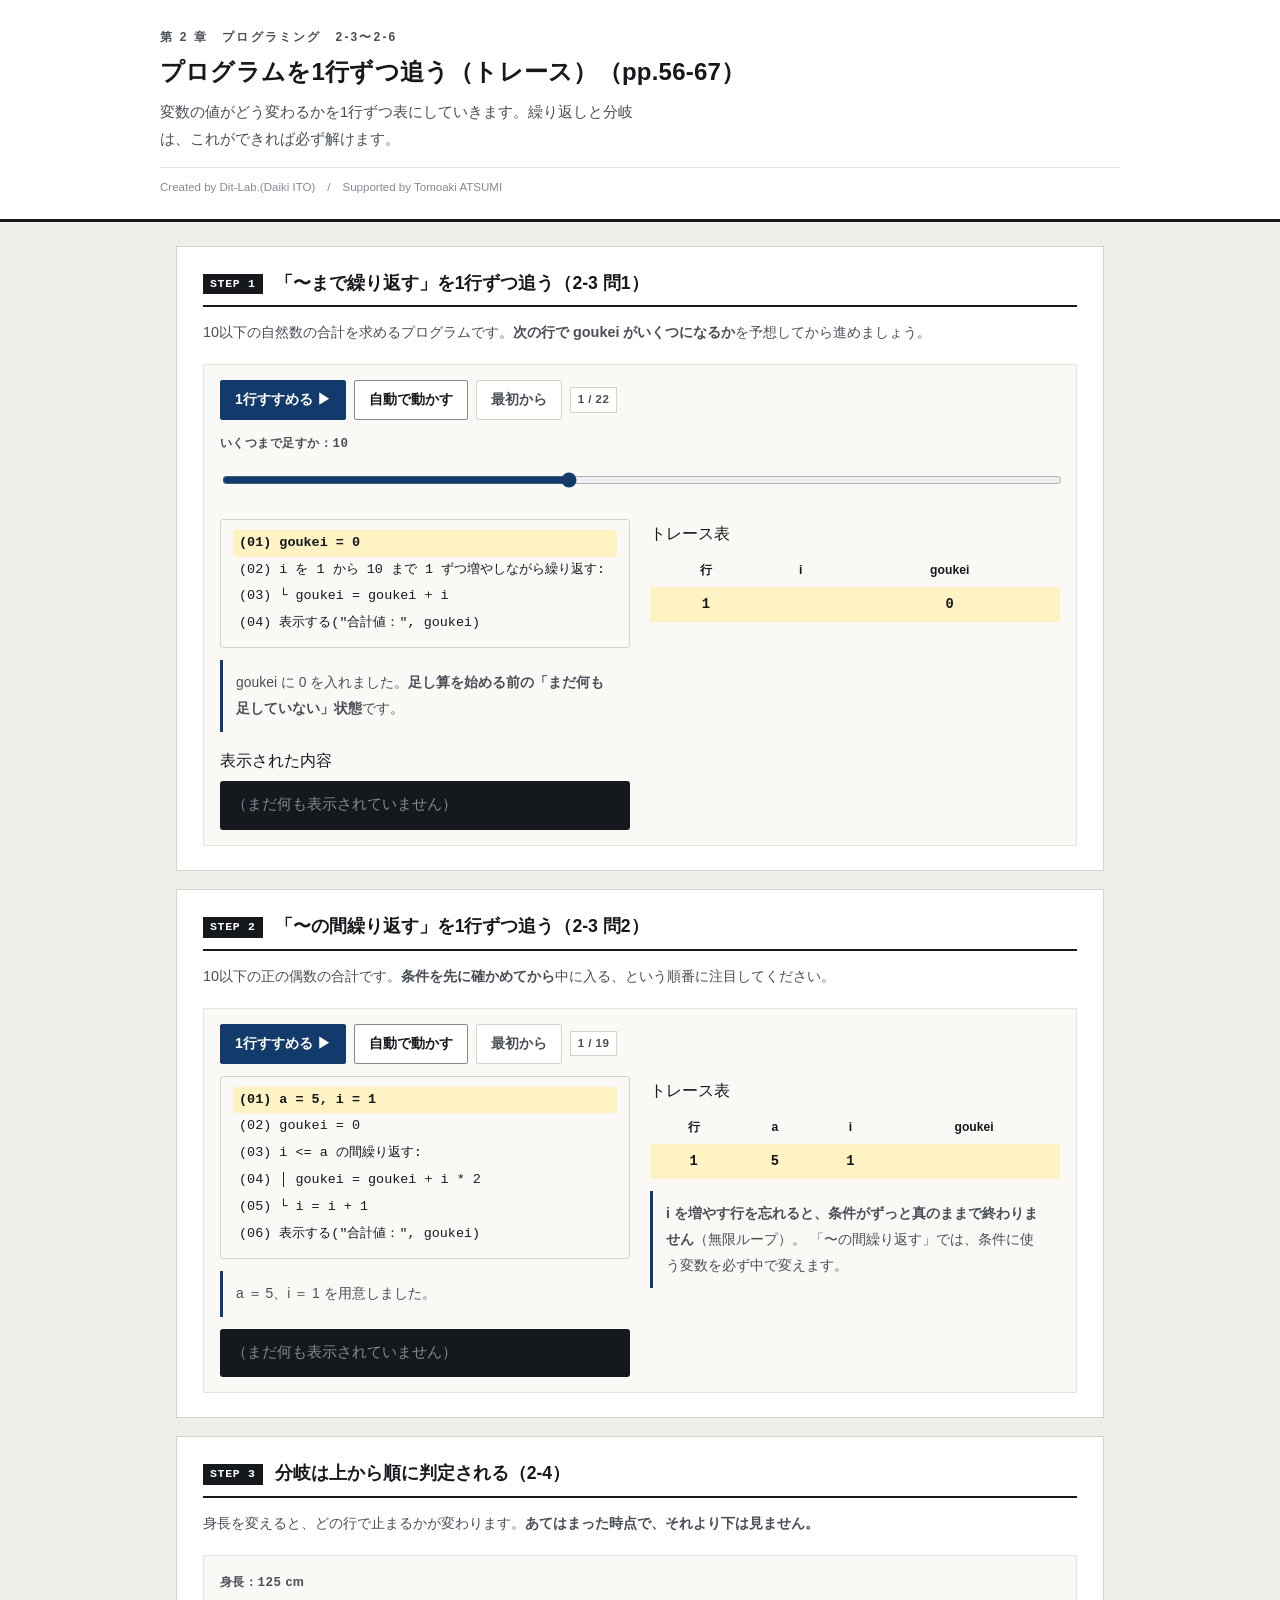
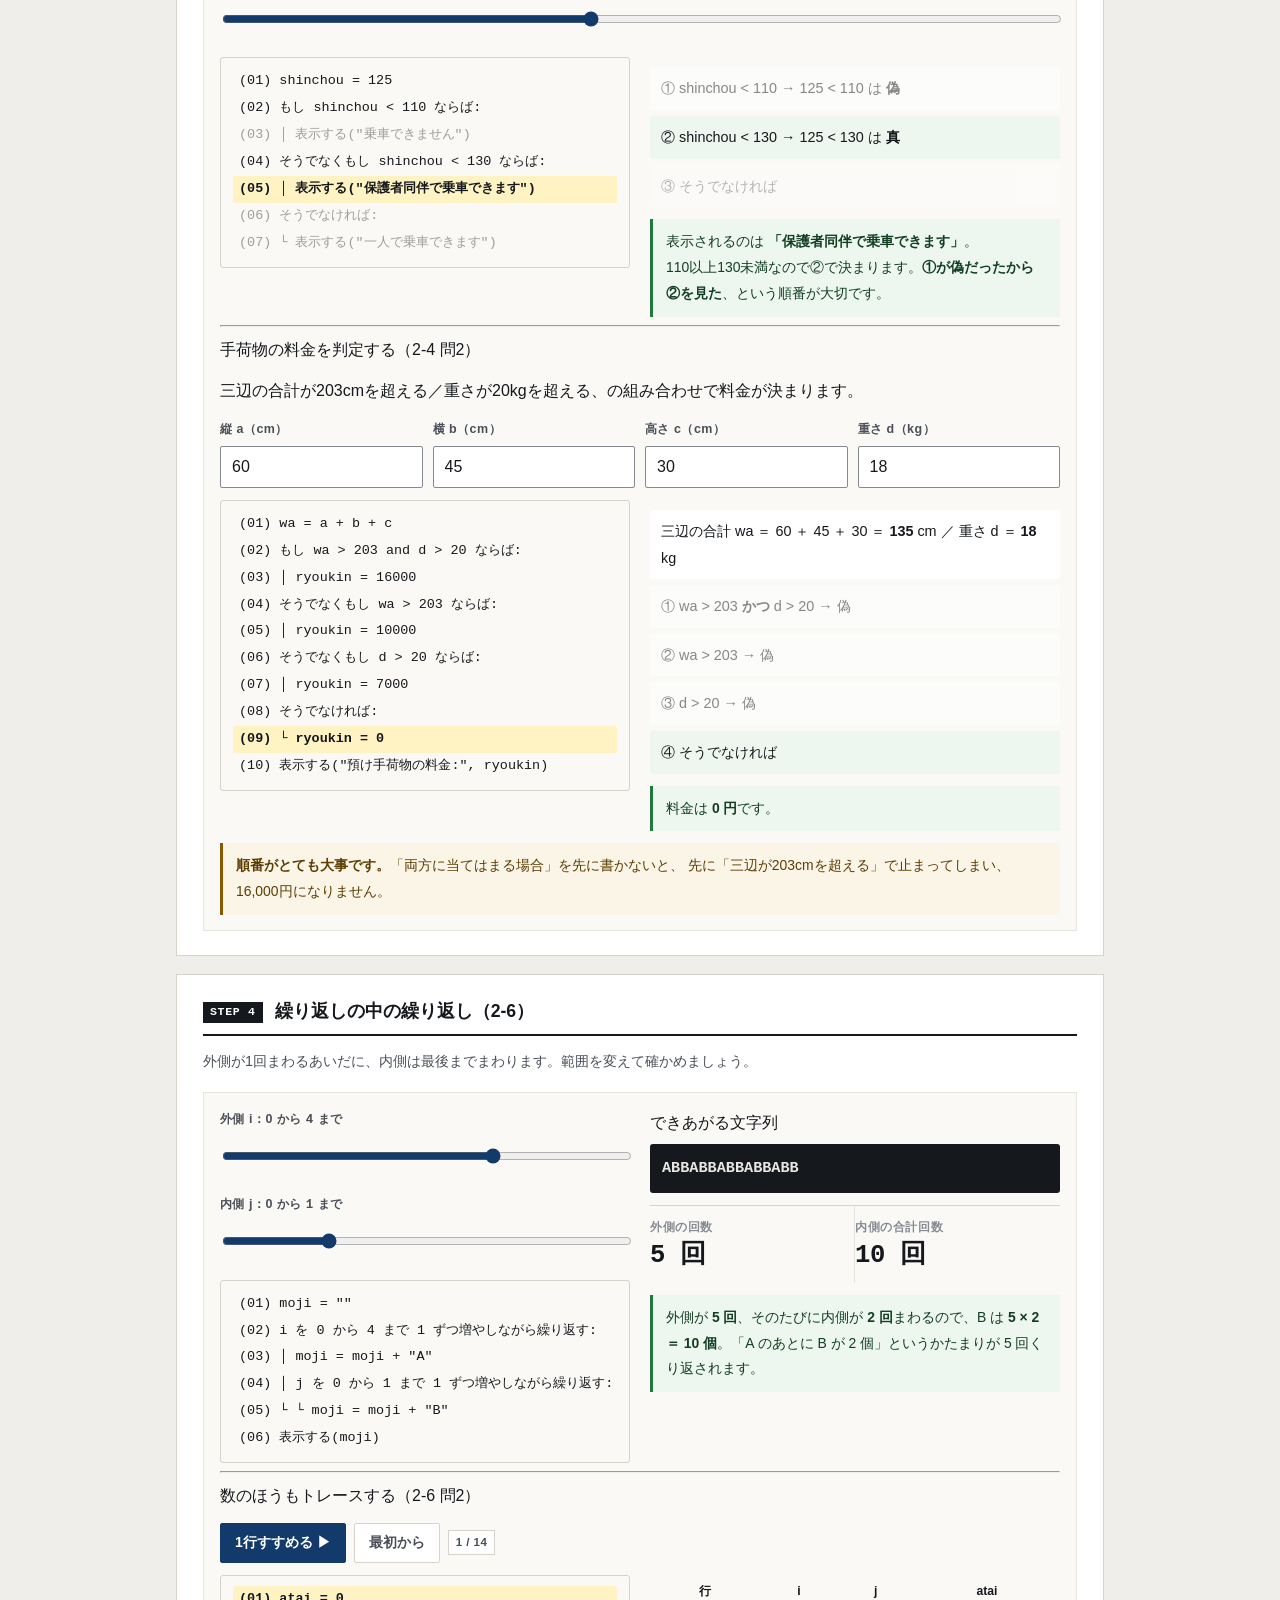
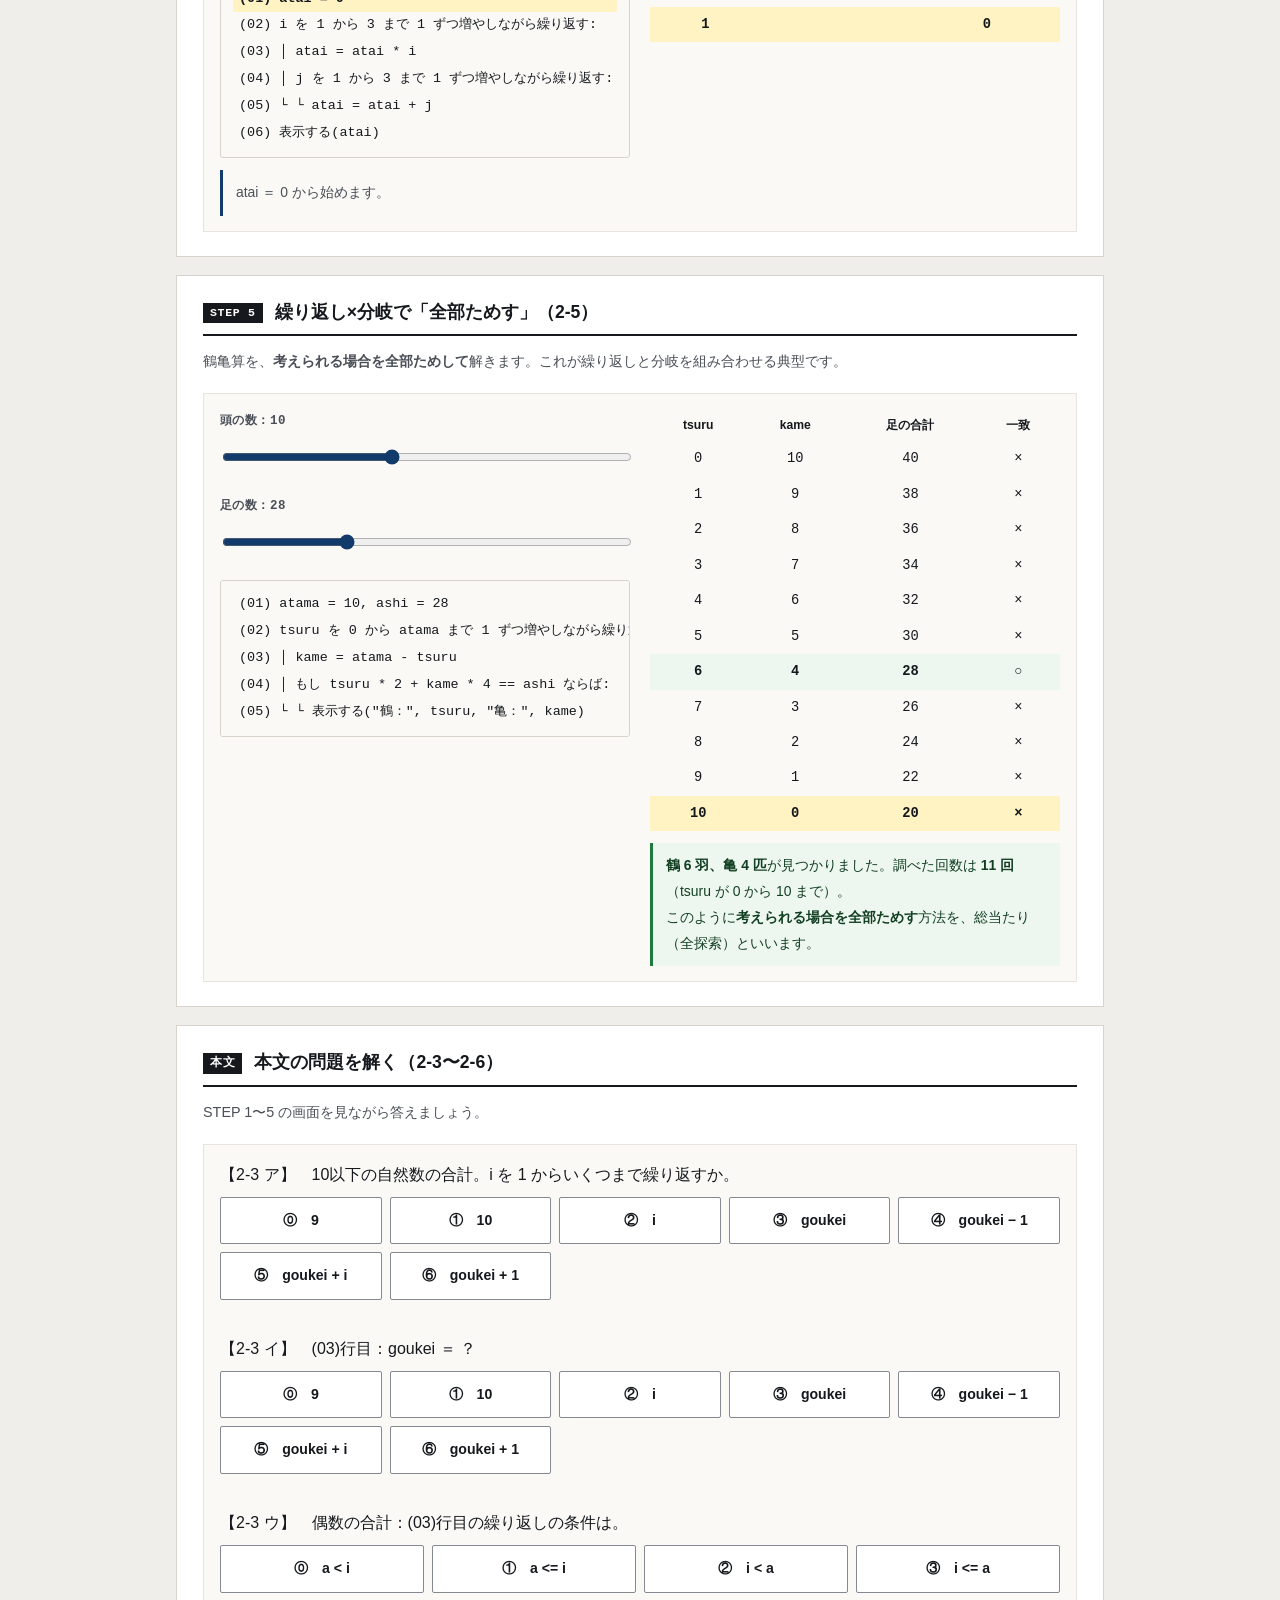
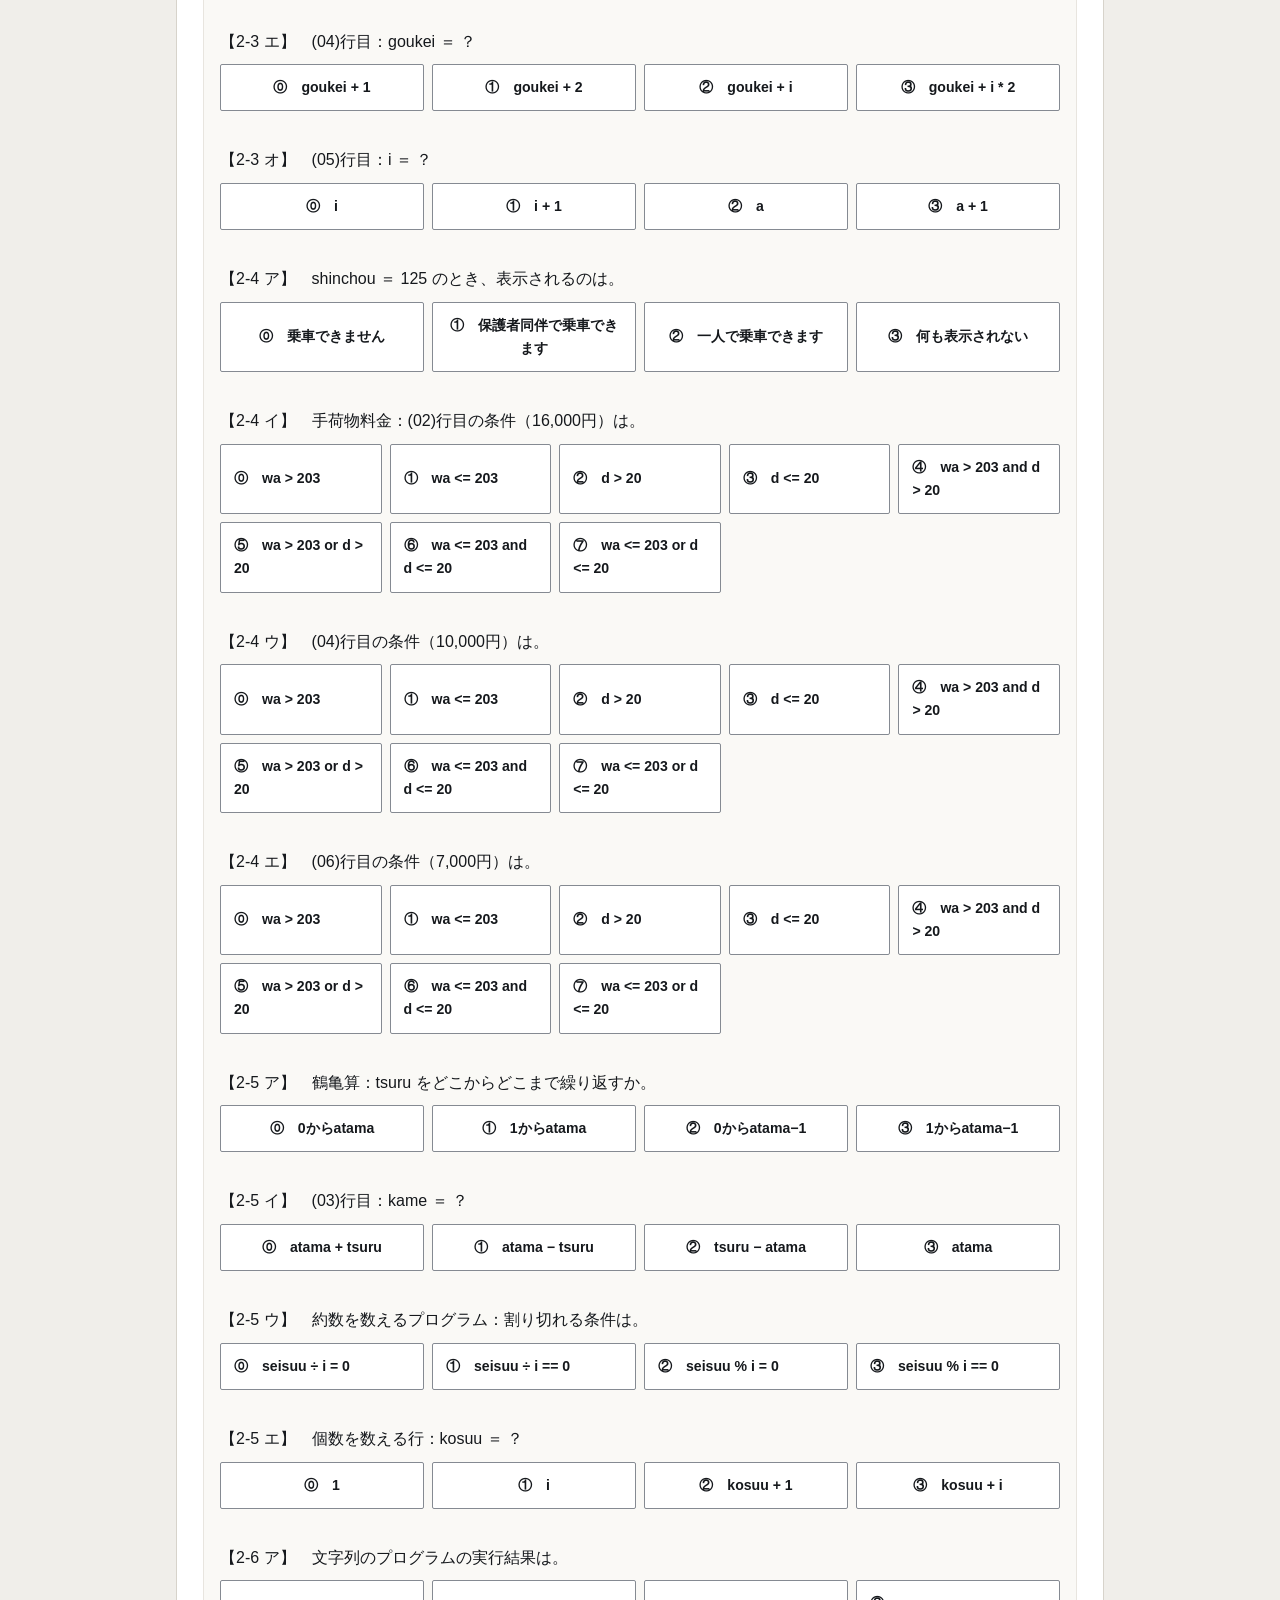
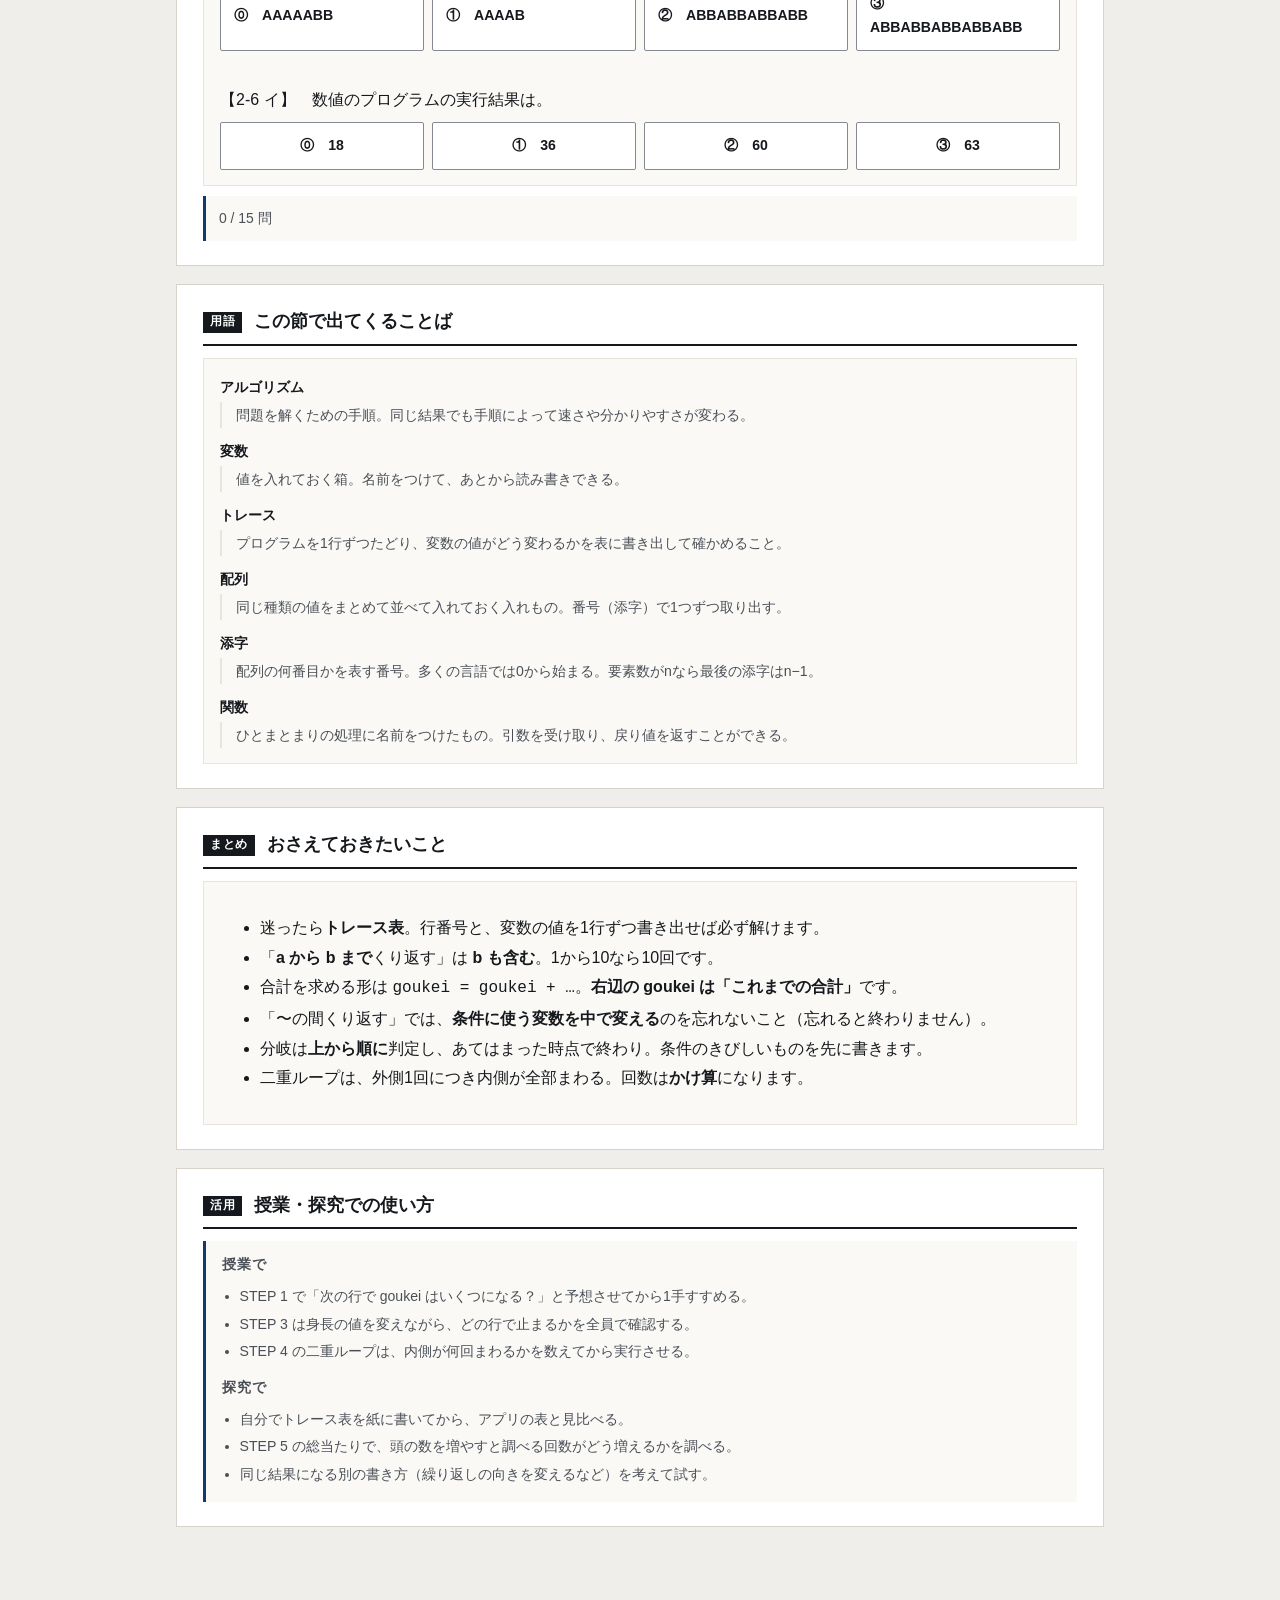
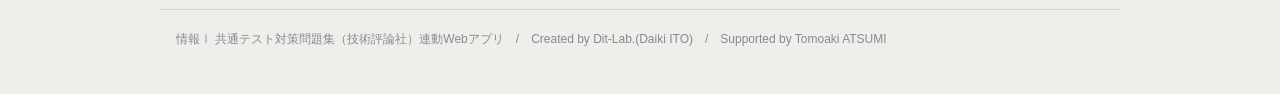
==== index.html @ 2e3b771c "feat: トレース理解用アプリを新規作成（繰り返し・分岐・二重ループ・総当たりを1行ずつ追う、本文2-3〜2-6の問題）" ====
<!DOCTYPE html>
<html lang="ja">
<head>
<meta charset="UTF-8">
<meta name="viewport" content="width=device-width, initial-scale=1.0">
<title>プログラムを1行ずつ追う（トレース）｜情報Ⅰ共通テスト対策問題集</title>
<meta name="description" content="変数の値がどう変わるかを1行ずつ表にしていきます。繰り返しと分岐は、これができれば必ず解けます。">
<link rel="icon" href="data:image/svg+xml,%3Csvg xmlns=%22http://www.w3.org/2000/svg%22 viewBox=%220 0 32 32%22%3E%3Crect width=%2232%22 height=%2232%22 fill=%22%2315181c%22/%3E%3Ctext x=%2216%22 y=%2222%22 font-size=%2218%22 font-family=%22monospace%22 fill=%22%23fff%22 text-anchor=%22middle%22%3E01%3C/text%3E%3C/svg%3E">
<link rel="stylesheet" href="css/style.css?v=239696b1">
<link rel="stylesheet" href="css/app.css?v=a3b78b3d">
</head>
<body>

<header class="app-header">
  <div class="inner">
    <span class="eyebrow">第 2 章　プログラミング　2-3〜2-6</span>
    <h1>プログラムを1行ずつ追う（トレース）（pp.56-67）</h1>
    <p class="lead">変数の値がどう変わるかを1行ずつ表にしていきます。繰り返しと分岐は、これができれば必ず解けます。</p>
    <p class="credit">Created by Dit-Lab.(Daiki ITO)　/　Supported by Tomoaki ATSUMI</p>
  </div>
</header>

<main class="wrap">
  <section class="step" id="step1">
    <h2><span class="no">STEP 1</span>「〜まで繰り返す」を1行ずつ追う（2-3 問1）</h2>
    <p class="desc">10以下の自然数の合計を求めるプログラムです。<strong>次の行で goukei がいくつになるか</strong>を予想してから進めましょう。</p>
    <div class="panel">
      <div class="btn-row" style="flex-wrap:wrap">
        <button class="btn primary" id="aStep">1行すすめる ▶</button>
        <button class="btn" id="aPlay">自動で動かす</button>
        <button class="btn ghost" id="aReset">最初から</button>
        <span class="badge" id="aProg"></span>
      </div>
      <label class="fld" for="aMax" style="margin-top:12px">いくつまで足すか：<span class="mono" id="aMaxV">10</span></label>
      <input type="range" id="aMax" min="3" max="20" step="1" value="10">
      <div class="grid c2" style="margin-top:12px">
        <div>
          <pre class="code" id="aCode"></pre>
          <div class="note" id="aNote" style="margin-top:12px"></div>
          <p class="qhead" style="margin:14px 0 6px">表示された内容</p>
          <div class="outbox" id="aOut"></div>
        </div>
        <div>
          <p class="qhead" style="margin:0 0 6px">トレース表</p>
          <div class="tbl-scroll"><table class="trace" id="aTrace"></table></div>
        </div>
      </div>
    </div>
  </section>

  <section class="step" id="step2">
    <h2><span class="no">STEP 2</span>「〜の間繰り返す」を1行ずつ追う（2-3 問2）</h2>
    <p class="desc">10以下の正の偶数の合計です。<strong>条件を先に確かめてから</strong>中に入る、という順番に注目してください。</p>
    <div class="panel">
      <div class="btn-row" style="flex-wrap:wrap">
        <button class="btn primary" id="wStep">1行すすめる ▶</button>
        <button class="btn" id="wPlay">自動で動かす</button>
        <button class="btn ghost" id="wReset">最初から</button>
        <span class="badge" id="wProg"></span>
      </div>
      <div class="grid c2" style="margin-top:12px">
        <div>
          <pre class="code" id="wCode"></pre>
          <div class="note" id="wNote" style="margin-top:12px"></div>
          <div class="outbox" id="wOut" style="margin-top:12px"></div>
        </div>
        <div>
          <p class="qhead" style="margin:0 0 6px">トレース表</p>
          <div class="tbl-scroll"><table class="trace" id="wTrace"></table></div>
          <div class="note info" style="margin-top:12px">
            <strong>i を増やす行を忘れると、条件がずっと真のままで終わりません</strong>（無限ループ）。
            「〜の間繰り返す」では、条件に使う変数を必ず中で変えます。
          </div>
        </div>
      </div>
    </div>
  </section>

  <section class="step" id="step3">
    <h2><span class="no">STEP 3</span>分岐は上から順に判定される（2-4）</h2>
    <p class="desc">身長を変えると、どの行で止まるかが変わります。<strong>あてはまった時点で、それより下は見ません。</strong></p>
    <div class="panel">
      <label class="fld" for="hIn">身長：<span class="mono" id="hInV">125</span> cm</label>
      <input type="range" id="hIn" min="90" max="170" step="1" value="125">
      <div class="grid c2" style="margin-top:12px">
        <div><pre class="code" id="hCode"></pre></div>
        <div>
          <div class="brview" id="hView"></div>
          <div class="note" id="hNote" style="margin-top:12px"></div>
        </div>
      </div>
      <hr class="sep">
      <p class="qhead">手荷物の料金を判定する（2-4 問2）</p>
      <p class="desc" style="margin-top:0">三辺の合計が203cmを超える／重さが20kgを超える、の組み合わせで料金が決まります。</p>
      <div class="grid3">
        <div><label class="fld" for="ba">縦 a（cm）</label><input type="number" id="ba" value="60" min="0"></div>
        <div><label class="fld" for="bb">横 b（cm）</label><input type="number" id="bb" value="45" min="0"></div>
        <div><label class="fld" for="bc">高さ c（cm）</label><input type="number" id="bc" value="30" min="0"></div>
        <div><label class="fld" for="bd">重さ d（kg）</label><input type="number" id="bd" value="18" min="0"></div>
      </div>
      <div class="grid c2" style="margin-top:12px">
        <div><pre class="code" id="bCode"></pre></div>
        <div>
          <div class="brview" id="bView"></div>
          <div class="note" id="bNote" style="margin-top:12px"></div>
        </div>
      </div>
      <div class="note warn" style="margin-top:12px">
        <strong>順番がとても大事です。</strong>「両方に当てはまる場合」を先に書かないと、
        先に「三辺が203cmを超える」で止まってしまい、16,000円になりません。
      </div>
    </div>
  </section>

  <section class="step" id="step4">
    <h2><span class="no">STEP 4</span>繰り返しの中の繰り返し（2-6）</h2>
    <p class="desc">外側が1回まわるあいだに、内側は最後までまわります。範囲を変えて確かめましょう。</p>
    <div class="panel">
      <div class="grid c2">
        <div>
          <label class="fld" for="oi">外側 i：0 から <span class="mono" id="oiV">4</span> まで</label>
          <input type="range" id="oi" min="0" max="6" step="1" value="4">
          <label class="fld" for="oj" style="margin-top:10px">内側 j：0 から <span class="mono" id="ojV">1</span> まで</label>
          <input type="range" id="oj" min="0" max="4" step="1" value="1">
          <pre class="code" id="nCode" style="margin-top:12px"></pre>
        </div>
        <div>
          <p class="qhead" style="margin:0 0 6px">できあがる文字列</p>
          <div class="outbox" id="nOut"></div>
          <div class="metrics" style="margin-top:12px">
            <div class="metric"><div class="k">外側の回数</div><div class="v" id="nOi">—</div></div>
            <div class="metric"><div class="k">内側の合計回数</div><div class="v" id="nOj">—</div></div>
          </div>
          <div class="note" id="nNote" style="margin-top:12px"></div>
        </div>
      </div>
      <hr class="sep">
      <p class="qhead">数のほうもトレースする（2-6 問2）</p>
      <div class="btn-row"><button class="btn primary" id="vStep">1行すすめる ▶</button><button class="btn ghost" id="vReset">最初から</button><span class="badge" id="vProg"></span></div>
      <div class="grid c2" style="margin-top:12px">
        <div><pre class="code" id="vCode"></pre><div class="note" id="vNote" style="margin-top:12px"></div></div>
        <div><div class="tbl-scroll"><table class="trace" id="vTrace"></table></div></div>
      </div>
    </div>
  </section>

  <section class="step" id="step5">
    <h2><span class="no">STEP 5</span>繰り返し×分岐で「全部ためす」（2-5）</h2>
    <p class="desc">鶴亀算を、<strong>考えられる場合を全部ためして</strong>解きます。これが繰り返しと分岐を組み合わせる典型です。</p>
    <div class="panel">
      <div class="grid c2">
        <div>
          <label class="fld" for="tAtama">頭の数：<span class="mono" id="tAtamaV">10</span></label>
          <input type="range" id="tAtama" min="3" max="20" step="1" value="10">
          <label class="fld" for="tAshi" style="margin-top:10px">足の数：<span class="mono" id="tAshiV">28</span></label>
          <input type="range" id="tAshi" min="6" max="80" step="2" value="28">
          <pre class="code" id="tCode" style="margin-top:12px"></pre>
        </div>
        <div>
          <div class="tbl-scroll"><table class="trace" id="tTrace"></table></div>
          <div class="note" id="tNote" style="margin-top:12px"></div>
        </div>
      </div>
    </div>
  </section>

  <section class="step" id="stepBook">
    <h2><span class="no">本文</span>本文の問題を解く（2-3〜2-6）</h2>
    <p class="desc">STEP 1〜5 の画面を見ながら答えましょう。</p>
    <div class="panel" id="bookBox"></div>
    <div class="note" id="bookNote" style="margin-top:10px"></div>
  </section>

  <section class="step" id="glossary">
    <h2><span class="no">用語</span>この節で出てくることば</h2>
    <div class="panel"><div id="glossBox"></div></div>
  </section>

  <section class="step" id="wrap">
    <h2><span class="no">まとめ</span>おさえておきたいこと</h2>
    <div class="panel">
      <ul class="bullets">
        <li>迷ったら<strong>トレース表</strong>。行番号と、変数の値を1行ずつ書き出せば必ず解けます。</li>
        <li>「<strong>a から b まで</strong>くり返す」は <strong>b も含む</strong>。1から10なら10回です。</li>
        <li>合計を求める形は <span class="mono">goukei = goukei + …</span>。<strong>右辺の goukei は「これまでの合計」</strong>です。</li>
        <li>「〜の間くり返す」では、<strong>条件に使う変数を中で変える</strong>のを忘れないこと（忘れると終わりません）。</li>
        <li>分岐は<strong>上から順に</strong>判定し、あてはまった時点で終わり。条件のきびしいものを先に書きます。</li>
        <li>二重ループは、外側1回につき内側が全部まわる。回数は<strong>かけ算</strong>になります。</li>
      </ul>
    </div>
  </section>

  <section class="step">
    <h2><span class="no">活用</span>授業・探究での使い方</h2>
    <div class="use-note">
      <h3>授業で</h3>
      <ul>
        <li>STEP 1 で「次の行で goukei はいくつになる？」と予想させてから1手すすめる。</li>
        <li>STEP 3 は身長の値を変えながら、どの行で止まるかを全員で確認する。</li>
        <li>STEP 4 の二重ループは、内側が何回まわるかを数えてから実行させる。</li>
      </ul>
      <h3 style="margin-top:12px">探究で</h3>
      <ul>
        <li>自分でトレース表を紙に書いてから、アプリの表と見比べる。</li>
        <li>STEP 5 の総当たりで、頭の数を増やすと調べる回数がどう増えるかを調べる。</li>
        <li>同じ結果になる別の書き方（繰り返しの向きを変えるなど）を考えて試す。</li>
      </ul>
    </div>
  </section>

</main>

<footer class="app-footer">
  情報Ⅰ 共通テスト対策問題集（技術評論社）連動Webアプリ　/　Created by Dit-Lab.(Daiki ITO)　/　Supported by Tomoaki ATSUMI
</footer>

<script src="js/terms.js?v=867e9694"></script>
<script src="js/quiz.js?v=5d6779cc"></script>
<script src="js/app.js?v=119621f2"></script>
</body>
</html>
---- css/style.css ----
/* =========================================================
   情報Ⅰ 共通テスト対策問題集 — Web アプリ共通スタイル
   紙面（参考書）に寄せた設計。装飾色は使わず、色は意味を持つときだけ。
   ========================================================= */

:root{
  --paper:#ffffff;
  --paper-2:#faf9f6;      /* うすい紙 */
  --bg:#f0eeea;           /* 台紙 */
  --ink:#15181c;
  --ink-2:#4a4f57;
  --ink-3:#858a92;
  --rule:#d7d3cb;         /* 罫線 */
  --rule-2:#e8e5df;
  --accent:#123a6b;       /* 濃紺。主要操作と現在地だけに使う */
  --accent-w:#e9eef6;
  --zero:#c0392b;         /* 左＝0 */
  --one:#1d4ed8;          /* 右＝1 */
  --ok:#1f7a3d;   --ok-bg:#eef6f0;
  --ng:#b3261e;   --ng-bg:#fbefee;
  --warn:#8a5a00; --warn-bg:#fbf5e8;
  --font:"Hiragino Kaku Gothic ProN","Hiragino Sans","Yu Gothic Medium","Yu Gothic",
         "Noto Sans JP",Meiryo,-apple-system,BlinkMacSystemFont,sans-serif;
  --mono:"SFMono-Regular",Menlo,Consolas,"Courier New",monospace;
}

*{box-sizing:border-box}
[hidden]{display:none !important}
html{-webkit-text-size-adjust:100%}
body{
  margin:0; background:var(--bg); color:var(--ink);
  font-family:var(--font); font-size:16px; line-height:1.85;
  font-feature-settings:"palt" 1;
}
h1,h2,h3,h4{line-height:1.45; margin:0; font-weight:700}
p{margin:0 0 .75em} p:last-child{margin-bottom:0}
a{color:var(--accent)}

/* ---------- 標題 ---------- */
.app-header{background:var(--paper); border-bottom:3px solid var(--ink); padding:26px 20px 20px}
.app-header .inner{max-width:960px; margin:0 auto}
.app-header .eyebrow{
  font-size:.75rem; font-weight:700; color:var(--ink-2); letter-spacing:.18em;
  display:block; margin-bottom:7px;
}
.app-header h1{font-size:1.5rem; letter-spacing:.01em}
.app-header .lead{font-size:.92rem; color:var(--ink-2); margin-top:9px; max-width:60ch}
.app-header .credit{
  font-size:.72rem; color:var(--ink-3); margin-top:14px;
  padding-top:9px; border-top:1px solid var(--rule-2);
}

/* ---------- 版面 ---------- */
.wrap{max-width:960px; margin:0 auto; padding:24px 16px 64px}
.step{background:var(--paper); border:1px solid var(--rule); padding:24px 26px; margin-bottom:18px}
.step > h2{
  display:flex; align-items:baseline; gap:12px; font-size:1.1rem;
  padding-bottom:9px; border-bottom:2px solid var(--ink); margin-bottom:12px;
}
.step > h2 .no{
  flex:none; font-family:var(--mono); font-size:.72rem; font-weight:700;
  background:var(--ink); color:var(--paper); padding:2px 7px; letter-spacing:.06em;
  position:relative; top:-2px;
}
.step > .desc{color:var(--ink-2); font-size:.9rem; margin-bottom:18px}
.step[hidden]{display:none}

.grid{display:grid; gap:20px}
.grid > *{min-width:0}          /* 子の中身で列が広がるのを防ぐ */
@media(min-width:800px){ .grid.c2{grid-template-columns:1fr 1fr} }

.panel{border:1px solid var(--rule-2); background:var(--paper-2); padding:15px 16px; min-width:0}
.panel > h3{
  font-size:.8rem; font-weight:700; color:var(--ink-2); letter-spacing:.08em;
  margin-bottom:12px; padding-bottom:6px; border-bottom:1px solid var(--rule);
}

/* ---------- 部品 ---------- */
.btn{
  appearance:none; border:1px solid var(--ink-3); background:var(--paper); color:var(--ink);
  font-family:inherit; font-size:.88rem; font-weight:700; padding:8px 14px;
  border-radius:2px; cursor:pointer; min-height:40px; line-height:1.4;
  transition:background .12s, border-color .12s, color .12s;
}
.btn:hover:not(:disabled){background:var(--accent-w); border-color:var(--accent); color:var(--accent)}
.btn:disabled{opacity:.35; cursor:not-allowed}
.btn.primary{background:var(--accent); color:var(--paper); border-color:var(--accent)}
.btn.primary:hover:not(:disabled){background:#0d2c53; color:var(--paper)}
.btn.ghost{border-color:var(--rule); color:var(--ink-2)}
.btn.sm{font-size:.8rem; padding:5px 10px; min-height:34px}
.btn-row{display:flex; flex-wrap:wrap; gap:8px; align-items:center}

/* タブ（見出し下線式） */
.seg{display:flex; gap:0; border-bottom:1px solid var(--rule)}
.seg button{
  appearance:none; border:0; background:transparent; font-family:inherit; font-size:.88rem;
  font-weight:700; color:var(--ink-3); padding:9px 4px; margin-right:26px; cursor:pointer;
  border-bottom:3px solid transparent; margin-bottom:-1px; min-height:40px;
}
.seg button:hover{color:var(--ink-2)}
.seg button[aria-pressed="true"]{color:var(--ink); border-bottom-color:var(--accent)}

label.fld{display:block; font-size:.78rem; font-weight:700; color:var(--ink-2); margin-bottom:5px; letter-spacing:.04em}
input[type=text], textarea, input[type=number]{
  width:100%; font-family:inherit; font-size:1rem; color:var(--ink);
  border:1px solid var(--ink-3); border-radius:2px; padding:9px 11px;
  background:var(--paper); min-height:42px;
}
input:focus, textarea:focus{outline:2px solid var(--accent); outline-offset:-1px; border-color:var(--accent)}
.btn:focus-visible, .seg button:focus-visible, .node-card:focus-visible{outline:2px solid var(--accent); outline-offset:2px}
textarea{resize:vertical; line-height:1.7}
.mono{font-family:var(--mono)}

table.tbl{width:100%; border-collapse:collapse; font-size:.89rem}
table.tbl th, table.tbl td{border-bottom:1px solid var(--rule-2); padding:7px 10px; text-align:right}
table.tbl th:first-child, table.tbl td:first-child{text-align:left}
table.tbl thead th{border-bottom:1.5px solid var(--ink); font-size:.76rem; color:var(--ink-2); font-weight:700; white-space:nowrap}
.tbl-scroll{overflow-x:auto; -webkit-overflow-scrolling:touch; max-width:100%}

.note{padding:10px 13px; font-size:.87rem; border-left:3px solid var(--ink-3); background:var(--paper-2)}
.note.ok{background:var(--ok-bg); border-left-color:var(--ok); color:#123f22}
.note.ng{background:var(--ng-bg); border-left-color:var(--ng); color:#6d1a15}
.note.info{background:var(--paper-2); border-left-color:var(--accent); color:var(--ink-2)}
.note.warn{background:var(--warn-bg); border-left-color:var(--warn); color:#5c3d00}
.note[hidden]{display:none}

.badge{
  display:inline-block; font-size:.72rem; font-weight:700; padding:1px 7px;
  border:1px solid var(--rule); color:var(--ink-2); background:var(--paper); letter-spacing:.04em;
}

/* 数値は罫線で仕切るだけ。カードにしない */
.metrics{display:flex; flex-wrap:wrap; gap:0; border-top:1px solid var(--rule)}
.metric{flex:1 1 130px; padding:11px 14px 11px 0; border-right:1px solid var(--rule-2)}
.metric:last-child{border-right:0}
.metric .k{font-size:.74rem; color:var(--ink-3); font-weight:700; letter-spacing:.05em}
.metric .v{font-size:1.6rem; font-weight:700; line-height:1.3; font-family:var(--mono); letter-spacing:-.01em}
.metric .s{font-size:.76rem; color:var(--ink-2)}

.bit0{color:var(--zero); font-weight:700}
.bit1{color:var(--one); font-weight:700}

.app-footer{
  max-width:960px; margin:0 auto; padding:18px 16px 44px; color:var(--ink-3);
  font-size:.75rem; border-top:1px solid var(--rule);
}
.sr-only{position:absolute;width:1px;height:1px;overflow:hidden;clip:rect(0 0 0 0);white-space:nowrap}

@media(max-width:640px){
  body{font-size:15px}
  .app-header{padding:20px 16px 16px}
  .app-header h1{font-size:1.16rem}
  .wrap{padding:16px 12px 52px}
  .step{padding:18px 15px}
  .seg button{margin-right:18px; font-size:.84rem}
  .metric{flex-basis:50%; border-right:0}
}
@media (prefers-reduced-motion:reduce){ *{animation:none!important; transition:none!important} }

/* ---------- 自分のデータ・共有・印刷 ---------- */
.toolbar{display:flex; flex-wrap:wrap; gap:8px; align-items:center; margin-top:12px;
  padding-top:12px; border-top:1px solid var(--rule-2)}
.toolbar .hint{font-size:.78rem; color:var(--ink-3)}
.paste-area{width:100%; min-height:110px; font-family:var(--mono); font-size:.86rem}
.use-note{background:var(--paper-2); border-left:3px solid var(--accent); padding:14px 16px; font-size:.88rem}
.use-note h3{font-size:.86rem; letter-spacing:.06em; margin-bottom:8px; color:var(--ink-2)}
.use-note ol, .use-note ul{margin:0; padding-left:1.25em; line-height:1.95; color:var(--ink-2)}

@media print{
  body{background:#fff}
  .app-header{border-bottom:2px solid #000}
  .step{border:1px solid #bbb; break-inside:avoid; page-break-inside:avoid; margin-bottom:12px}
  .btn, .seg, .toolbar, input[type=range]{display:none !important}
  .note{border-left-width:2px}
  a[href]:after{content:""}
}

/* ---------- 入力グリッド ---------- */
.dg-scroll{overflow:auto; -webkit-overflow-scrolling:touch; border:1px solid var(--rule); background:var(--paper); max-height:420px}
table.dg{border-collapse:collapse; font-family:var(--mono); font-size:.9rem; min-width:100%}
table.dg th, table.dg td{border:1px solid var(--rule-2); padding:0}
table.dg thead th{background:var(--paper-2); position:sticky; top:0; z-index:2}
table.dg .dg-n{background:var(--paper-2); color:var(--ink-3); font-size:.76rem; font-weight:400;
  text-align:center; min-width:34px; padding:0 4px; position:sticky; left:0; z-index:1}
table.dg .dg-corner{background:var(--paper-2); min-width:34px; position:sticky; left:0; z-index:3}
table.dg .dg-act{background:var(--paper-2); width:34px}
.dg-h, .dg-c{width:100%; min-width:96px; border:0; background:transparent; font-family:inherit;
  font-size:.9rem; padding:8px 9px; color:var(--ink); min-height:38px}
.dg-h{font-weight:700; font-family:var(--font); font-size:.82rem; color:var(--ink-2)}
.dg-c.num{text-align:right}
.dg-c:focus, .dg-h:focus{outline:2px solid var(--accent); outline-offset:-2px; background:var(--accent-w)}
.dg-del{border:0; background:transparent; color:var(--ink-3); cursor:pointer; width:32px; height:34px; font-size:1rem}
.dg-del:hover{color:var(--ng)}
.dg-tools{display:flex; flex-wrap:wrap; gap:8px; align-items:center; margin-top:10px}
.dg-hint{font-size:.76rem; color:var(--ink-3)}

/* ---------- ファイル読み込み ---------- */
.filebox{display:flex; flex-wrap:wrap; gap:10px; align-items:center; padding:12px;
  border:1px dashed var(--rule); background:var(--paper-2)}
.filebox input[type=file]{font-size:.85rem; font-family:inherit; max-width:100%}
.filebox .sel{max-width:220px}
.filelabel{display:inline-flex; align-items:center; gap:6px; font-size:.85rem; font-weight:700;
  border:1px solid var(--ink-3); background:var(--paper); padding:8px 14px; border-radius:2px; cursor:pointer; min-height:40px}
.filelabel:hover{border-color:var(--accent); color:var(--accent); background:var(--accent-w)}
.filelabel input{display:none}

/* ---------- 用語解説 ---------- */
.term{position:relative; border-bottom:1.5px dotted var(--accent); cursor:help; color:var(--accent); font-weight:700}
.term .term-pop{display:none; position:absolute; left:0; top:1.7em; z-index:50; width:min(300px,78vw);
  background:var(--paper); border:1px solid var(--ink-3); box-shadow:0 6px 20px rgba(0,0,0,.14);
  padding:10px 12px; font-size:.82rem; font-weight:400; color:var(--ink-2); line-height:1.75;
  border-left:3px solid var(--accent); cursor:auto; text-align:left}
.term .term-pop b{display:block; color:var(--ink); font-size:.86rem; margin-bottom:3px}
.term.open .term-pop{display:block}
dl.gloss{margin:0; font-size:.88rem}
dl.gloss dt{font-weight:700; color:var(--ink); margin-top:10px}
dl.gloss dt:first-child{margin-top:0}
dl.gloss dd{margin:2px 0 0; color:var(--ink-2); line-height:1.85; padding-left:1em; border-left:2px solid var(--rule-2)}
@media print{ .term{border-bottom:0; color:inherit} .term .term-pop{display:none !important} }

/* ---------- スマホ・タブレット ---------- */
@media (max-width:1024px){
  /* iOS で入力時に画面が勝手に拡大するのを防ぐ（16px 未満だとズームする） */
  input[type=text], input[type=number], textarea, select, .dg-c, .dg-h{ font-size:16px }
  .dg-c, .dg-h{ min-width:110px }
}
@media (max-width:820px){
  .grid.c2{grid-template-columns:1fr}
  .dg-scroll{max-height:340px}
  .filebox{flex-direction:column; align-items:stretch}
  .filebox .sel{max-width:100%}
  .term .term-pop{left:auto; right:0; width:min(280px,86vw)}
}
@media (max-width:480px){
  .step > h2{font-size:1rem; flex-wrap:wrap}
  .metrics{gap:0}
  .metric{flex-basis:50%; padding-right:10px}
  .metric .v{font-size:1.3rem}
  .btn{padding:8px 12px}
  .dg-tools{gap:6px}
  .dg-hint{width:100%}
}
/* タッチ操作でのスクロールを滑らかに */
.tbl-scroll, .dg-scroll, .tree-box{ -webkit-overflow-scrolling:touch; overscroll-behavior-x:contain }

/* 幅指定つきの入力欄がスマートフォンではみ出さないようにする */
input[type=text], input[type=number], input[type=search], textarea, select{ max-width:100% }
.btn-row > label{ min-width:0; max-width:100% }
.btn-row > label input, .btn-row > label select{ max-width:100% }

/* 共通：○×判定・並べかえ（quiz.js 用） */
.abcde{border:1px solid var(--rule); border-radius:3px; overflow:hidden}
.abcde > div{border-top:1px solid var(--rule); padding:10px 12px}
.abcde > div:first-child{border-top:0}
.abcde .st{display:flex; gap:10px; align-items:flex-start; flex-wrap:wrap}
.abcde .st .k{font-weight:700; font-family:var(--mono); min-width:1.4em}
.abcde .st .t{flex:1; min-width:12em}
.abcde .jb{display:flex; gap:6px}
.abcde .jb .btn{min-width:3.4em; padding:6px 10px; text-align:center}
.prep{display:grid; grid-template-columns:repeat(auto-fit,minmax(150px,1fr)); gap:10px; margin-top:10px}
.prep .slot{border:1px dashed var(--ink-3); border-radius:3px; padding:10px; min-height:92px; background:var(--paper)}
.prep .slot.filled{border-style:solid}
.prep .slot .tag{font:700 .74rem/1.4 var(--mono); color:var(--accent); display:block; margin-bottom:6px}
.prep .slot .txt{font-size:.86rem; line-height:1.7}
.cards{display:flex; flex-wrap:wrap; gap:8px; margin-top:10px}
.cards .c{border:1px solid var(--ink-3); border-radius:3px; padding:9px 12px; background:var(--paper);
  cursor:pointer; font-size:.88rem; max-width:100%; text-align:left; font-family:inherit; color:var(--ink)}
.cards .c:hover{background:var(--warn-bg)}
.cards .c.used{opacity:.35; pointer-events:none}
---- css/app.css ----
.qhead{display:flex; justify-content:space-between; align-items:center; margin-bottom:12px}
.card-q{border:1px solid var(--rule); background:var(--paper); padding:18px; margin-bottom:14px}
.q-scene{font-size:1rem; font-weight:700; line-height:1.9}
.choice4{display:grid; gap:8px; grid-template-columns:repeat(auto-fit,minmax(160px,1fr))}
.choice4 .btn{text-align:left; line-height:1.65; padding:11px 13px}
.choice4 .btn.correct{background:var(--ok-bg); border-color:var(--ok); color:var(--ok)}
.choice4 .btn.wrong{background:var(--ng-bg); border-color:var(--ng); color:var(--ng)}
.choice4.locked{pointer-events:none}
.sel{width:100%; font-family:inherit; font-size:.95rem; padding:9px 11px; min-height:42px;
  border:1px solid var(--ink-3); border-radius:2px; background:var(--paper); color:var(--ink)}
input[type=range]{width:100%; accent-color:var(--accent); height:34px}
.why{font-size:.85rem; color:var(--ink-2); line-height:1.85}
.eqbox{font-family:var(--mono); font-size:1.02rem; font-weight:700; text-align:center; padding:14px;
  border:1px solid var(--rule); background:var(--paper-2); line-height:1.8}
.blankin{border:1.5px solid var(--accent); background:#fff; padding:6px 8px; text-align:center;
  font-family:var(--mono); min-height:38px; font-size:.95rem; max-width:120px}
.blankin.ok{border-color:var(--ok); background:var(--ok-bg)}
.blankin.ng{border-color:var(--ng); background:var(--ng-bg)}
table.tbl td .blankin{width:100%; max-width:none}

/* --- 2-3〜2-6 トレース --- */
pre.code{font-family:var(--mono);font-size:.84rem;line-height:2;background:var(--paper-2);
  border:1px solid var(--rule);border-radius:3px;padding:10px 12px;margin:0;overflow-x:auto}
pre.code .ln{display:block;padding:0 6px;border-radius:2px;white-space:pre}
pre.code .ln.on{background:#fff3c4;font-weight:700}
pre.code .ln.skip{opacity:.4}
table.trace{width:100%;border-collapse:collapse;font-size:.86rem}
table.trace th,table.trace td{border:1px solid var(--line);padding:5px 8px;text-align:center;font-family:var(--mono)}
table.trace th{background:var(--paper-2);font-size:.76rem;color:var(--muted);font-weight:700;font-family:inherit}
table.trace tr:last-child td{background:#fff3c4;font-weight:700}
table.trace td.chg{color:#c0392b;font-weight:700}
.outbox{border:1px solid var(--line);border-radius:3px;background:#15181c;color:#e8e6e1;
  padding:10px 12px;font:700 .95rem/1.9 var(--mono);min-height:2.6em;word-break:break-all}
.outbox:empty::before{content:'（まだ何も表示されていません）';color:#858a92;font-weight:400}
.brview{display:grid;gap:6px;margin-top:10px}
.brview .r{border:1px solid var(--line);border-radius:3px;padding:8px 11px;font-size:.9rem;background:#fff}
.brview .r.yes{border-color:var(--ok);background:var(--ok-bg)}
.brview .r.no{border-color:var(--line);opacity:.5}
.brview .r.skip{opacity:.3}
.grid3{display:grid;grid-template-columns:repeat(auto-fit,minmax(120px,1fr));gap:10px}
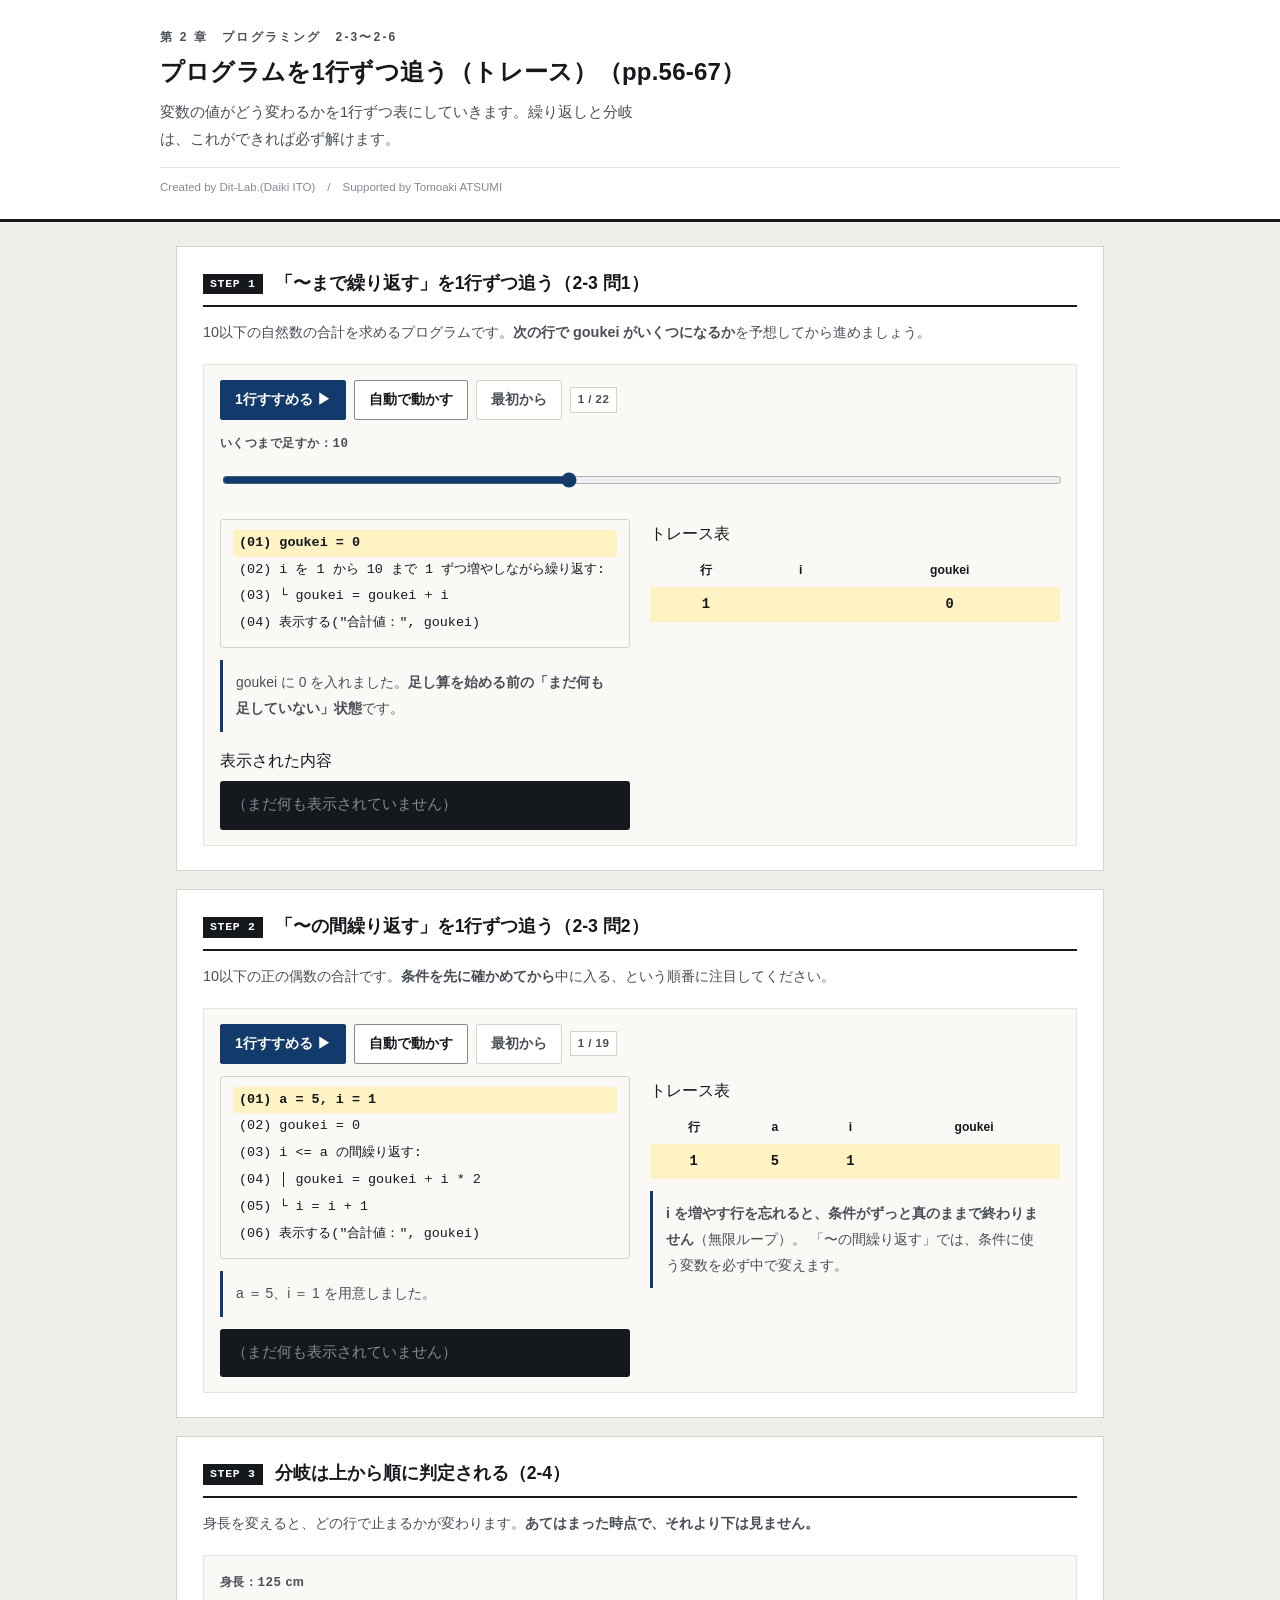
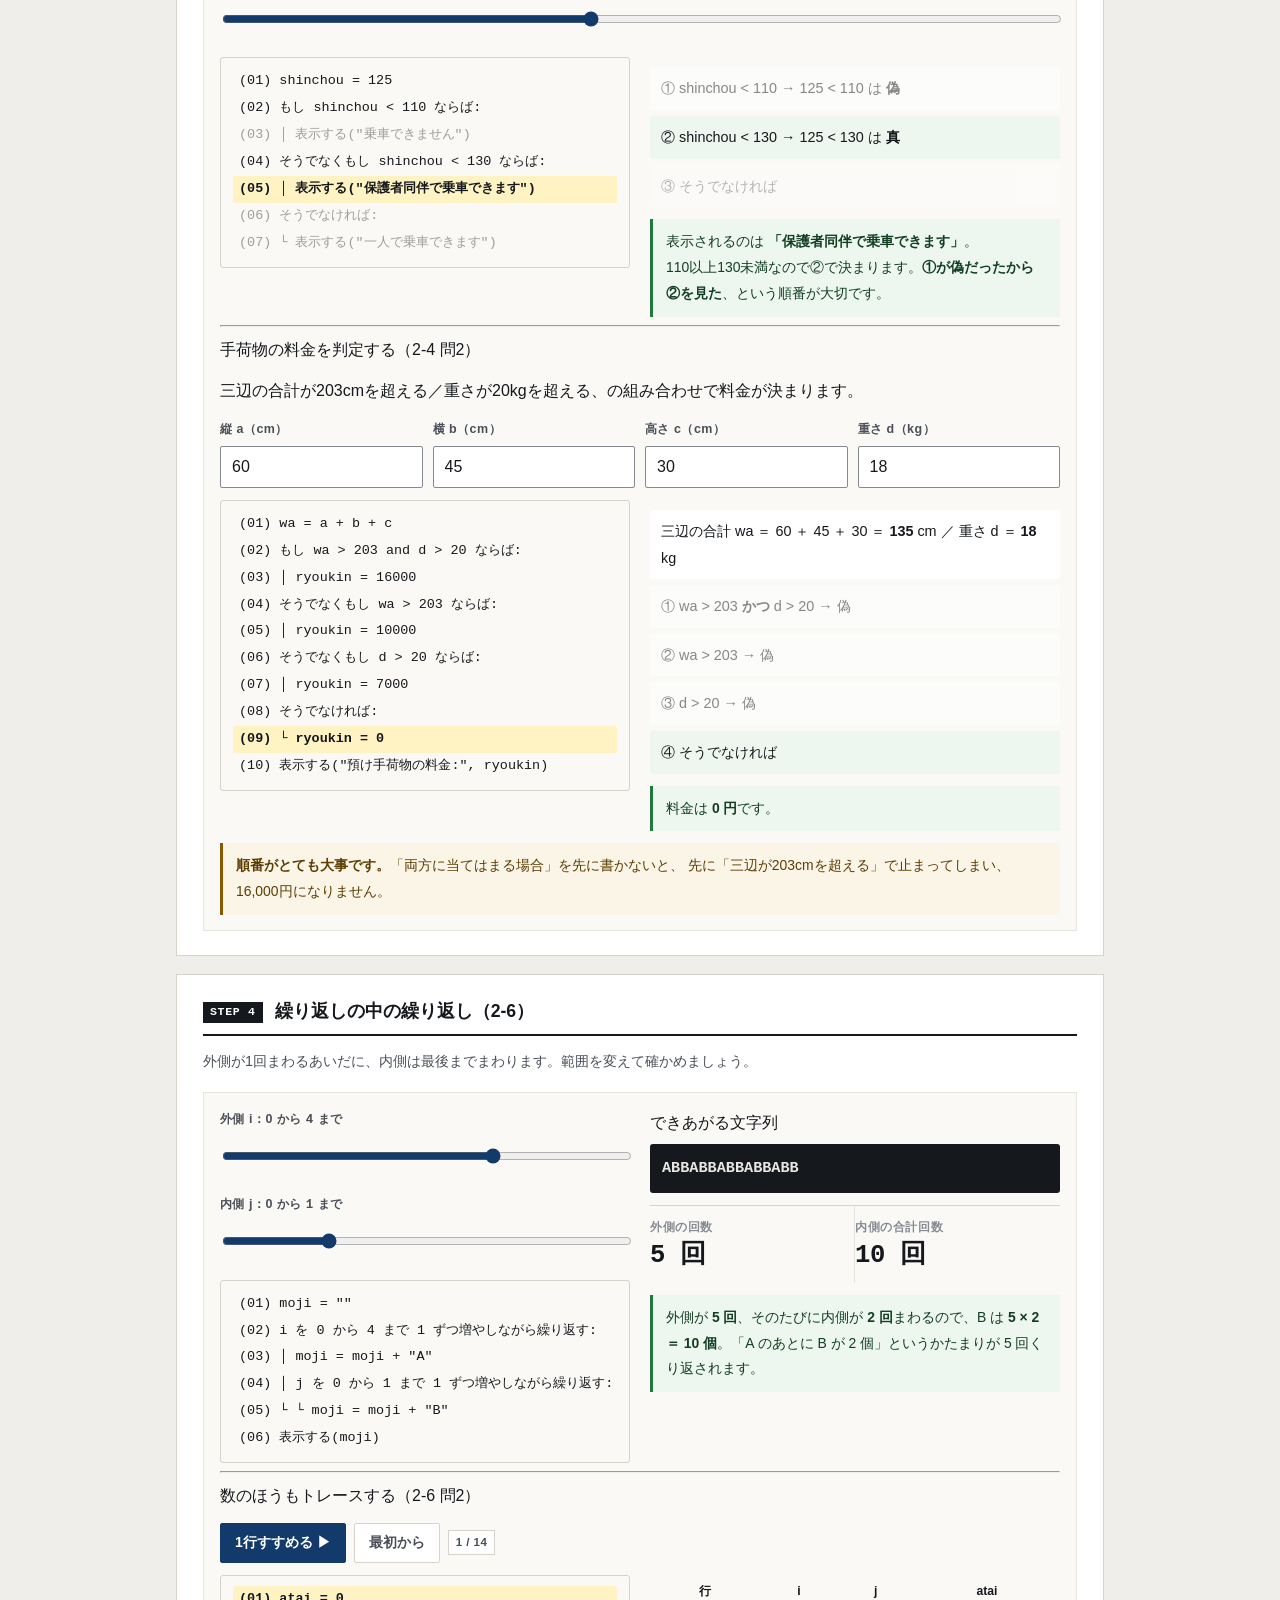
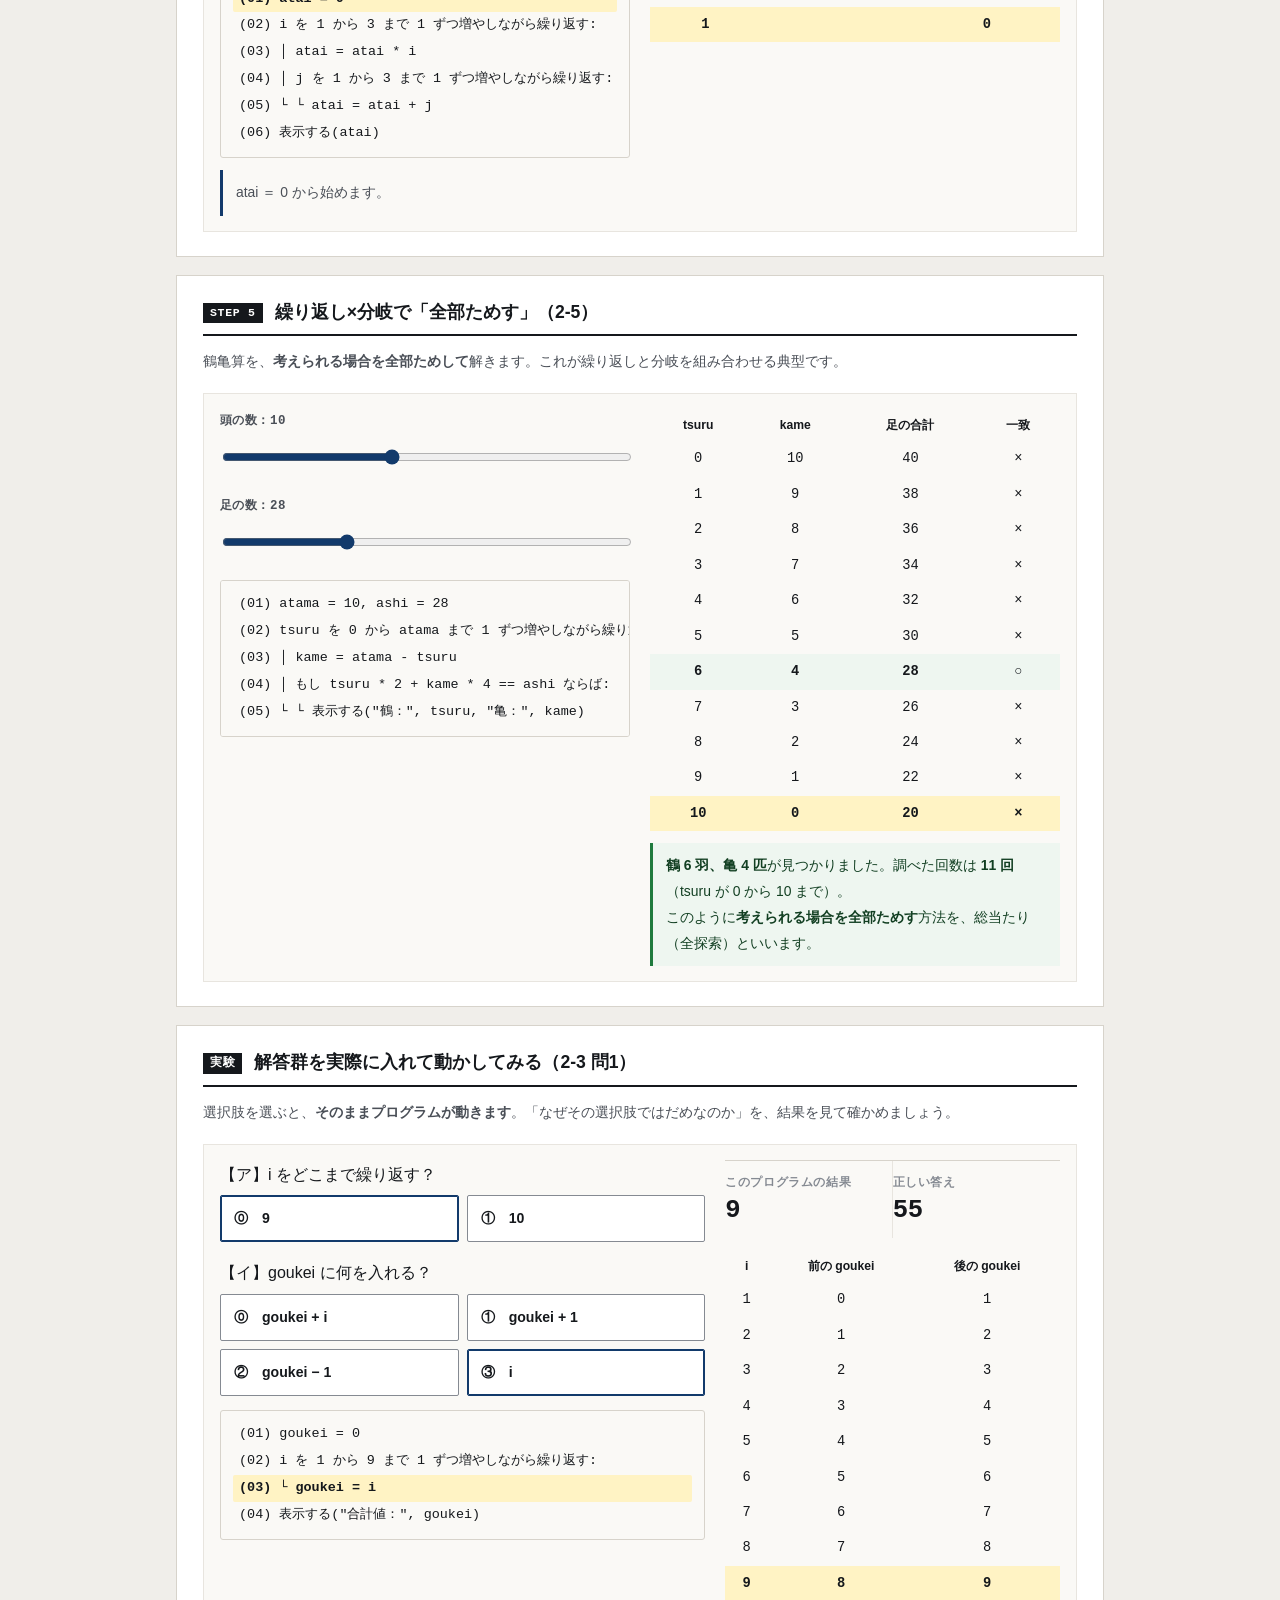
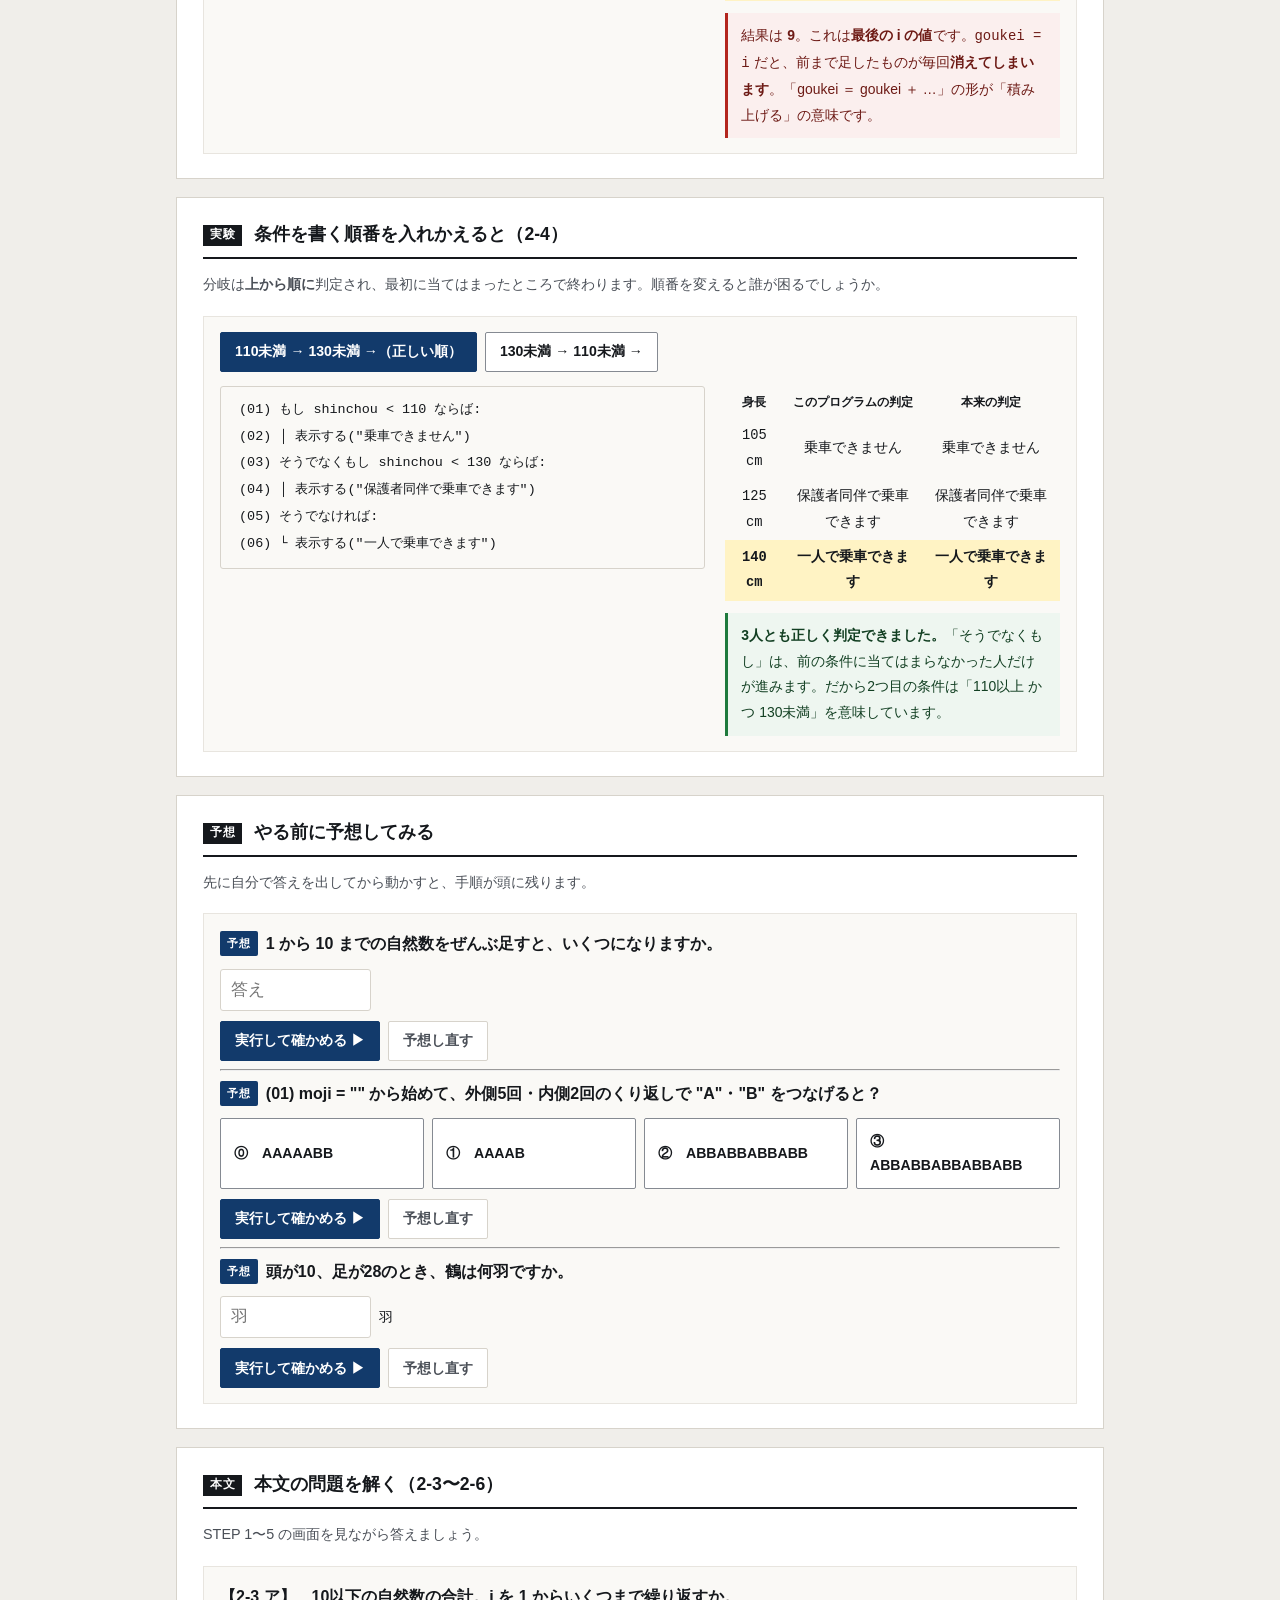
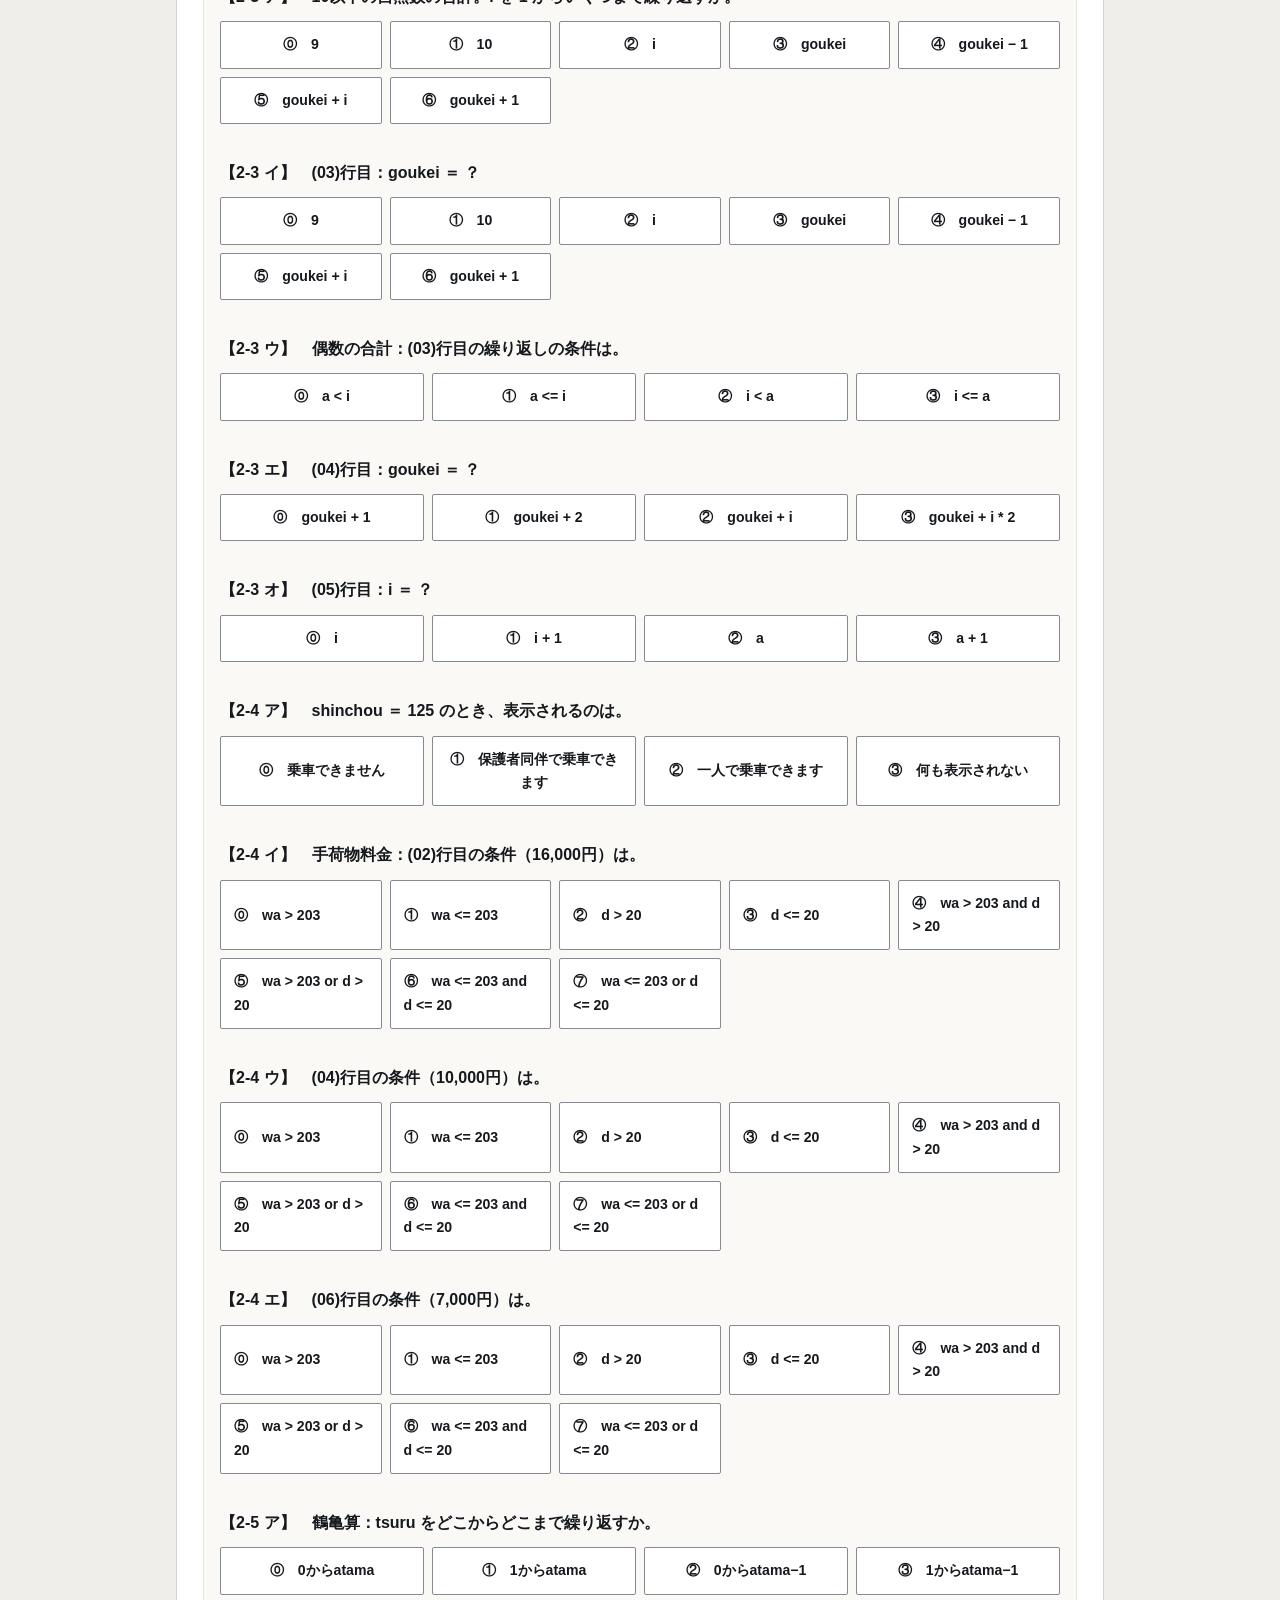
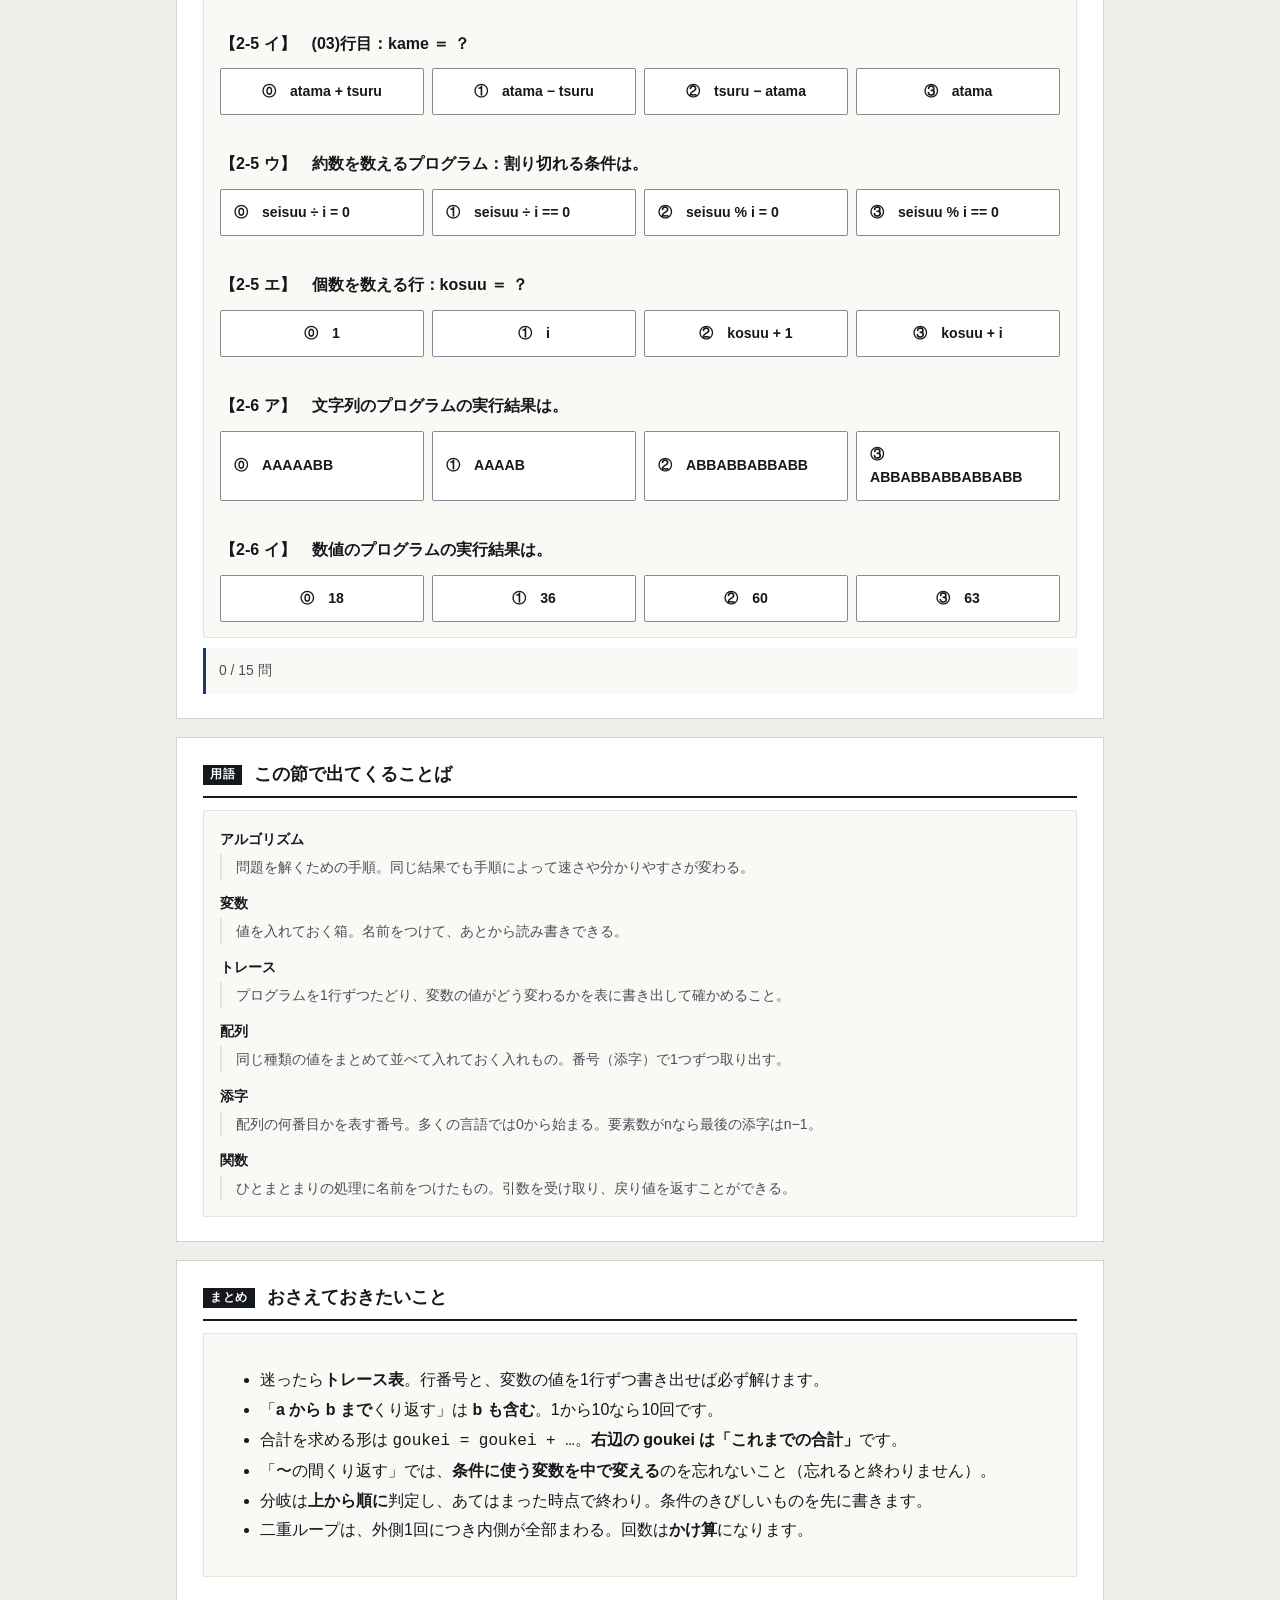
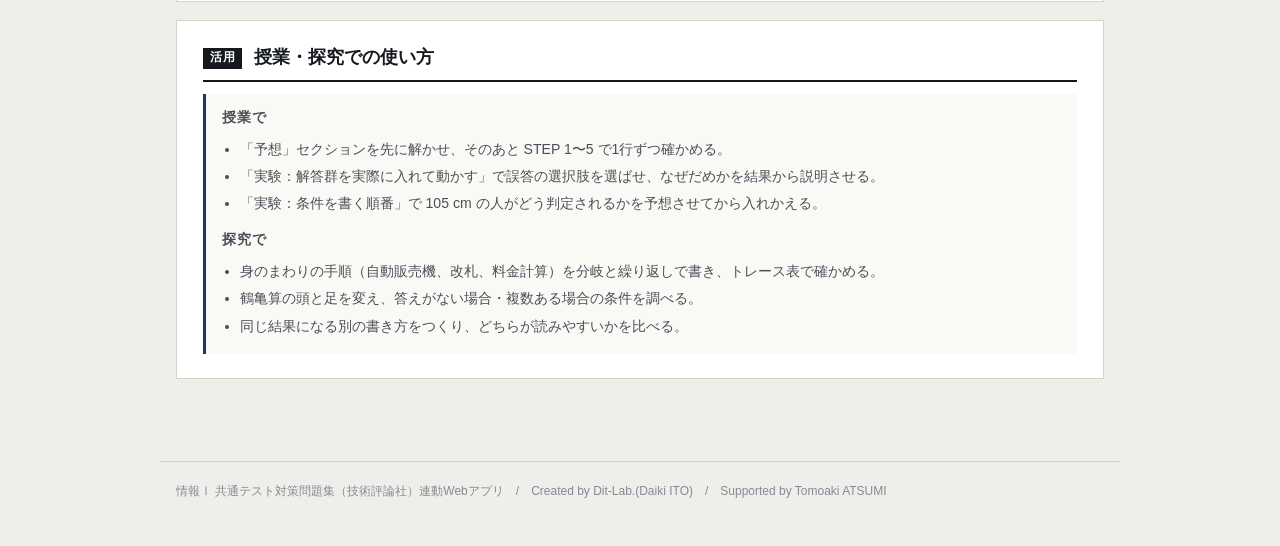
==== commit 96f2b81d: "feat: 解答群を実際に動かす実験・条件の順番の実験・予想クイズを追加" ====
--- a/index.html
+++ b/index.html
@@ -6,7 +6,7 @@
 <title>プログラムを1行ずつ追う（トレース）｜情報Ⅰ共通テスト対策問題集</title>
 <meta name="description" content="変数の値がどう変わるかを1行ずつ表にしていきます。繰り返しと分岐は、これができれば必ず解けます。">
 <link rel="icon" href="data:image/svg+xml,%3Csvg xmlns=%22http://www.w3.org/2000/svg%22 viewBox=%220 0 32 32%22%3E%3Crect width=%2232%22 height=%2232%22 fill=%22%2315181c%22/%3E%3Ctext x=%2216%22 y=%2222%22 font-size=%2218%22 font-family=%22monospace%22 fill=%22%23fff%22 text-anchor=%22middle%22%3E01%3C/text%3E%3C/svg%3E">
-<link rel="stylesheet" href="css/style.css?v=239696b1">
+<link rel="stylesheet" href="css/style.css?v=ea93572e">
 <link rel="stylesheet" href="css/app.css?v=a3b78b3d">
 </head>
 <body>
@@ -164,6 +164,61 @@
     </div>
   </section>
 
+
+  <section class="step" id="stepPick">
+    <h2><span class="no">実験</span>解答群を実際に入れて動かしてみる（2-3 問1）</h2>
+    <p class="desc">選択肢を選ぶと、<strong>そのままプログラムが動きます</strong>。「なぜその選択肢ではだめなのか」を、結果を見て確かめましょう。</p>
+    <div class="panel">
+      <div class="grid c21">
+        <div>
+          <p class="qhead" style="margin:0 0 6px">【ア】i をどこまで繰り返す？</p>
+          <div class="choice4" id="pkA"></div>
+          <p class="qhead" style="margin:16px 0 6px">【イ】goukei に何を入れる？</p>
+          <div class="choice4" id="pkB"></div>
+          <pre class="code" id="pkCode" style="margin-top:14px"></pre>
+        </div>
+        <div>
+          <div class="metrics">
+            <div class="metric"><div class="k">このプログラムの結果</div><div class="v" id="pkOut">—</div></div>
+            <div class="metric"><div class="k">正しい答え</div><div class="v" id="pkWant">55</div></div>
+          </div>
+          <div class="tbl-scroll" style="margin-top:12px"><table class="trace" id="pkTrace"></table></div>
+          <div class="note" id="pkNote" style="margin-top:12px"></div>
+        </div>
+      </div>
+    </div>
+  </section>
+
+  <section class="step" id="stepOrder">
+    <h2><span class="no">実験</span>条件を書く順番を入れかえると（2-4）</h2>
+    <p class="desc">分岐は<strong>上から順に</strong>判定され、最初に当てはまったところで終わります。順番を変えると誰が困るでしょうか。</p>
+    <div class="panel">
+      <div class="btn-row" style="flex-wrap:wrap">
+        <button class="btn primary" data-ord="ok">110未満 → 130未満 →（正しい順）</button>
+        <button class="btn" data-ord="swap">130未満 → 110未満 →</button>
+      </div>
+      <div class="grid c21" style="margin-top:14px">
+        <div><pre class="code" id="odCode"></pre></div>
+        <div>
+          <div class="tbl-scroll"><table class="trace" id="odTable"></table></div>
+          <div class="note" id="odNote" style="margin-top:12px"></div>
+        </div>
+      </div>
+    </div>
+  </section>
+
+  <section class="step" id="stepGuess">
+    <h2><span class="no">予想</span>やる前に予想してみる</h2>
+    <p class="desc">先に自分で答えを出してから動かすと、手順が頭に残ります。</p>
+    <div class="panel">
+      <div id="pd1"></div>
+      <hr class="sep">
+      <div id="pd2"></div>
+      <hr class="sep">
+      <div id="pd3"></div>
+    </div>
+  </section>
+
   <section class="step" id="stepBook">
     <h2><span class="no">本文</span>本文の問題を解く（2-3〜2-6）</h2>
     <p class="desc">STEP 1〜5 の画面を見ながら答えましょう。</p>
@@ -195,15 +250,15 @@
     <div class="use-note">
       <h3>授業で</h3>
       <ul>
-        <li>STEP 1 で「次の行で goukei はいくつになる？」と予想させてから1手すすめる。</li>
-        <li>STEP 3 は身長の値を変えながら、どの行で止まるかを全員で確認する。</li>
-        <li>STEP 4 の二重ループは、内側が何回まわるかを数えてから実行させる。</li>
+        <li>「予想」セクションを先に解かせ、そのあと STEP 1〜5 で1行ずつ確かめる。</li>
+        <li>「実験：解答群を実際に入れて動かす」で誤答の選択肢を選ばせ、なぜだめかを結果から説明させる。</li>
+        <li>「実験：条件を書く順番」で 105 cm の人がどう判定されるかを予想させてから入れかえる。</li>
       </ul>
       <h3 style="margin-top:12px">探究で</h3>
       <ul>
-        <li>自分でトレース表を紙に書いてから、アプリの表と見比べる。</li>
-        <li>STEP 5 の総当たりで、頭の数を増やすと調べる回数がどう増えるかを調べる。</li>
-        <li>同じ結果になる別の書き方（繰り返しの向きを変えるなど）を考えて試す。</li>
+        <li>身のまわりの手順（自動販売機、改札、料金計算）を分岐と繰り返しで書き、トレース表で確かめる。</li>
+        <li>鶴亀算の頭と足を変え、答えがない場合・複数ある場合の条件を調べる。</li>
+        <li>同じ結果になる別の書き方をつくり、どちらが読みやすいかを比べる。</li>
       </ul>
     </div>
   </section>
@@ -215,7 +270,8 @@
 </footer>
 
 <script src="js/terms.js?v=867e9694"></script>
-<script src="js/quiz.js?v=5d6779cc"></script>
-<script src="js/app.js?v=119621f2"></script>
+<script src="js/quiz.js?v=13402362"></script>
+<script src="js/predict.js?v=1b9c8bf0"></script>
+<script src="js/app.js?v=045091f9"></script>
 </body>
 </html>
--- a/css/style.css
+++ b/css/style.css
@@ -68,6 +68,7 @@
 .grid{display:grid; gap:20px}
 .grid > *{min-width:0}          /* 子の中身で列が広がるのを防ぐ */
 @media(min-width:800px){ .grid.c2{grid-template-columns:1fr 1fr} }
+@media(min-width:800px){ .grid.c21{grid-template-columns:1.45fr 1fr} }
 
 .panel{border:1px solid var(--rule-2); background:var(--paper-2); padding:15px 16px; min-width:0}
 .panel > h3{
@@ -225,7 +226,7 @@
   .dg-c, .dg-h{ min-width:110px }
 }
 @media (max-width:820px){
-  .grid.c2{grid-template-columns:1fr}
+  .grid.c2,.grid.c21{grid-template-columns:1fr}
   .dg-scroll{max-height:340px}
   .filebox{flex-direction:column; align-items:stretch}
   .filebox .sel{max-width:100%}
@@ -267,3 +268,13 @@
   cursor:pointer; font-size:.88rem; max-width:100%; text-align:left; font-family:inherit; color:var(--ink)}
 .cards .c:hover{background:var(--warn-bg)}
 .cards .c.used{opacity:.35; pointer-events:none}
+
+/* --- 予想してから実行 --- */
+.pmark{display:inline-block; background:var(--accent); color:#fff; font-size:.7rem; font-weight:700;
+  letter-spacing:.08em; padding:2px 7px; border-radius:2px; margin-right:8px; vertical-align:2px}
+input.pin{font-size:1.05rem; padding:7px 10px; border:1px solid var(--rule); border-radius:3px;
+  width:9em; max-width:100%; background:#fff}
+.btn-row .unit{color:var(--muted); font-size:.9rem}
+.choice4 .btn.on{border-color:var(--accent); box-shadow:inset 0 0 0 1px var(--accent); font-weight:700}
+/* 設問文の見出し（flex ではなく通常の段落。.qhead は左右振り分け用なので用途が別） */
+.pq{margin:0 0 10px; font-weight:700; line-height:1.85}
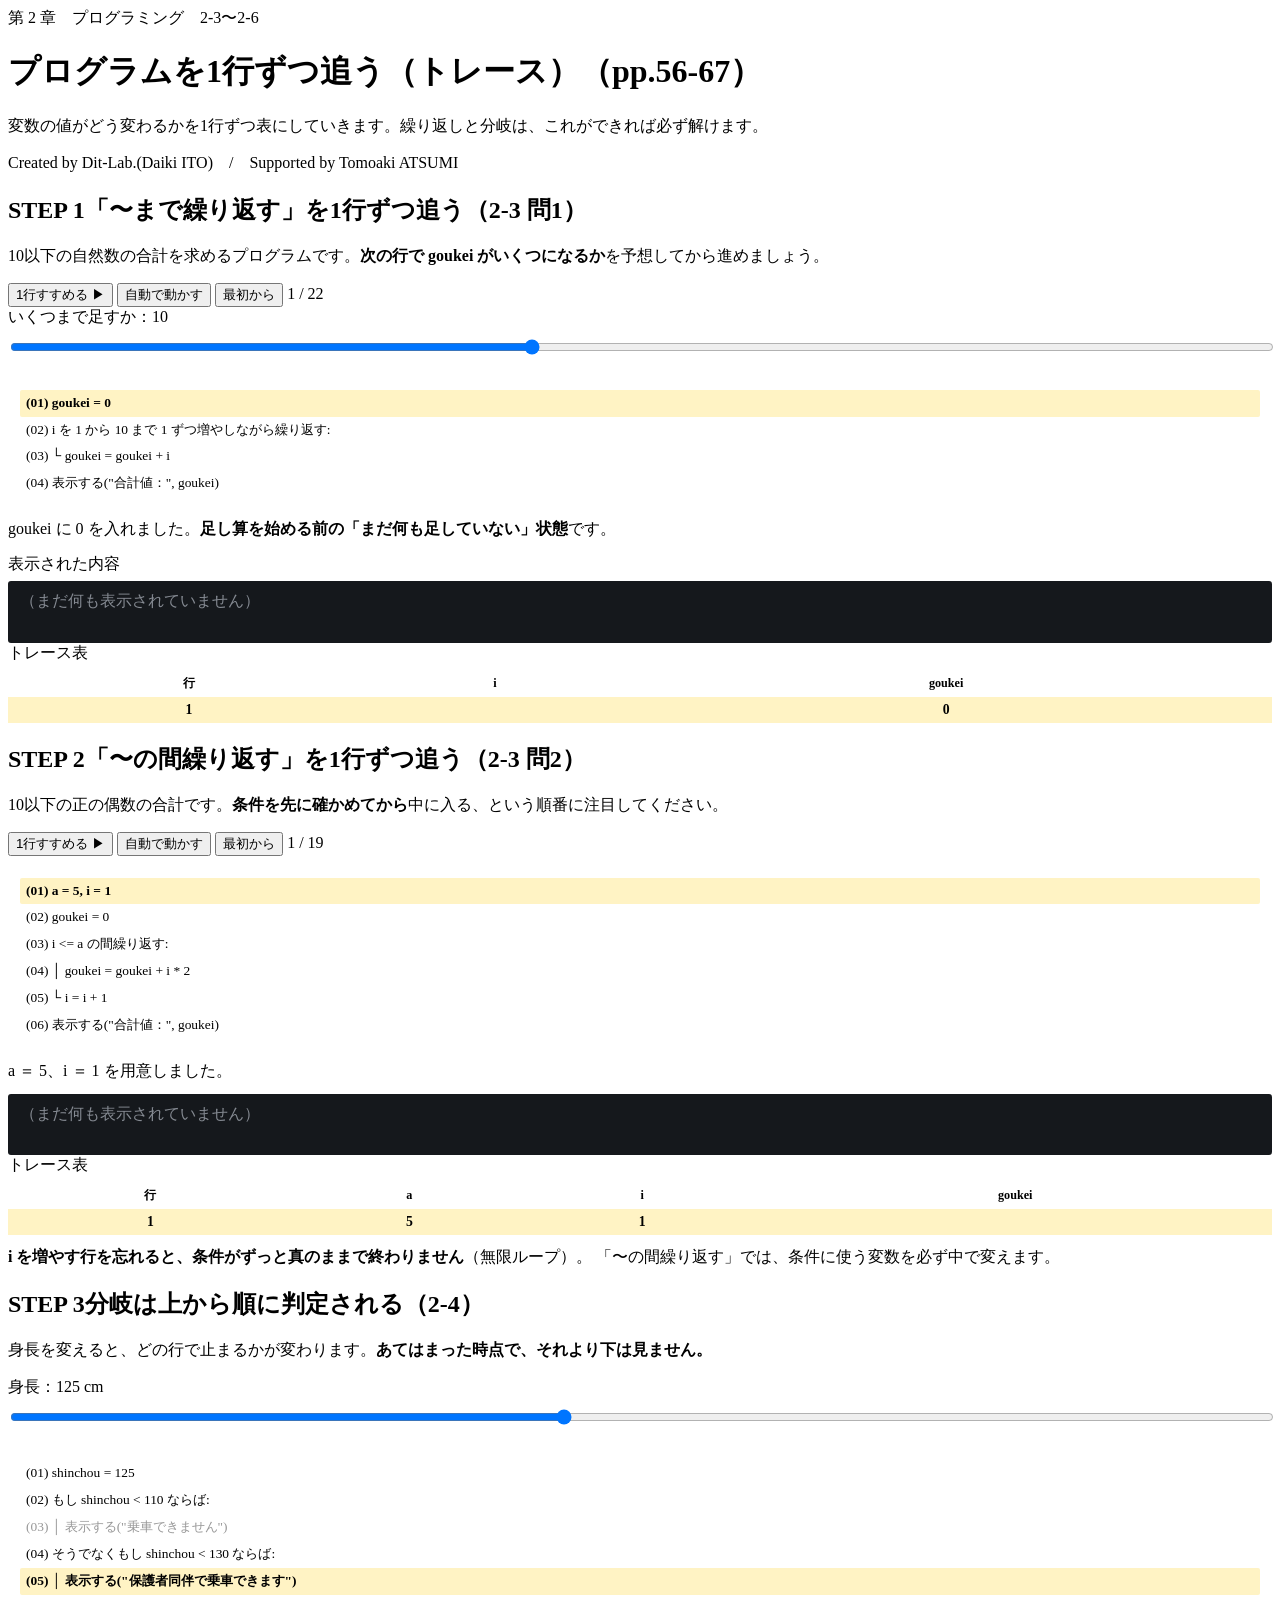
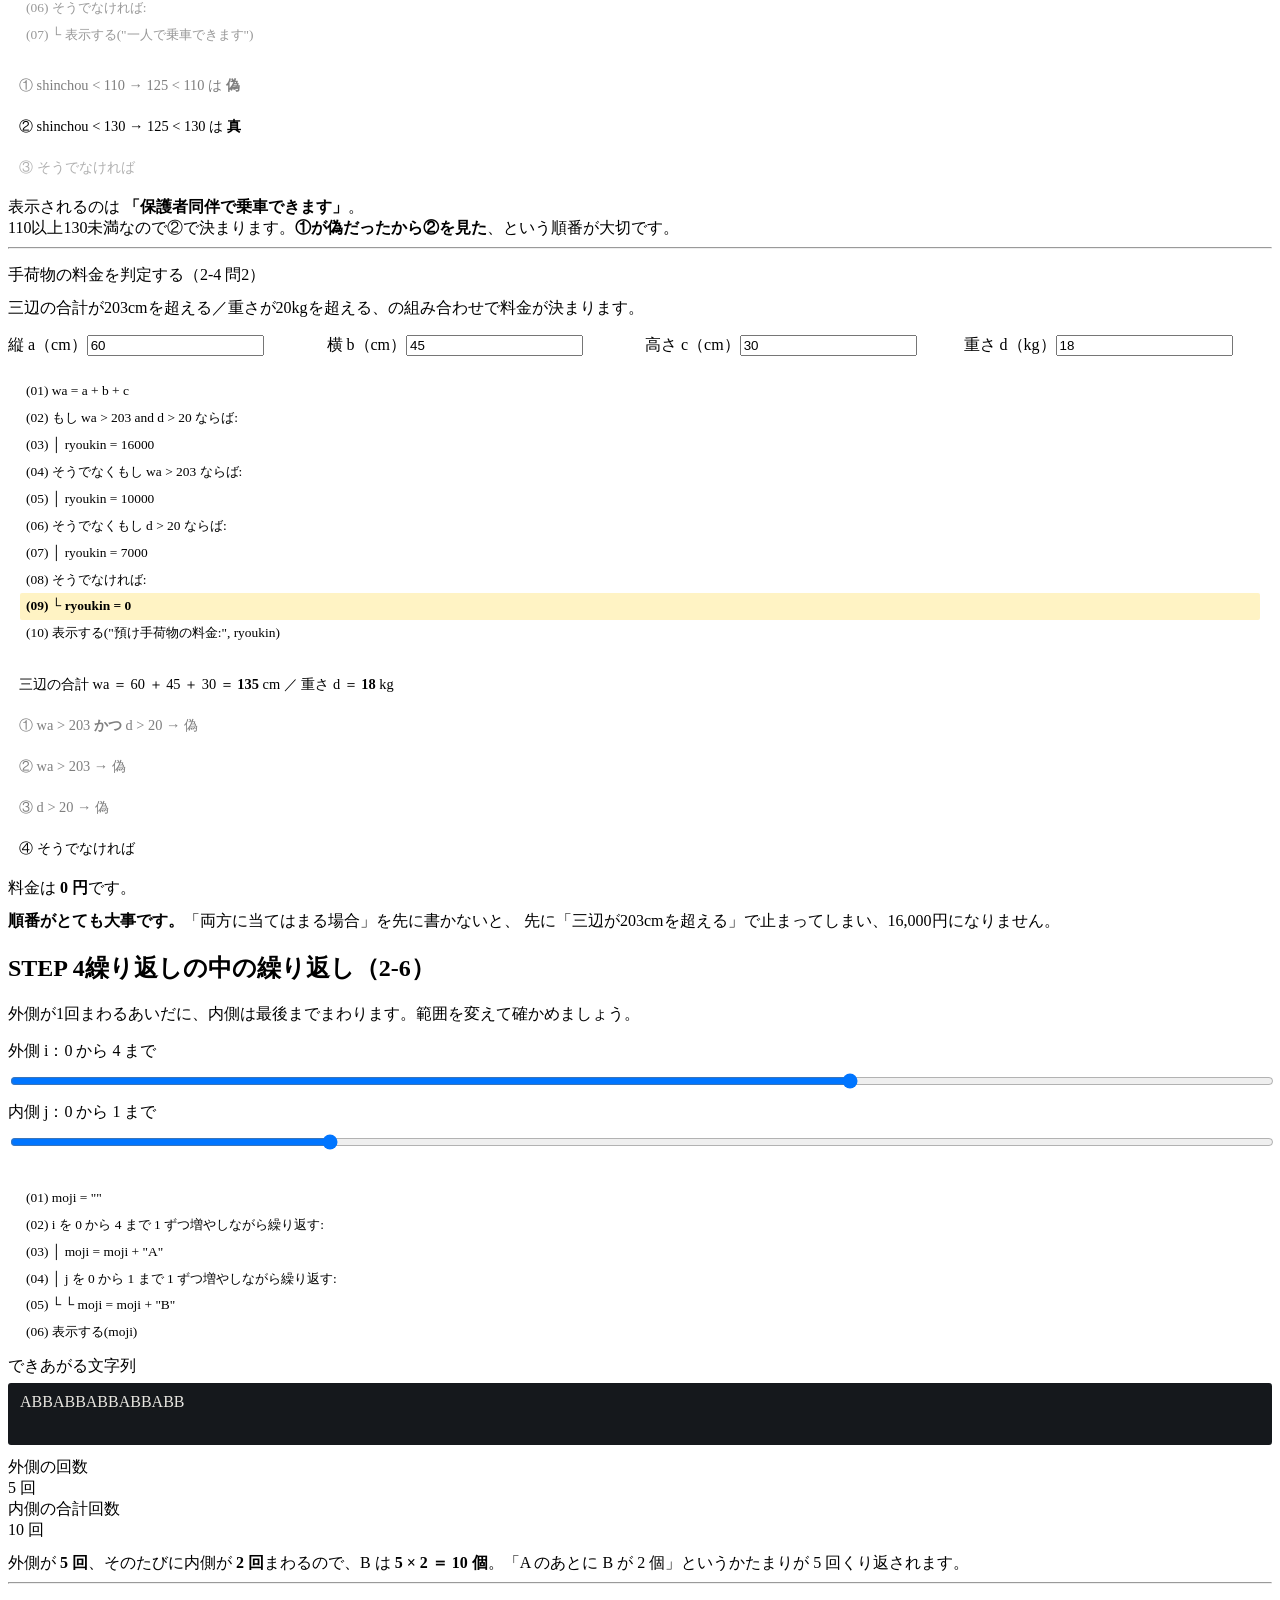
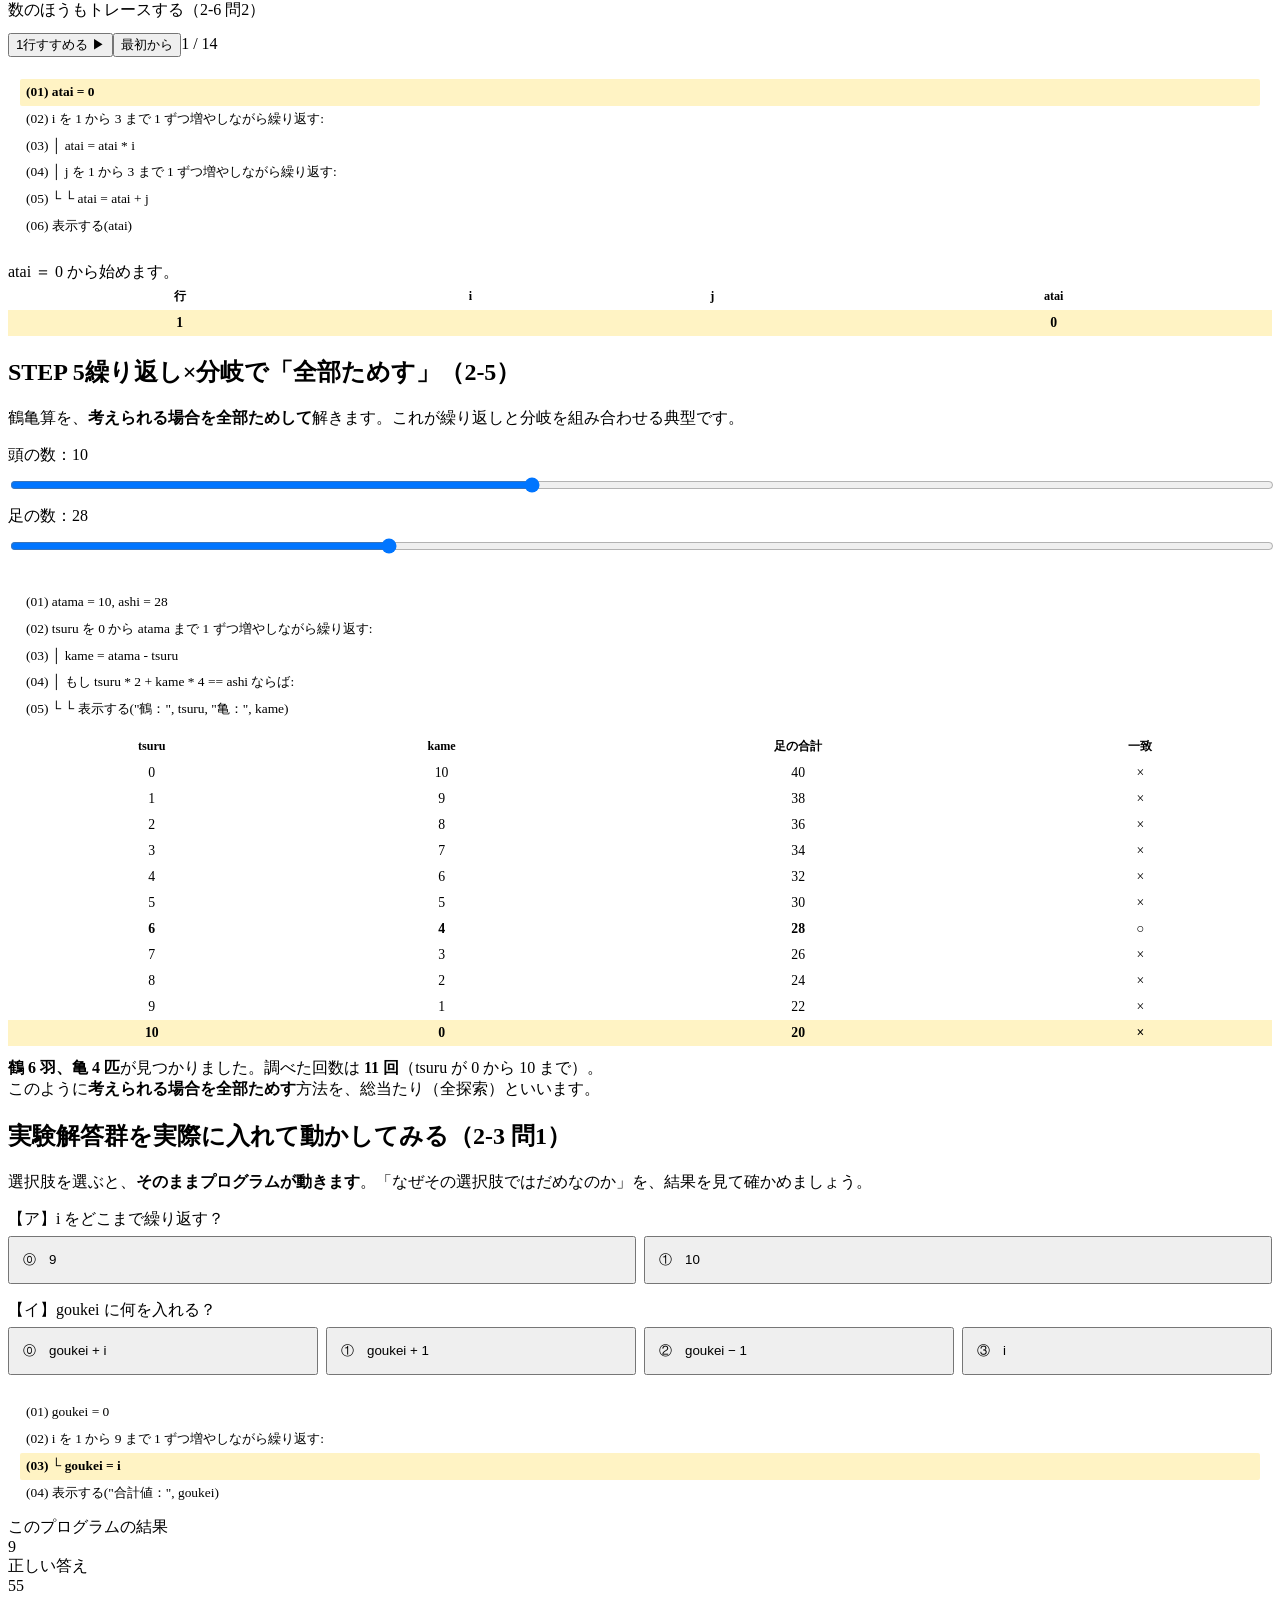
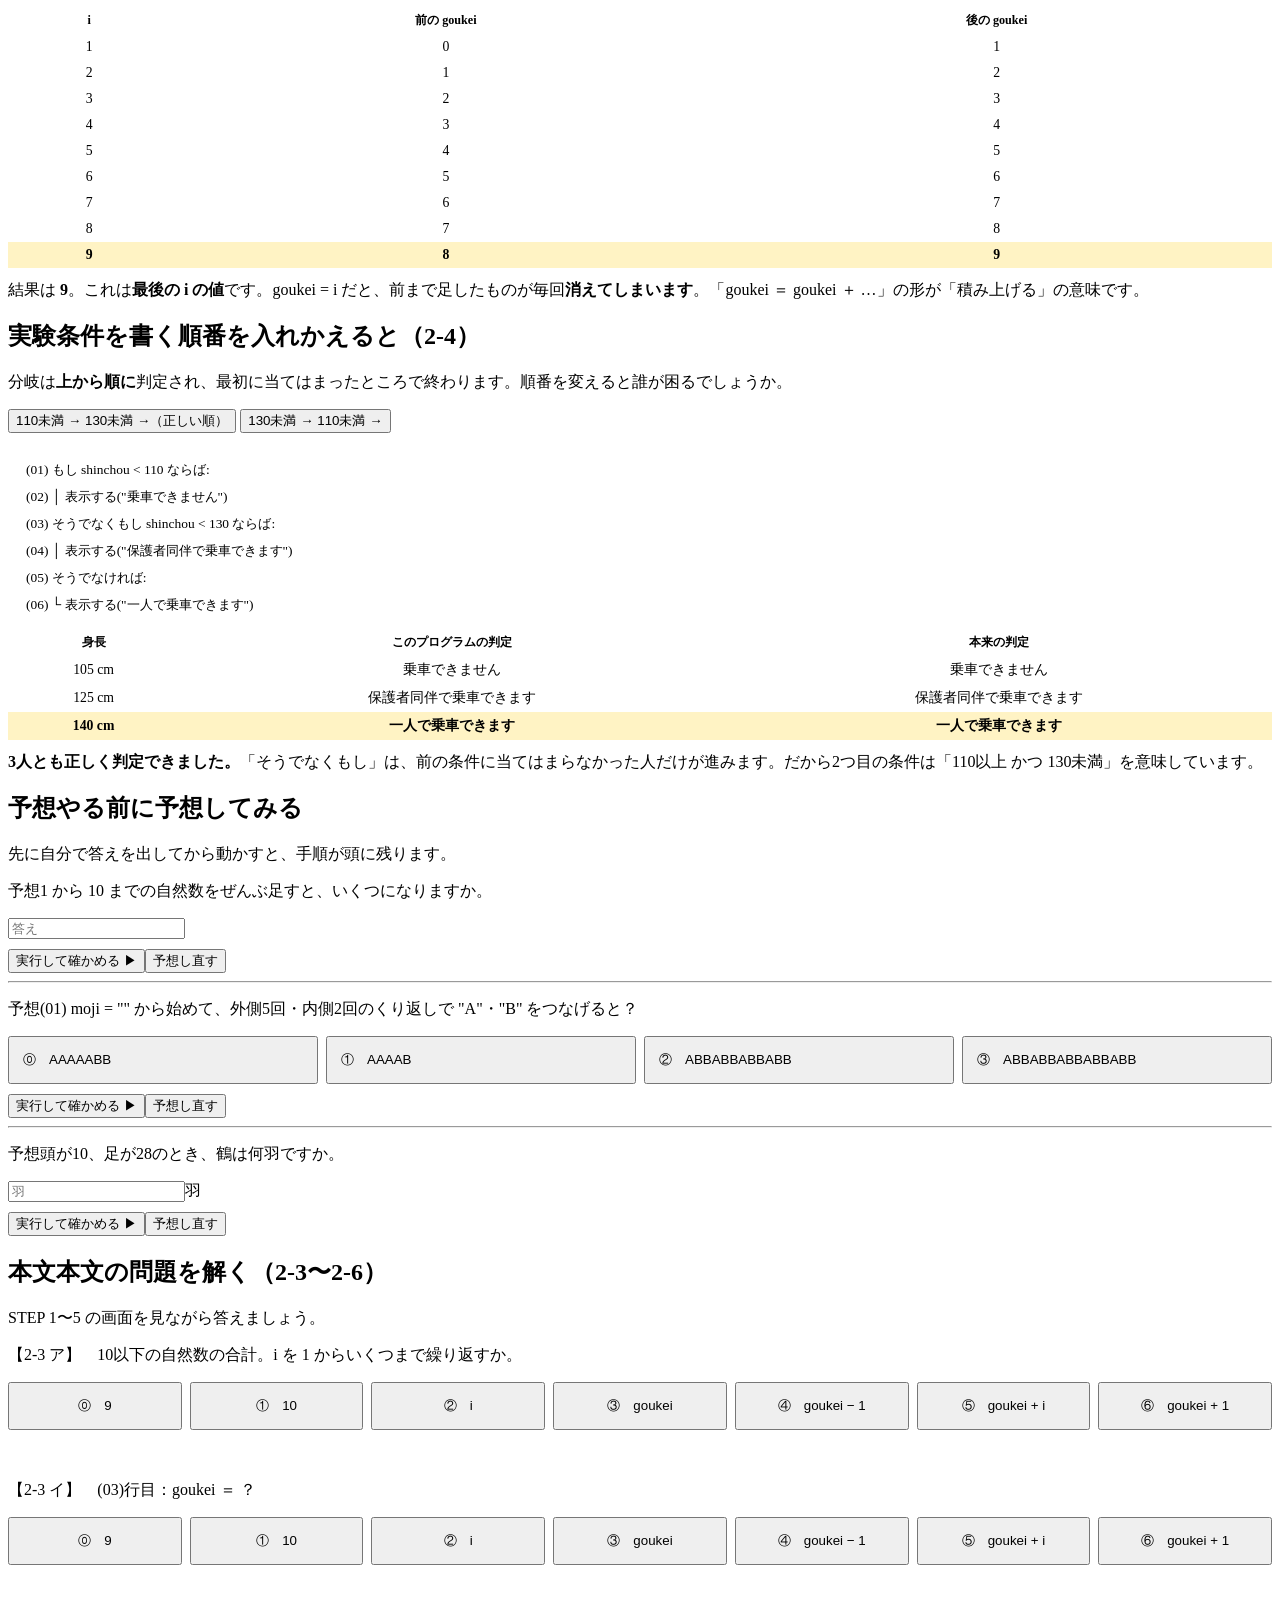
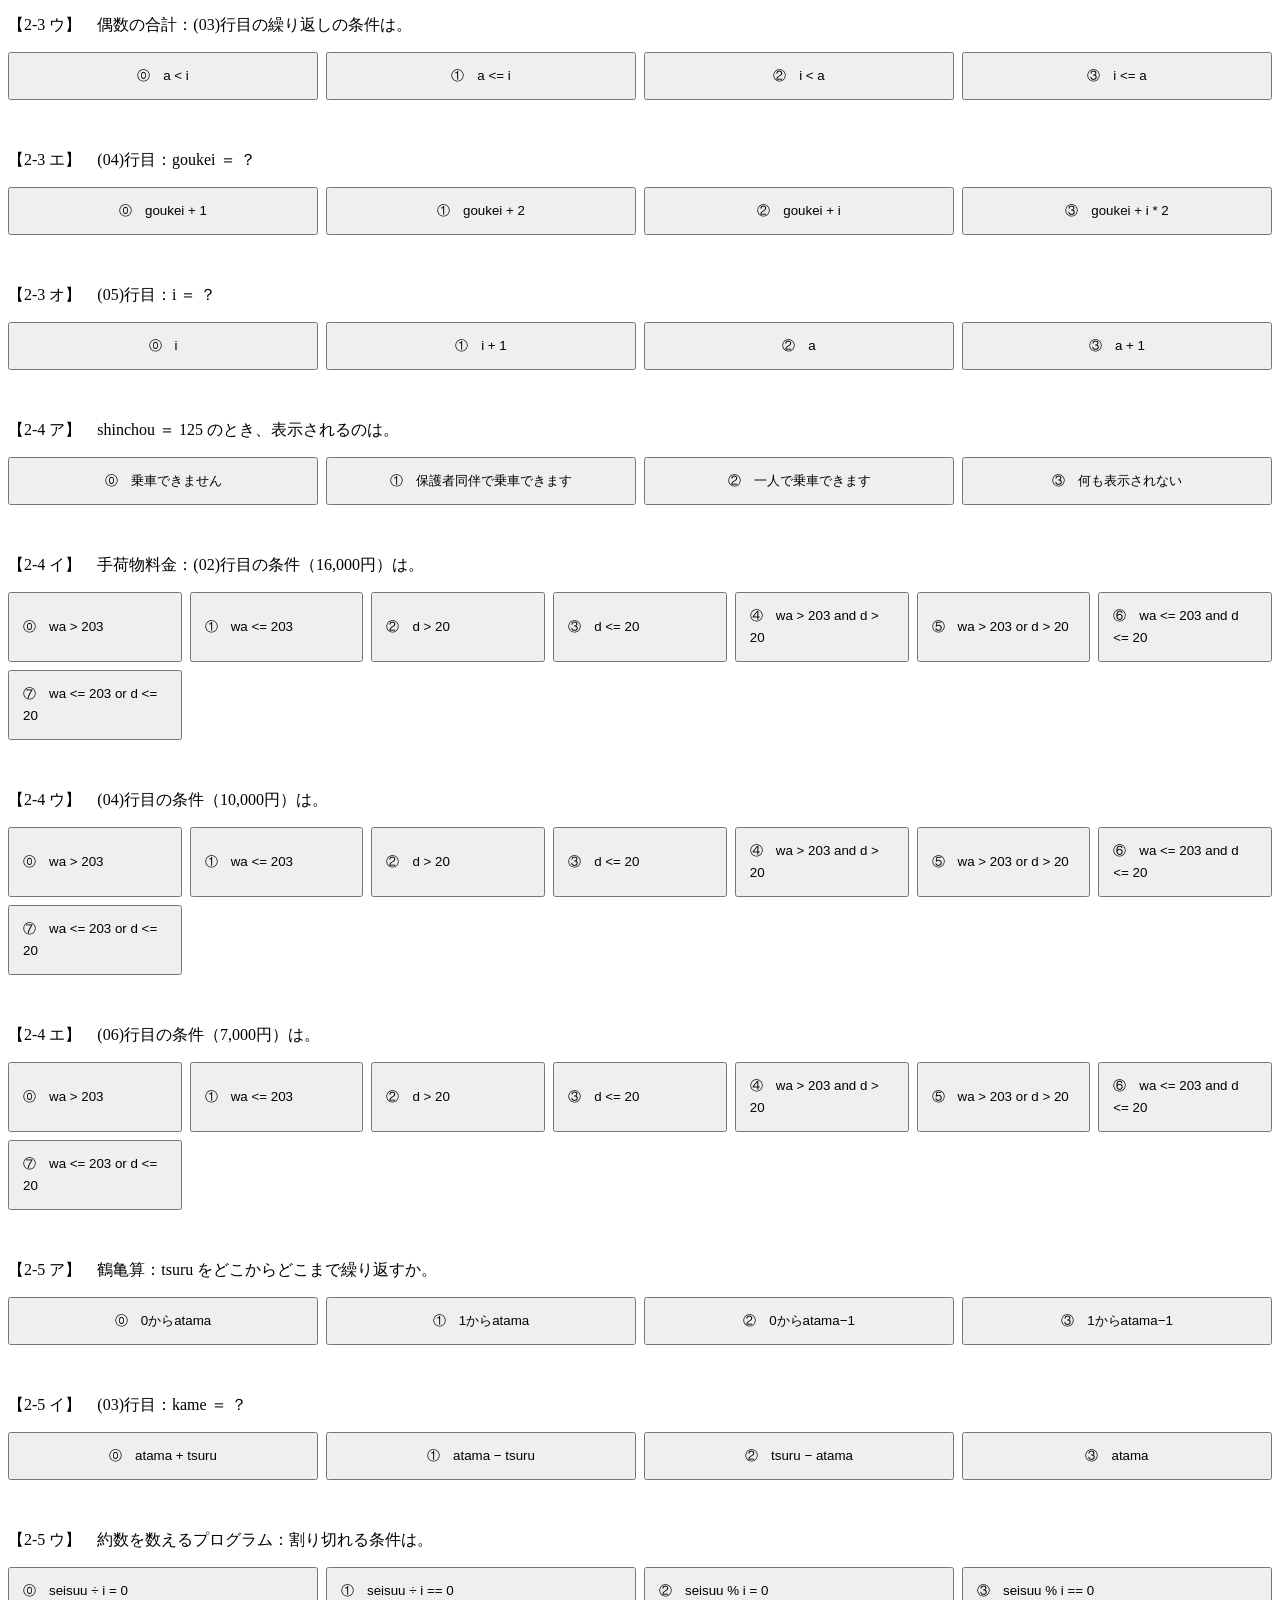
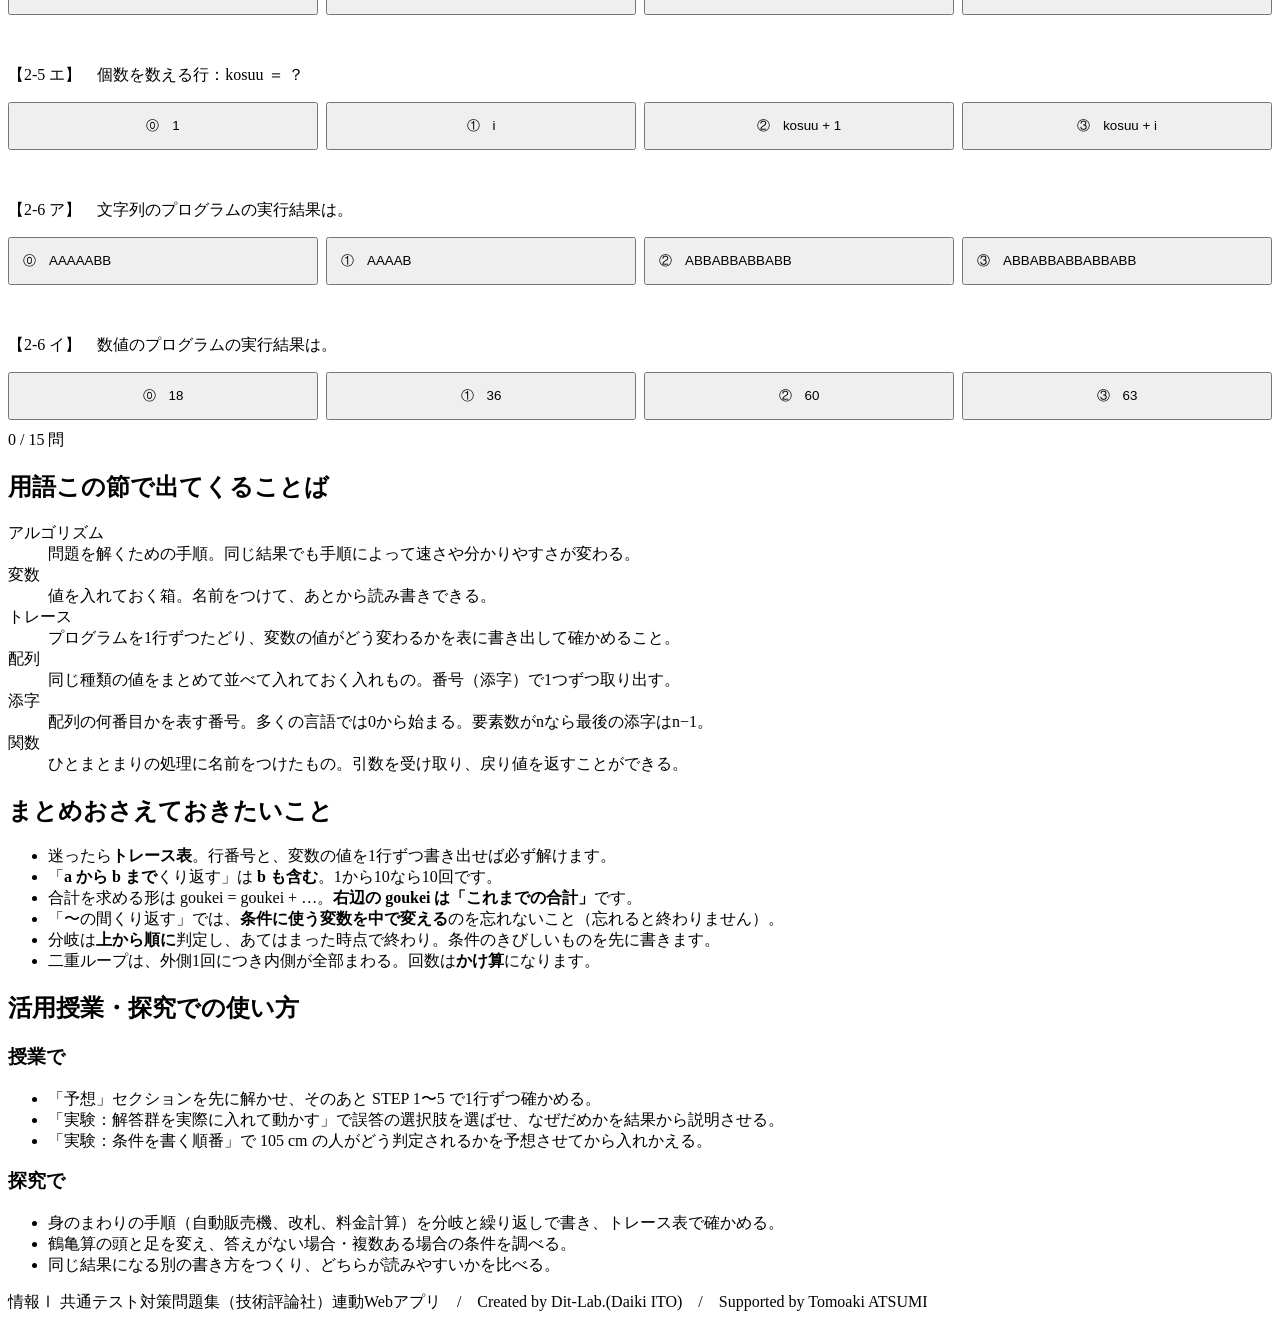
==== commit a4459a20: "fix: 解説文が折り返さず画面からはみ出す場合がある不具合を修正" ====
--- a/index.html
+++ b/index.html
@@ -6,7 +6,7 @@
 <title>プログラムを1行ずつ追う（トレース）｜情報Ⅰ共通テスト対策問題集</title>
 <meta name="description" content="変数の値がどう変わるかを1行ずつ表にしていきます。繰り返しと分岐は、これができれば必ず解けます。">
 <link rel="icon" href="data:image/svg+xml,%3Csvg xmlns=%22http://www.w3.org/2000/svg%22 viewBox=%220 0 32 32%22%3E%3Crect width=%2232%22 height=%2232%22 fill=%22%2315181c%22/%3E%3Ctext x=%2216%22 y=%2222%22 font-size=%2218%22 font-family=%22monospace%22 fill=%22%23fff%22 text-anchor=%22middle%22%3E01%3C/text%3E%3C/svg%3E">
-<link rel="stylesheet" href="css/style.css?v=ea93572e">
+<link rel="stylesheet" href="css/style.css?v=1b60c856">
 <link rel="stylesheet" href="css/app.css?v=a3b78b3d">
 </head>
 <body>
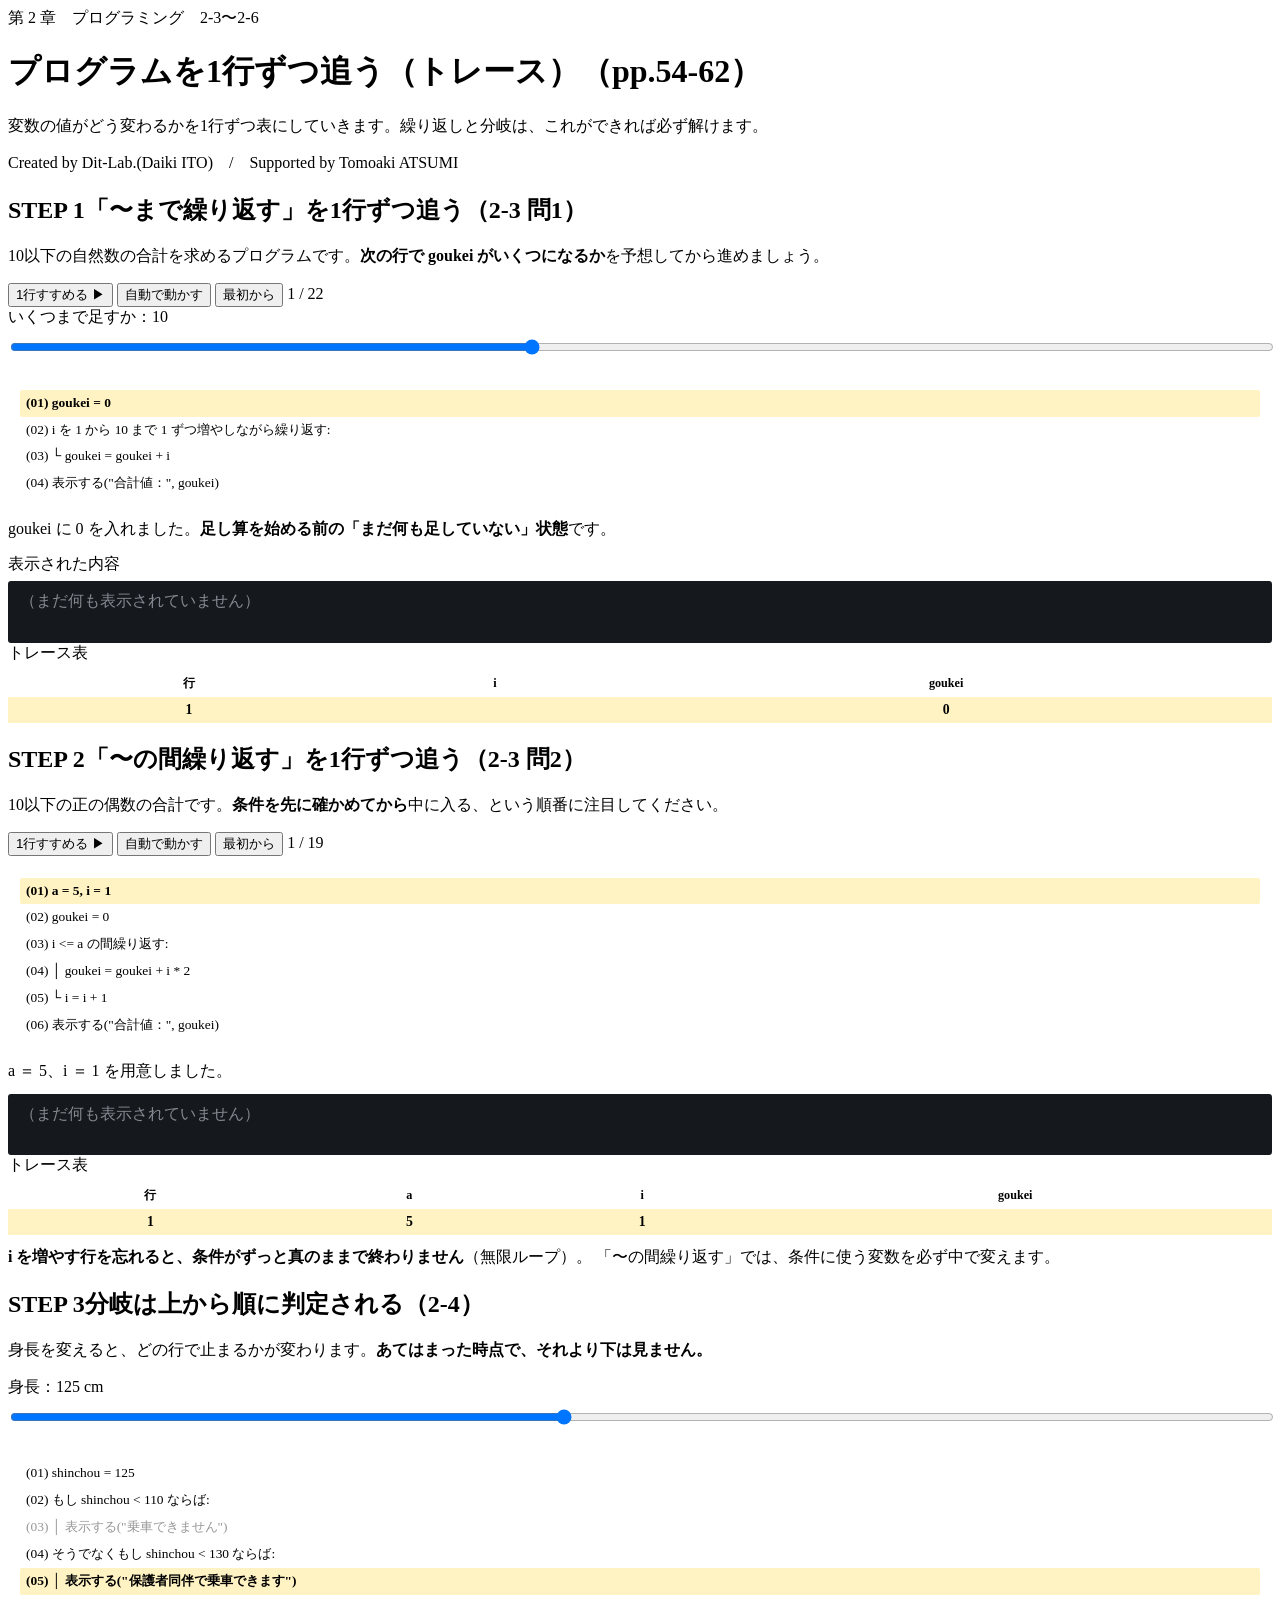
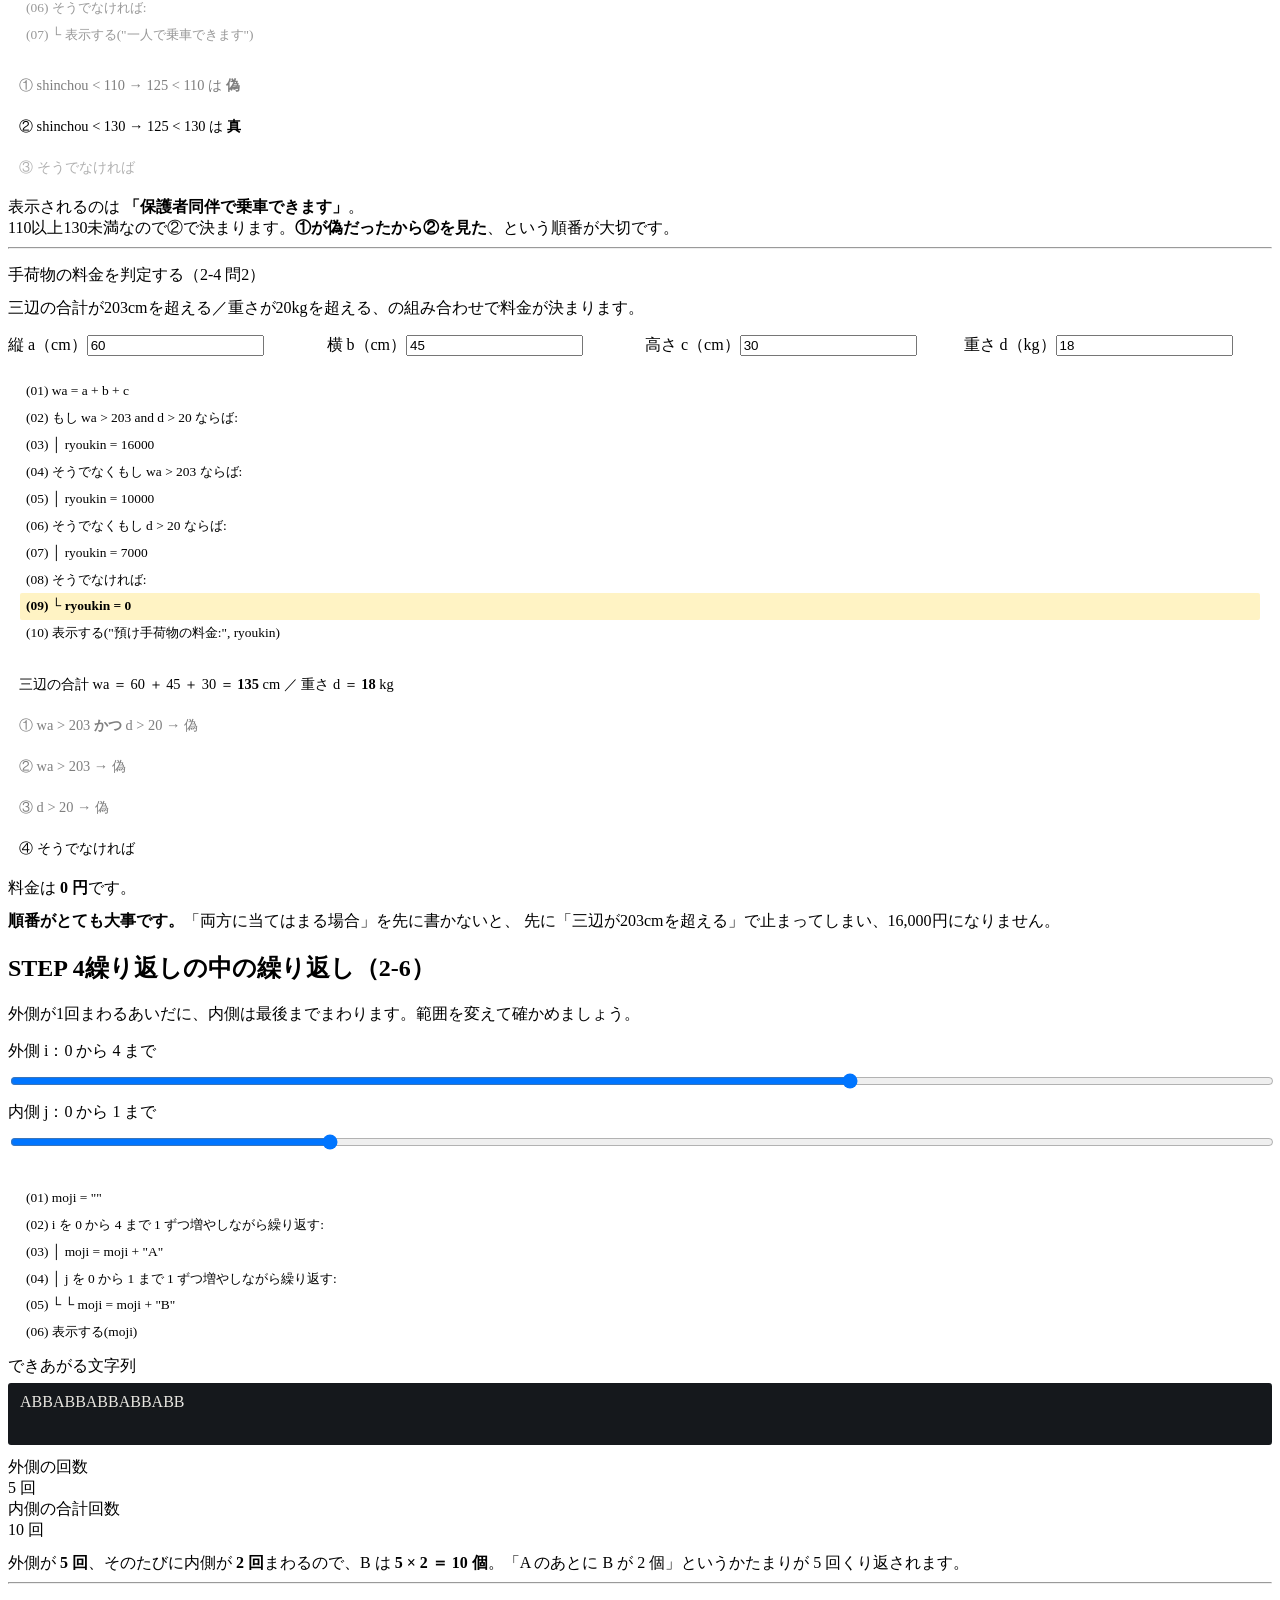
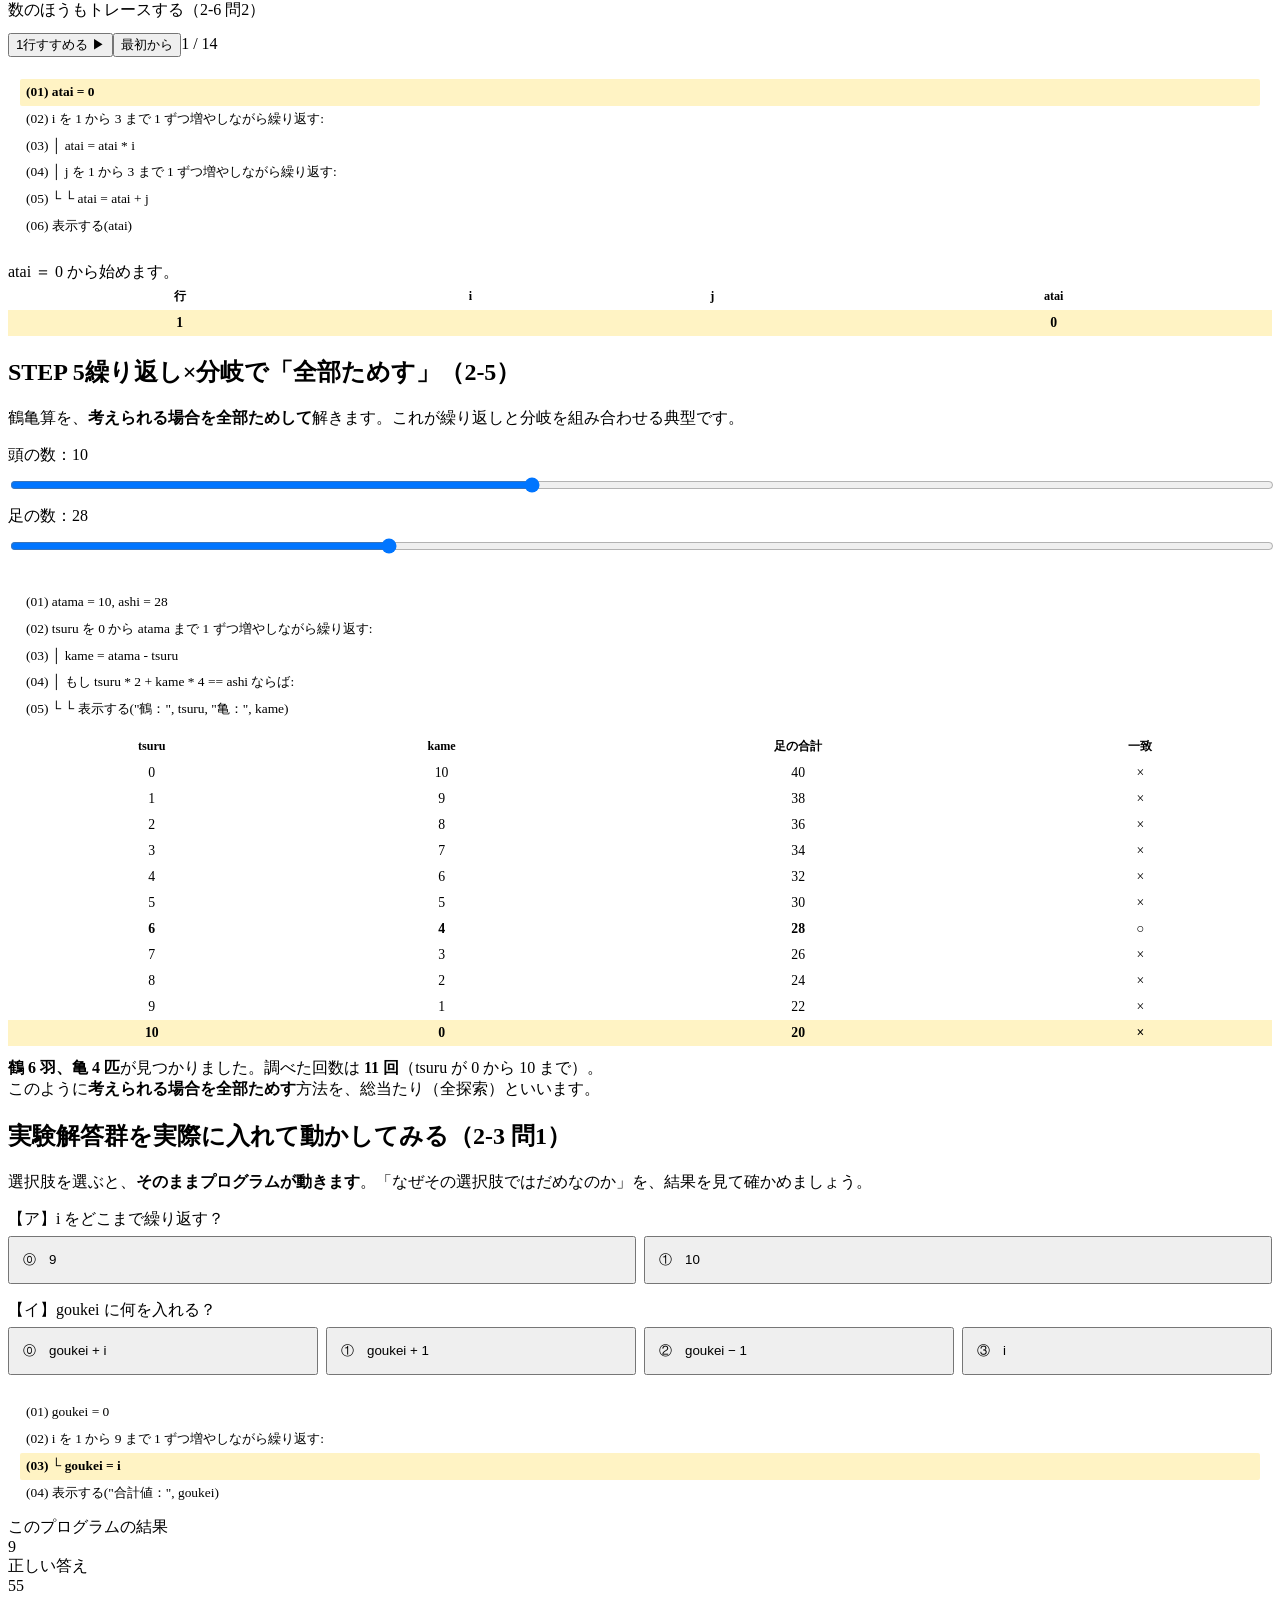
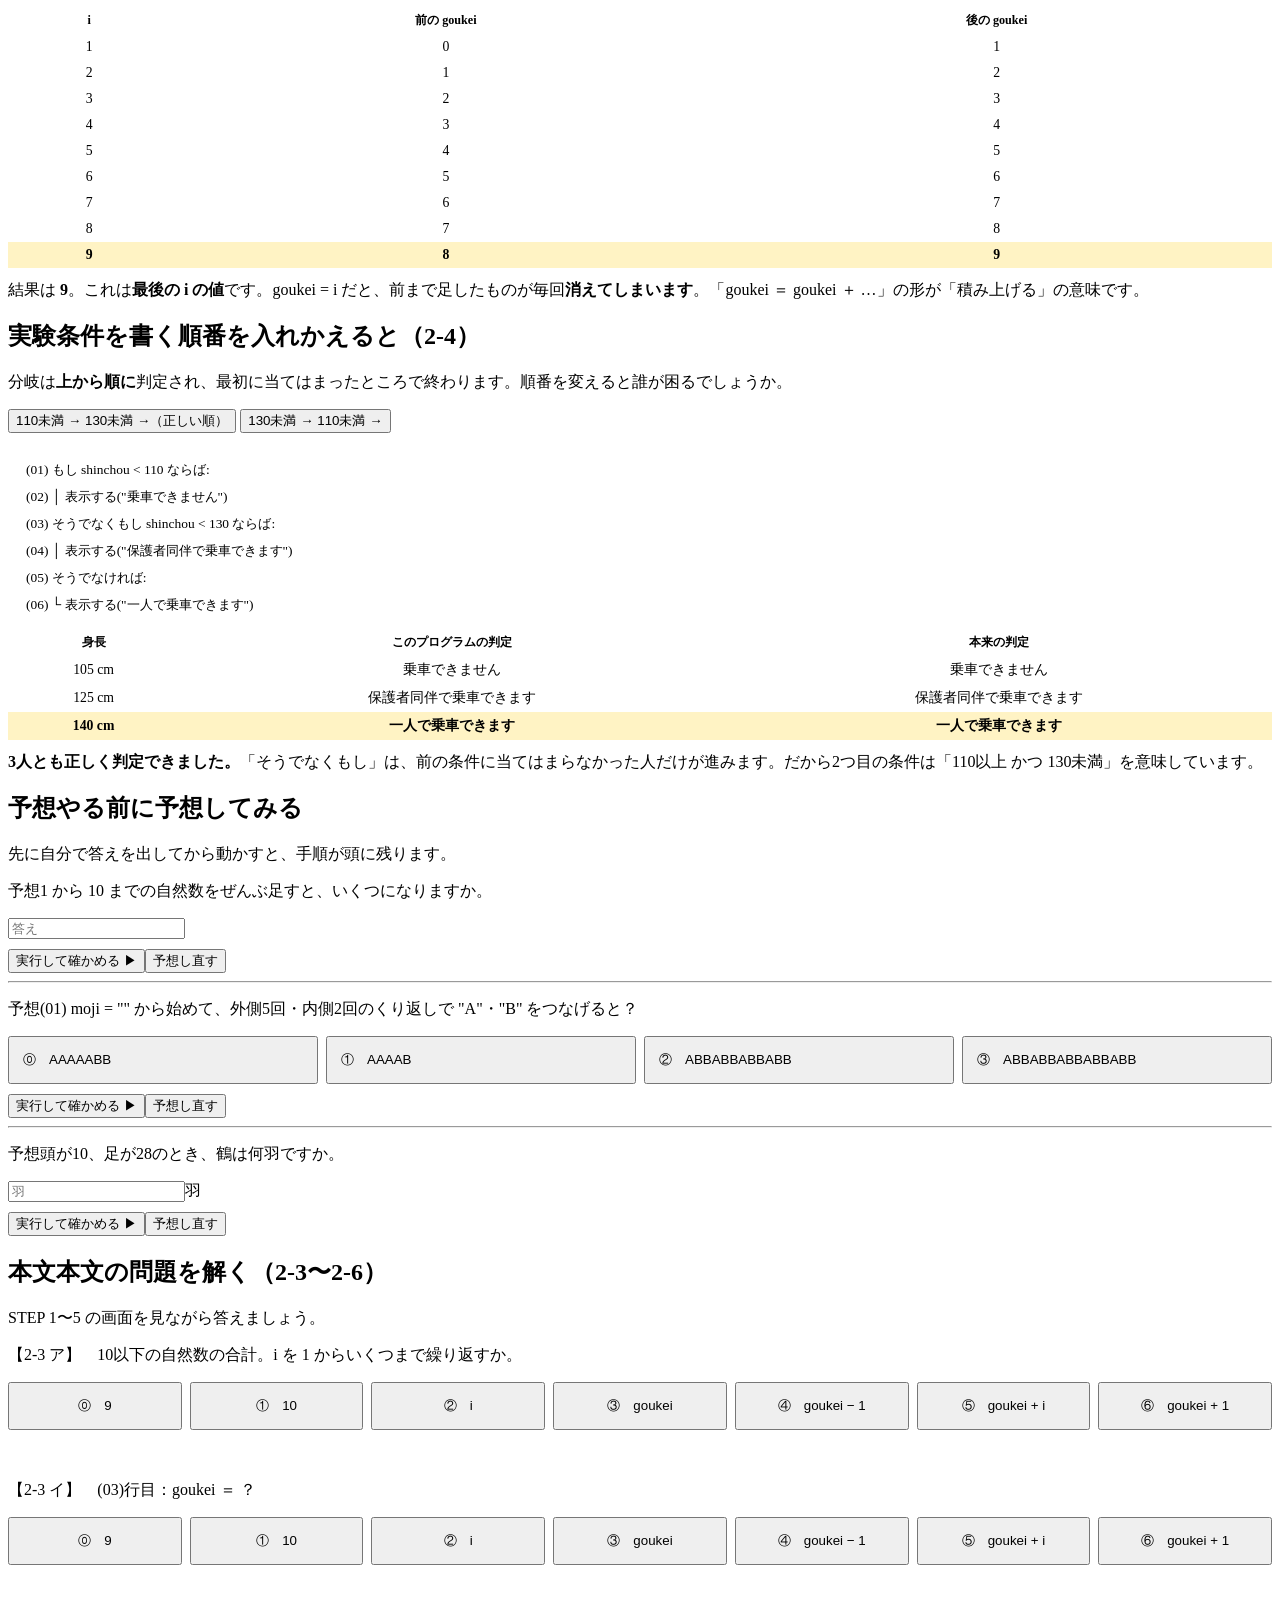
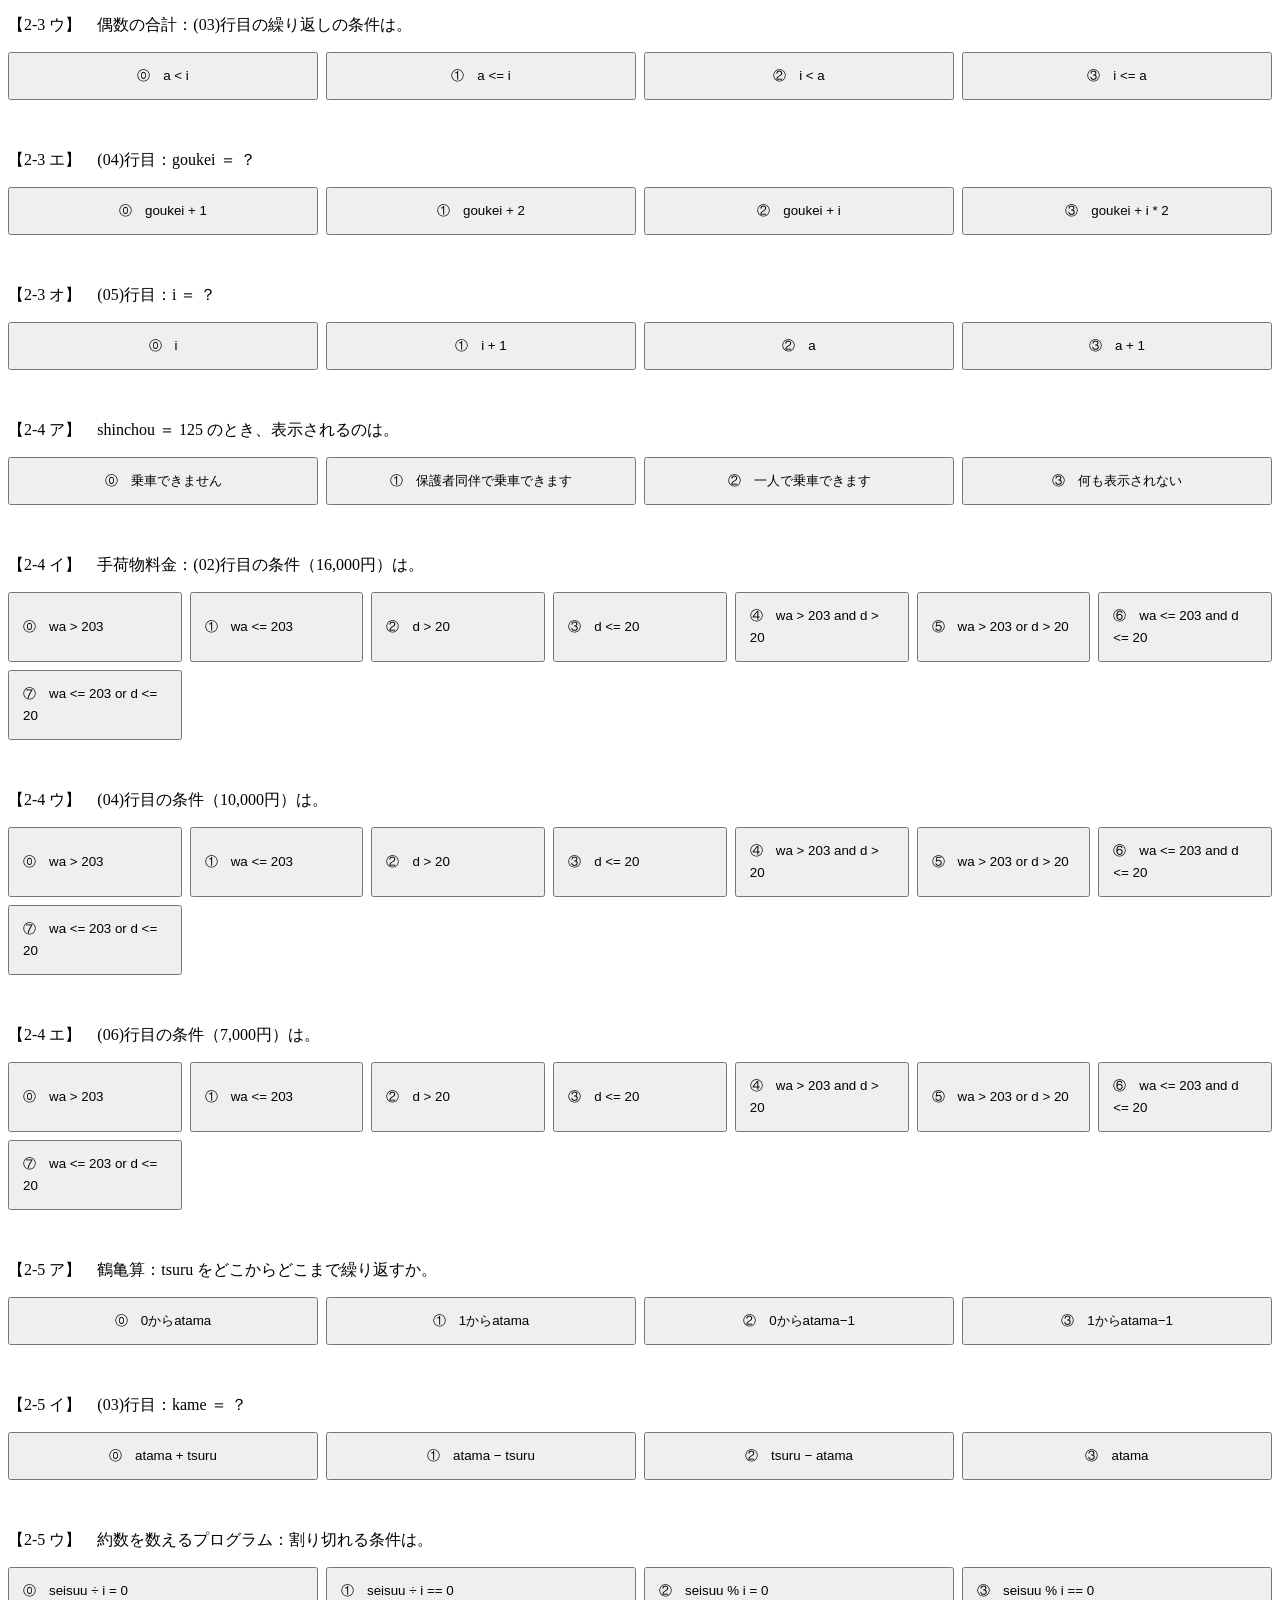
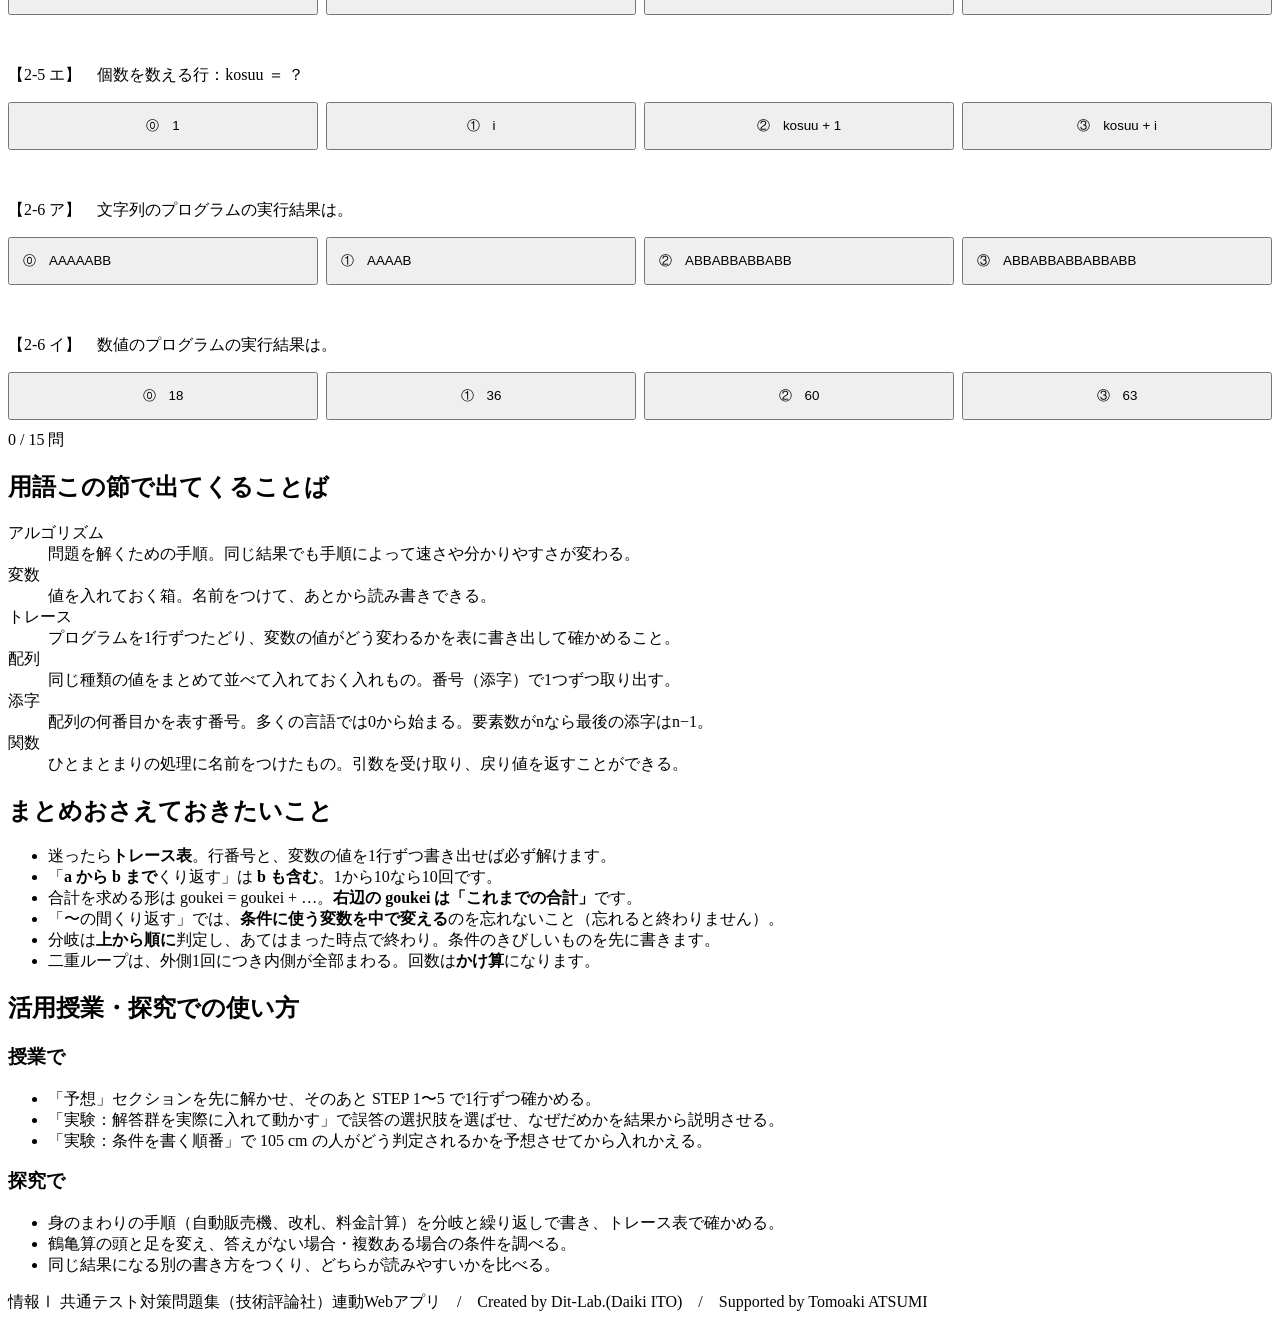
==== commit 044278e7: "fix: タイトルのページ数表記を台割・最終原稿に合わせて修正" ====
--- a/index.html
+++ b/index.html
@@ -6,7 +6,7 @@
 <title>プログラムを1行ずつ追う（トレース）｜情報Ⅰ共通テスト対策問題集</title>
 <meta name="description" content="変数の値がどう変わるかを1行ずつ表にしていきます。繰り返しと分岐は、これができれば必ず解けます。">
 <link rel="icon" href="data:image/svg+xml,%3Csvg xmlns=%22http://www.w3.org/2000/svg%22 viewBox=%220 0 32 32%22%3E%3Crect width=%2232%22 height=%2232%22 fill=%22%2315181c%22/%3E%3Ctext x=%2216%22 y=%2222%22 font-size=%2218%22 font-family=%22monospace%22 fill=%22%23fff%22 text-anchor=%22middle%22%3E01%3C/text%3E%3C/svg%3E">
-<link rel="stylesheet" href="css/style.css?v=1b60c856">
+<link rel="stylesheet" href="css/style.css?v=bdbb3cb0">
 <link rel="stylesheet" href="css/app.css?v=a3b78b3d">
 </head>
 <body>
@@ -14,7 +14,7 @@
 <header class="app-header">
   <div class="inner">
     <span class="eyebrow">第 2 章　プログラミング　2-3〜2-6</span>
-    <h1>プログラムを1行ずつ追う（トレース）（pp.56-67）</h1>
+    <h1>プログラムを1行ずつ追う（トレース）（pp.54-62）</h1>
     <p class="lead">変数の値がどう変わるかを1行ずつ表にしていきます。繰り返しと分岐は、これができれば必ず解けます。</p>
     <p class="credit">Created by Dit-Lab.(Daiki ITO)　/　Supported by Tomoaki ATSUMI</p>
   </div>
@@ -272,6 +272,6 @@
 <script src="js/terms.js?v=867e9694"></script>
 <script src="js/quiz.js?v=13402362"></script>
 <script src="js/predict.js?v=1b9c8bf0"></script>
-<script src="js/app.js?v=045091f9"></script>
+<script src="js/app.js?v=bad3b25f"></script>
 </body>
 </html>
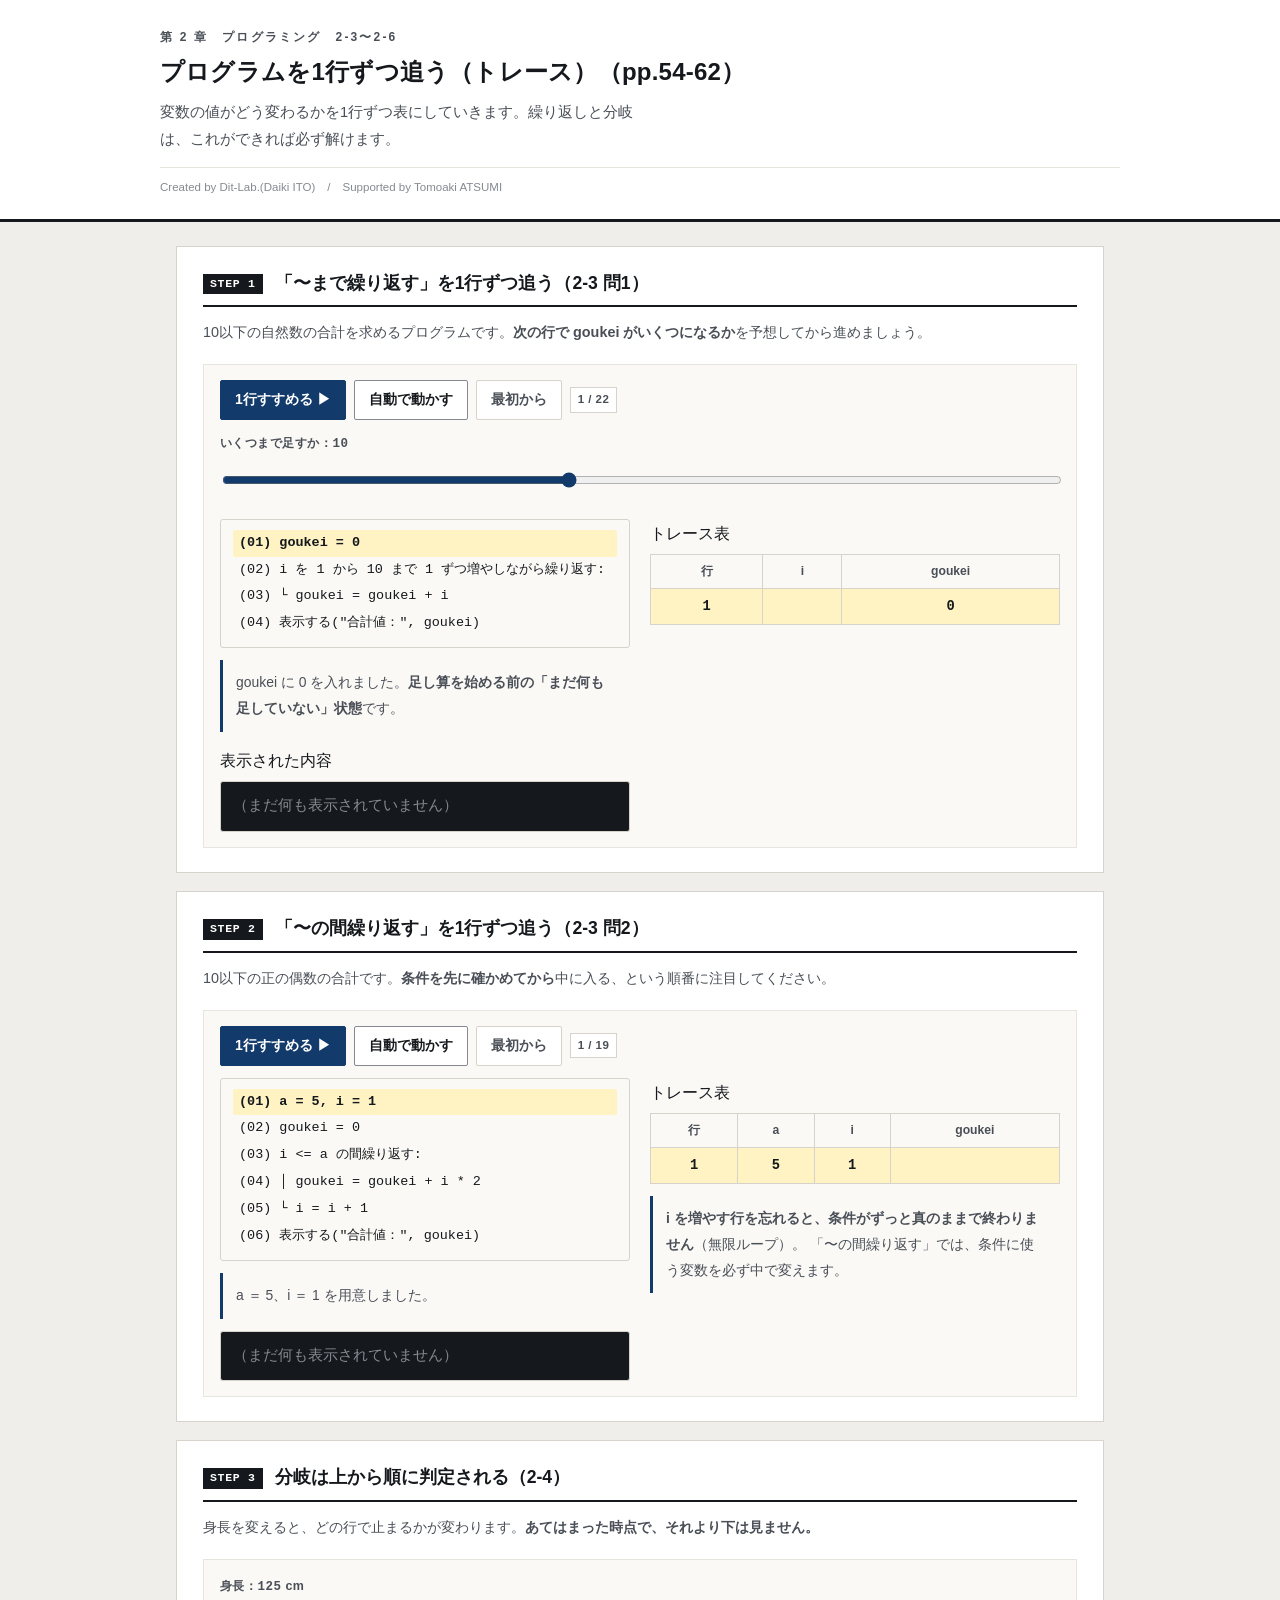
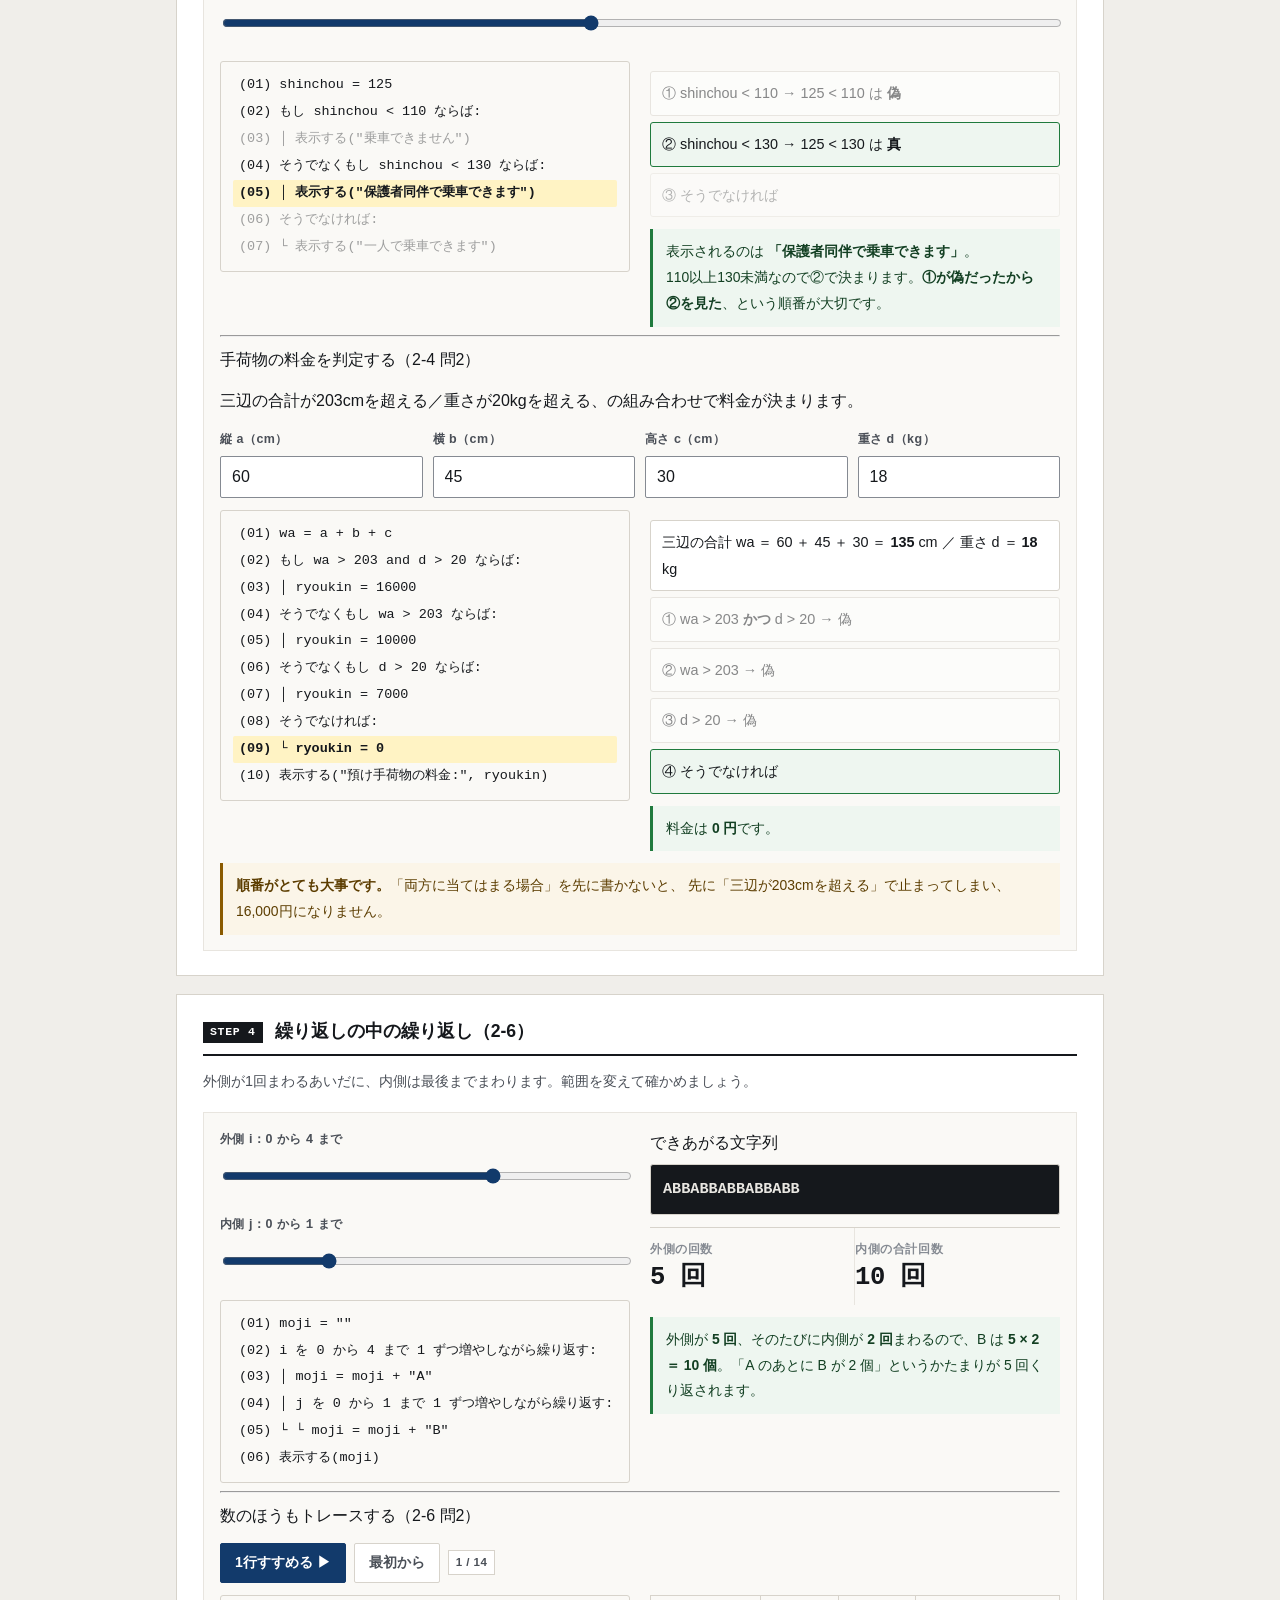
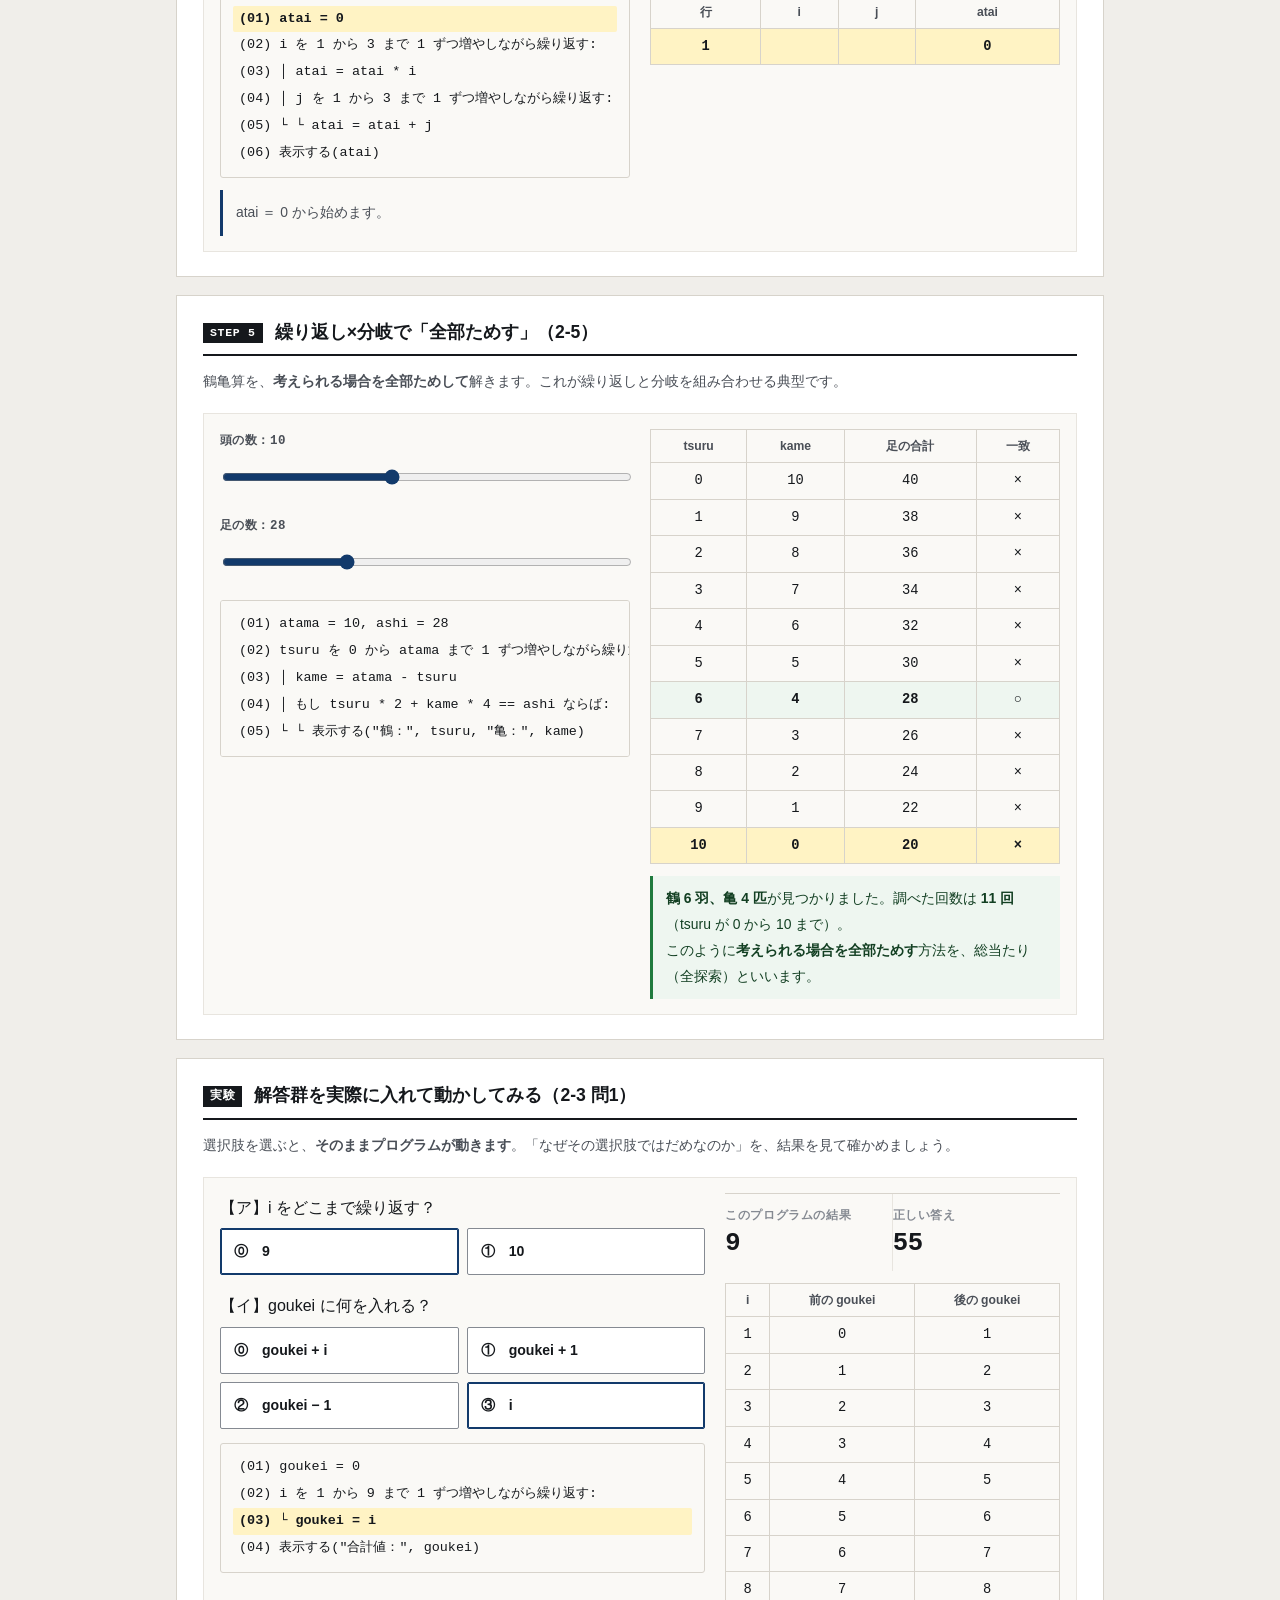
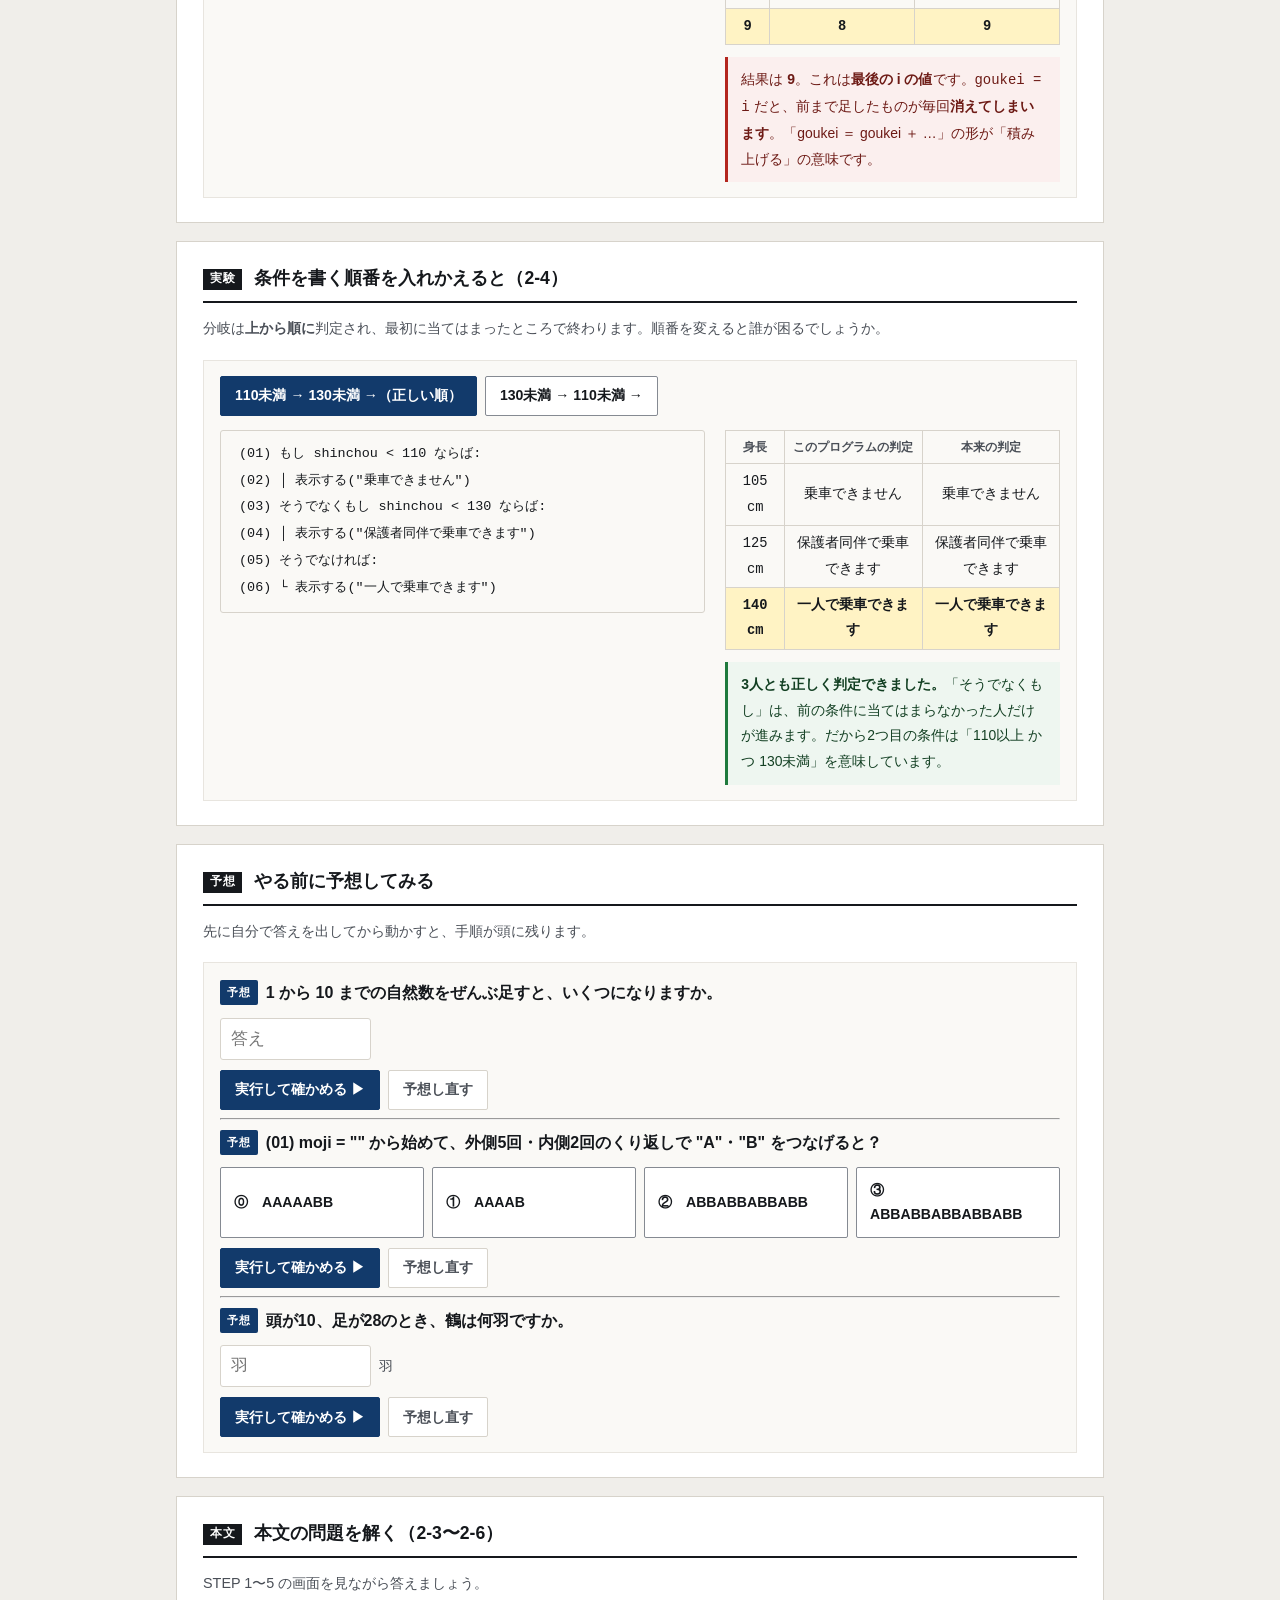
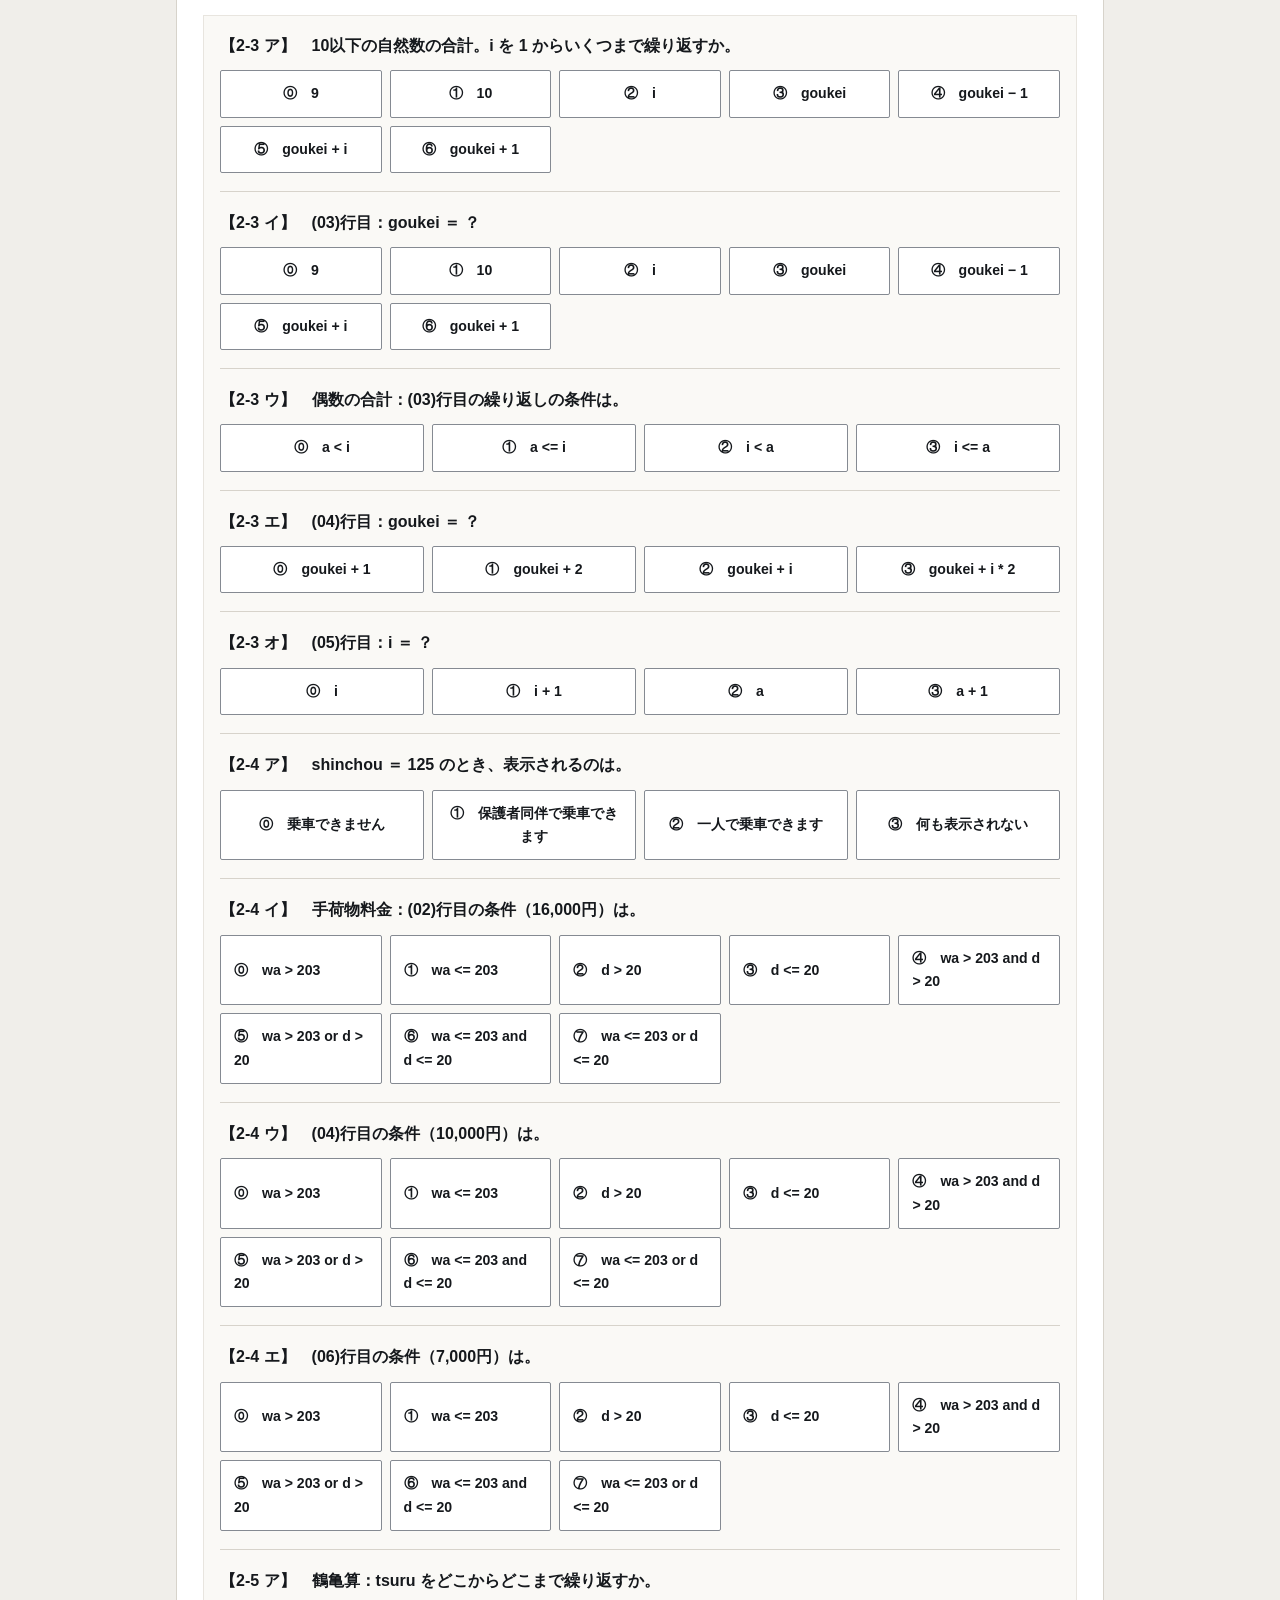
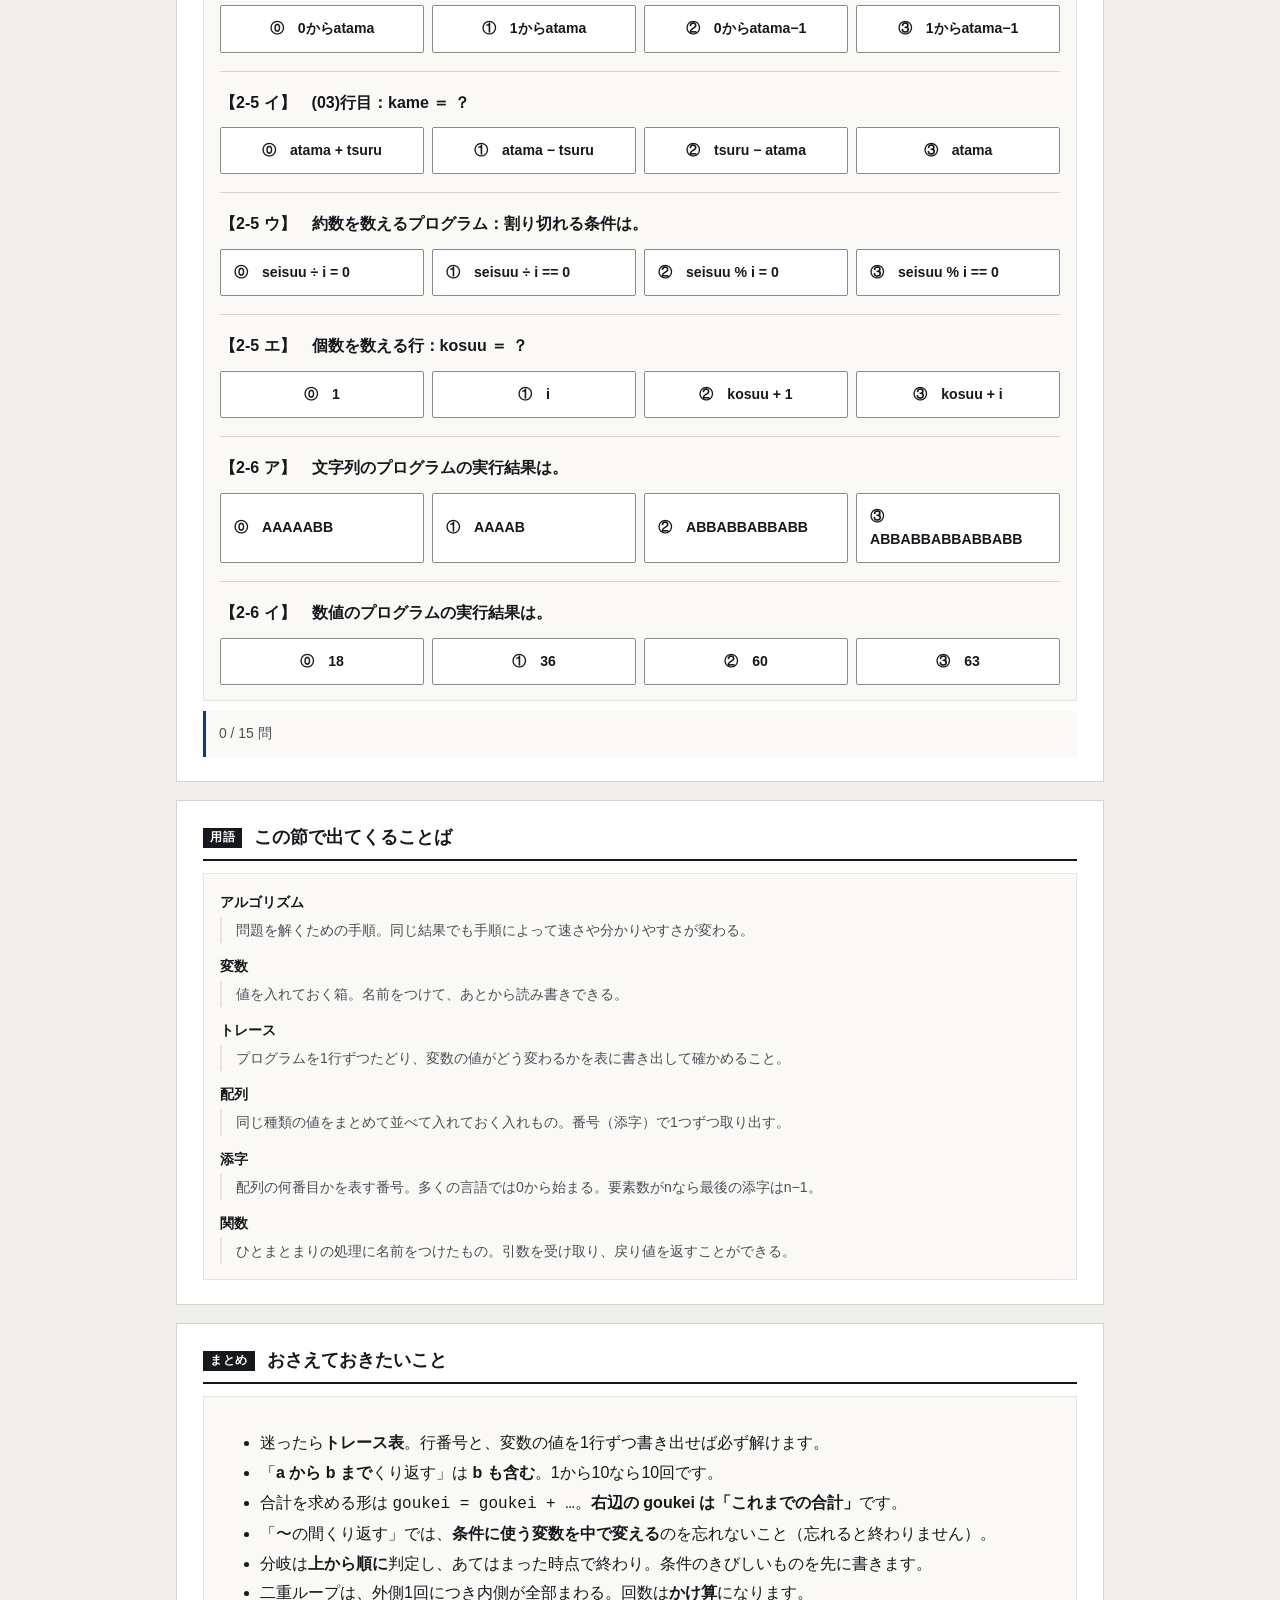
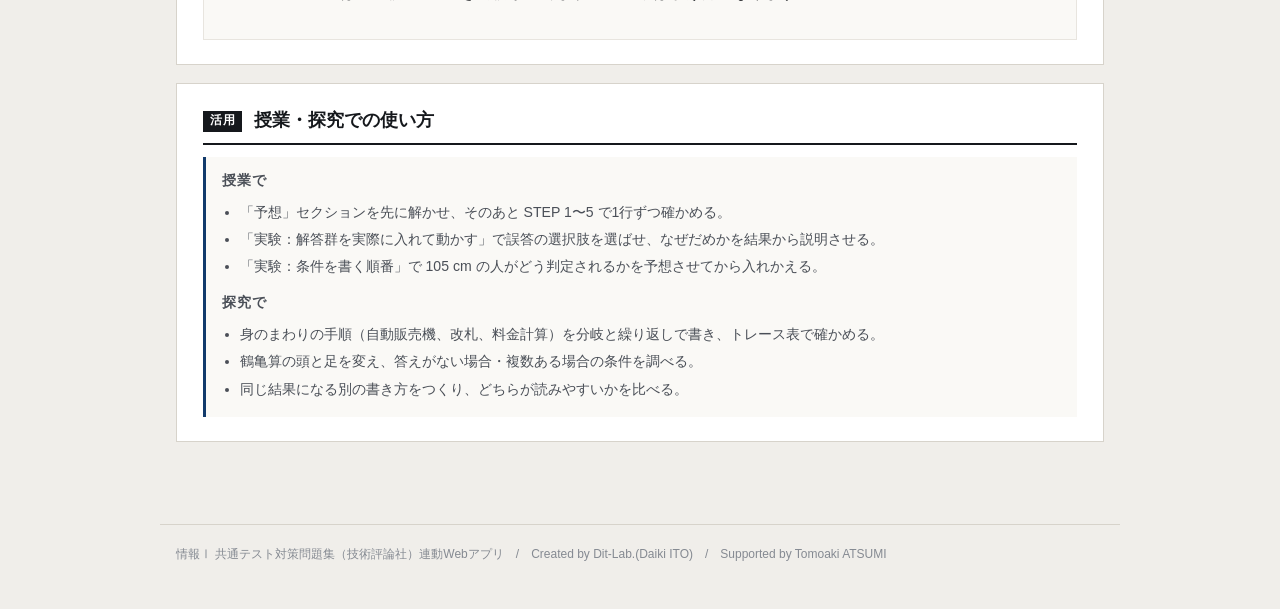
==== commit 020ff0a7: "fix: 未定義のCSS変数（--line/--muted/--sans）で枠線と文字色が消えていた問題を修正" ====
--- a/index.html
+++ b/index.html
@@ -6,7 +6,7 @@
 <title>プログラムを1行ずつ追う（トレース）｜情報Ⅰ共通テスト対策問題集</title>
 <meta name="description" content="変数の値がどう変わるかを1行ずつ表にしていきます。繰り返しと分岐は、これができれば必ず解けます。">
 <link rel="icon" href="data:image/svg+xml,%3Csvg xmlns=%22http://www.w3.org/2000/svg%22 viewBox=%220 0 32 32%22%3E%3Crect width=%2232%22 height=%2232%22 fill=%22%2315181c%22/%3E%3Ctext x=%2216%22 y=%2222%22 font-size=%2218%22 font-family=%22monospace%22 fill=%22%23fff%22 text-anchor=%22middle%22%3E01%3C/text%3E%3C/svg%3E">
-<link rel="stylesheet" href="css/style.css?v=bdbb3cb0">
+<link rel="stylesheet" href="css/style.css?v=88681cd4">
 <link rel="stylesheet" href="css/app.css?v=a3b78b3d">
 </head>
 <body>
--- a/css/style.css
+++ b/css/style.css
@@ -0,0 +1,304 @@
+/* =========================================================
+   情報Ⅰ 共通テスト対策問題集 — Web アプリ共通スタイル
+   紙面（参考書）に寄せた設計。装飾色は使わず、色は意味を持つときだけ。
+   ========================================================= */
+
+:root{
+  --paper:#ffffff;
+  --paper-2:#faf9f6;      /* うすい紙 */
+  --bg:#f0eeea;           /* 台紙 */
+  --ink:#15181c;
+  --ink-2:#4a4f57;
+  --ink-3:#858a92;
+  --rule:#d7d3cb;
+  /* 旧名のまま書かれているアプリ用の別名（未定義だと枠線や文字色が消えるため） */
+  --line: var(--rule);
+  --muted: var(--ink-2);
+  --sans: var(--font);         /* 罫線 */
+  --rule-2:#e8e5df;
+  --accent:#123a6b;       /* 濃紺。主要操作と現在地だけに使う */
+  --accent-w:#e9eef6;
+  --zero:#c0392b;         /* 左＝0 */
+  --one:#1d4ed8;          /* 右＝1 */
+  --ok:#1f7a3d;   --ok-bg:#eef6f0;
+  --ng:#b3261e;   --ng-bg:#fbefee;
+  --warn:#8a5a00; --warn-bg:#fbf5e8;
+  --font:"Hiragino Kaku Gothic ProN","Hiragino Sans","Yu Gothic Medium","Yu Gothic",
+         "Noto Sans JP",Meiryo,-apple-system,BlinkMacSystemFont,sans-serif;
+  --mono:"SFMono-Regular",Menlo,Consolas,"Courier New",monospace;
+}
+
+*{box-sizing:border-box}
+[hidden]{display:none !important}
+html{-webkit-text-size-adjust:100%}
+body{
+  margin:0; background:var(--bg); color:var(--ink);
+  font-family:var(--font); font-size:16px; line-height:1.85;
+  font-feature-settings:"palt" 1;
+}
+h1,h2,h3,h4{line-height:1.45; margin:0; font-weight:700}
+p{margin:0 0 .75em} p:last-child{margin-bottom:0}
+a{color:var(--accent)}
+
+/* ---------- 標題 ---------- */
+.app-header{background:var(--paper); border-bottom:3px solid var(--ink); padding:26px 20px 20px}
+.app-header .inner{max-width:960px; margin:0 auto}
+.app-header .eyebrow{
+  font-size:.75rem; font-weight:700; color:var(--ink-2); letter-spacing:.18em;
+  display:block; margin-bottom:7px;
+}
+.app-header h1{font-size:1.5rem; letter-spacing:.01em}
+.app-header .lead{font-size:.92rem; color:var(--ink-2); margin-top:9px; max-width:60ch}
+.app-header .credit{
+  font-size:.72rem; color:var(--ink-3); margin-top:14px;
+  padding-top:9px; border-top:1px solid var(--rule-2);
+}
+
+/* ---------- 版面 ---------- */
+.wrap{max-width:960px; margin:0 auto; padding:24px 16px 64px}
+.step{background:var(--paper); border:1px solid var(--rule); padding:24px 26px; margin-bottom:18px}
+.step > h2{
+  display:flex; align-items:baseline; gap:12px; font-size:1.1rem;
+  padding-bottom:9px; border-bottom:2px solid var(--ink); margin-bottom:12px;
+}
+.step > h2 .no{
+  flex:none; font-family:var(--mono); font-size:.72rem; font-weight:700;
+  background:var(--ink); color:var(--paper); padding:2px 7px; letter-spacing:.06em;
+  position:relative; top:-2px;
+}
+.step > .desc{color:var(--ink-2); font-size:.9rem; margin-bottom:18px}
+.step[hidden]{display:none}
+
+.grid{display:grid; gap:20px}
+.grid > *{min-width:0}          /* 子の中身で列が広がるのを防ぐ */
+@media(min-width:800px){ .grid.c2{grid-template-columns:1fr 1fr} }
+@media(min-width:800px){ .grid.c21{grid-template-columns:1.45fr 1fr} }
+
+.panel{border:1px solid var(--rule-2); background:var(--paper-2); padding:15px 16px; min-width:0}
+.panel > h3{
+  font-size:.8rem; font-weight:700; color:var(--ink-2); letter-spacing:.08em;
+  margin-bottom:12px; padding-bottom:6px; border-bottom:1px solid var(--rule);
+}
+
+/* ---------- 部品 ---------- */
+.btn{
+  appearance:none; border:1px solid var(--ink-3); background:var(--paper); color:var(--ink);
+  font-family:inherit; font-size:.88rem; font-weight:700; padding:8px 14px;
+  border-radius:2px; cursor:pointer; min-height:40px; line-height:1.4;
+  transition:background .12s, border-color .12s, color .12s;
+}
+.btn:hover:not(:disabled){background:var(--accent-w); border-color:var(--accent); color:var(--accent)}
+.btn:disabled{opacity:.35; cursor:not-allowed}
+.btn.primary{background:var(--accent); color:var(--paper); border-color:var(--accent)}
+.btn.primary:hover:not(:disabled){background:#0d2c53; color:var(--paper)}
+.btn.ghost{border-color:var(--rule); color:var(--ink-2)}
+.btn.sm{font-size:.8rem; padding:5px 10px; min-height:34px}
+.btn-row{display:flex; flex-wrap:wrap; gap:8px; align-items:center}
+
+/* タブ（見出し下線式） */
+.seg{display:flex; gap:0; border-bottom:1px solid var(--rule)}
+.seg button{
+  appearance:none; border:0; background:transparent; font-family:inherit; font-size:.88rem;
+  font-weight:700; color:var(--ink-3); padding:9px 4px; margin-right:26px; cursor:pointer;
+  border-bottom:3px solid transparent; margin-bottom:-1px; min-height:40px;
+}
+.seg button:hover{color:var(--ink-2)}
+.seg button[aria-pressed="true"]{color:var(--ink); border-bottom-color:var(--accent)}
+
+label.fld{display:block; font-size:.78rem; font-weight:700; color:var(--ink-2); margin-bottom:5px; letter-spacing:.04em}
+input[type=text], textarea, input[type=number]{
+  width:100%; font-family:inherit; font-size:1rem; color:var(--ink);
+  border:1px solid var(--ink-3); border-radius:2px; padding:9px 11px;
+  background:var(--paper); min-height:42px;
+}
+input:focus, textarea:focus{outline:2px solid var(--accent); outline-offset:-1px; border-color:var(--accent)}
+.btn:focus-visible, .seg button:focus-visible, .node-card:focus-visible{outline:2px solid var(--accent); outline-offset:2px}
+textarea{resize:vertical; line-height:1.7}
+.mono{font-family:var(--mono)}
+
+table.tbl{width:100%; border-collapse:collapse; font-size:.89rem}
+table.tbl th, table.tbl td{border-bottom:1px solid var(--rule-2); padding:7px 10px; text-align:right}
+table.tbl th:first-child, table.tbl td:first-child{text-align:left}
+table.tbl thead th{border-bottom:1.5px solid var(--ink); font-size:.76rem; color:var(--ink-2); font-weight:700; white-space:nowrap}
+.tbl-scroll{overflow-x:auto; -webkit-overflow-scrolling:touch; max-width:100%}
+
+.note{padding:10px 13px; font-size:.87rem; border-left:3px solid var(--ink-3); background:var(--paper-2); overflow-wrap:break-word; word-break:break-word}
+.note.ok{background:var(--ok-bg); border-left-color:var(--ok); color:#123f22}
+.note.ng{background:var(--ng-bg); border-left-color:var(--ng); color:#6d1a15}
+.note.info{background:var(--paper-2); border-left-color:var(--accent); color:var(--ink-2)}
+.note.warn{background:var(--warn-bg); border-left-color:var(--warn); color:#5c3d00}
+.note[hidden]{display:none}
+
+.badge{
+  display:inline-block; font-size:.72rem; font-weight:700; padding:1px 7px;
+  border:1px solid var(--rule); color:var(--ink-2); background:var(--paper); letter-spacing:.04em;
+}
+
+/* 数値は罫線で仕切るだけ。カードにしない */
+.metrics{display:flex; flex-wrap:wrap; gap:0; border-top:1px solid var(--rule)}
+.metric{flex:1 1 130px; padding:11px 14px 11px 0; border-right:1px solid var(--rule-2)}
+.metric:last-child{border-right:0}
+.metric .k{font-size:.74rem; color:var(--ink-3); font-weight:700; letter-spacing:.05em}
+.metric .v{font-size:1.6rem; font-weight:700; line-height:1.3; font-family:var(--mono); letter-spacing:-.01em}
+.metric .s{font-size:.76rem; color:var(--ink-2)}
+
+.bit0{color:var(--zero); font-weight:700}
+.bit1{color:var(--one); font-weight:700}
+
+.app-footer{
+  max-width:960px; margin:0 auto; padding:18px 16px 44px; color:var(--ink-3);
+  font-size:.75rem; border-top:1px solid var(--rule);
+}
+.sr-only{position:absolute;width:1px;height:1px;overflow:hidden;clip:rect(0 0 0 0);white-space:nowrap}
+
+@media(max-width:640px){
+  body{font-size:15px}
+  .app-header{padding:20px 16px 16px}
+  .app-header h1{font-size:1.16rem}
+  .wrap{padding:16px 12px 52px}
+  .step{padding:18px 15px}
+  .seg button{margin-right:18px; font-size:.84rem}
+  .metric{flex-basis:50%; border-right:0}
+}
+@media (prefers-reduced-motion:reduce){ *{animation:none!important; transition:none!important} }
+
+/* ---------- 自分のデータ・共有・印刷 ---------- */
+.toolbar{display:flex; flex-wrap:wrap; gap:8px; align-items:center; margin-top:12px;
+  padding-top:12px; border-top:1px solid var(--rule-2)}
+.toolbar .hint{font-size:.78rem; color:var(--ink-3)}
+.paste-area{width:100%; min-height:110px; font-family:var(--mono); font-size:.86rem}
+.use-note{background:var(--paper-2); border-left:3px solid var(--accent); padding:14px 16px; font-size:.88rem}
+.use-note h3{font-size:.86rem; letter-spacing:.06em; margin-bottom:8px; color:var(--ink-2)}
+.use-note ol, .use-note ul{margin:0; padding-left:1.25em; line-height:1.95; color:var(--ink-2)}
+
+@media print{
+  body{background:#fff}
+  .app-header{border-bottom:2px solid #000}
+  .step{border:1px solid #bbb; break-inside:avoid; page-break-inside:avoid; margin-bottom:12px}
+  .btn, .seg, .toolbar, input[type=range]{display:none !important}
+  .note{border-left-width:2px}
+  a[href]:after{content:""}
+}
+
+/* ---------- 入力グリッド ---------- */
+.dg-scroll{overflow:auto; -webkit-overflow-scrolling:touch; border:1px solid var(--rule); background:var(--paper); max-height:420px}
+table.dg{border-collapse:collapse; font-family:var(--mono); font-size:.9rem; min-width:100%}
+table.dg th, table.dg td{border:1px solid var(--rule-2); padding:0}
+table.dg thead th{background:var(--paper-2); position:sticky; top:0; z-index:2}
+table.dg .dg-n{background:var(--paper-2); color:var(--ink-3); font-size:.76rem; font-weight:400;
+  text-align:center; min-width:34px; padding:0 4px; position:sticky; left:0; z-index:1}
+table.dg .dg-corner{background:var(--paper-2); min-width:34px; position:sticky; left:0; z-index:3}
+table.dg .dg-act{background:var(--paper-2); width:34px}
+.dg-h, .dg-c{width:100%; min-width:96px; border:0; background:transparent; font-family:inherit;
+  font-size:.9rem; padding:8px 9px; color:var(--ink); min-height:38px}
+.dg-h{font-weight:700; font-family:var(--font); font-size:.82rem; color:var(--ink-2)}
+.dg-c.num{text-align:right}
+.dg-c:focus, .dg-h:focus{outline:2px solid var(--accent); outline-offset:-2px; background:var(--accent-w)}
+.dg-del{border:0; background:transparent; color:var(--ink-3); cursor:pointer; width:32px; height:34px; font-size:1rem}
+.dg-del:hover{color:var(--ng)}
+.dg-tools{display:flex; flex-wrap:wrap; gap:8px; align-items:center; margin-top:10px}
+.dg-hint{font-size:.76rem; color:var(--ink-3)}
+
+/* ---------- ファイル読み込み ---------- */
+.filebox{display:flex; flex-wrap:wrap; gap:10px; align-items:center; padding:12px;
+  border:1px dashed var(--rule); background:var(--paper-2)}
+.filebox input[type=file]{font-size:.85rem; font-family:inherit; max-width:100%}
+.filebox .sel{max-width:220px}
+.filelabel{display:inline-flex; align-items:center; gap:6px; font-size:.85rem; font-weight:700;
+  border:1px solid var(--ink-3); background:var(--paper); padding:8px 14px; border-radius:2px; cursor:pointer; min-height:40px}
+.filelabel:hover{border-color:var(--accent); color:var(--accent); background:var(--accent-w)}
+.filelabel input{display:none}
+
+/* ---------- 用語解説 ---------- */
+.term{position:relative; border-bottom:1.5px dotted var(--accent); cursor:help; color:var(--accent); font-weight:700}
+.term .term-pop{display:none; position:absolute; left:0; top:1.7em; z-index:50; width:min(300px,78vw);
+  background:var(--paper); border:1px solid var(--ink-3); box-shadow:0 6px 20px rgba(0,0,0,.14);
+  padding:10px 12px; font-size:.82rem; font-weight:400; color:var(--ink-2); line-height:1.75;
+  border-left:3px solid var(--accent); cursor:auto; text-align:left}
+.term .term-pop b{display:block; color:var(--ink); font-size:.86rem; margin-bottom:3px}
+.term.open .term-pop{display:block}
+dl.gloss{margin:0; font-size:.88rem}
+dl.gloss dt{font-weight:700; color:var(--ink); margin-top:10px}
+dl.gloss dt:first-child{margin-top:0}
+dl.gloss dd{margin:2px 0 0; color:var(--ink-2); line-height:1.85; padding-left:1em; border-left:2px solid var(--rule-2)}
+@media print{ .term{border-bottom:0; color:inherit} .term .term-pop{display:none !important} }
+
+/* ---------- スマホ・タブレット ---------- */
+@media (max-width:1024px){
+  /* iOS で入力時に画面が勝手に拡大するのを防ぐ（16px 未満だとズームする） */
+  input[type=text], input[type=number], textarea, select, .dg-c, .dg-h{ font-size:16px }
+  .dg-c, .dg-h{ min-width:110px }
+}
+@media (max-width:820px){
+  .grid.c2,.grid.c21{grid-template-columns:1fr}
+  .dg-scroll{max-height:340px}
+  .filebox{flex-direction:column; align-items:stretch}
+  .filebox .sel{max-width:100%}
+  .term .term-pop{left:auto; right:0; width:min(280px,86vw)}
+}
+@media (max-width:480px){
+  .step > h2{font-size:1rem; flex-wrap:wrap}
+  .metrics{gap:0}
+  .metric{flex-basis:50%; padding-right:10px}
+  .metric .v{font-size:1.3rem}
+  .btn{padding:8px 12px}
+  .dg-tools{gap:6px}
+  .dg-hint{width:100%}
+}
+/* タッチ操作でのスクロールを滑らかに */
+.tbl-scroll, .dg-scroll, .tree-box{ -webkit-overflow-scrolling:touch; overscroll-behavior-x:contain }
+
+/* 幅指定つきの入力欄がスマートフォンではみ出さないようにする */
+input[type=text], input[type=number], input[type=search], textarea, select{ max-width:100% }
+.btn-row > label{ min-width:0; max-width:100% }
+.btn-row > label input, .btn-row > label select{ max-width:100% }
+
+/* 共通：○×判定・並べかえ（quiz.js 用） */
+.abcde{border:1px solid var(--rule); border-radius:3px; overflow:hidden}
+.abcde > div{border-top:1px solid var(--rule); padding:10px 12px}
+.abcde > div:first-child{border-top:0}
+.abcde .st{display:flex; gap:10px; align-items:flex-start; flex-wrap:wrap}
+.abcde .st .k{font-weight:700; font-family:var(--mono); min-width:1.4em}
+.abcde .st .t{flex:1; min-width:12em}
+.abcde .jb{display:flex; gap:6px}
+.abcde .jb .btn{min-width:3.4em; padding:6px 10px; text-align:center}
+.prep{display:grid; grid-template-columns:repeat(auto-fit,minmax(150px,1fr)); gap:10px; margin-top:10px}
+.prep .slot{border:1px dashed var(--ink-3); border-radius:3px; padding:10px; min-height:92px; background:var(--paper)}
+.prep .slot.filled{border-style:solid}
+.prep .slot .tag{font:700 .74rem/1.4 var(--mono); color:var(--accent); display:block; margin-bottom:6px}
+.prep .slot .txt{font-size:.86rem; line-height:1.7}
+.cards{display:flex; flex-wrap:wrap; gap:8px; margin-top:10px}
+.cards .c{border:1px solid var(--ink-3); border-radius:3px; padding:9px 12px; background:var(--paper);
+  cursor:pointer; font-size:.88rem; max-width:100%; text-align:left; font-family:inherit; color:var(--ink)}
+.cards .c:hover{background:var(--warn-bg)}
+.cards .c.used{opacity:.35; pointer-events:none}
+
+/* --- 予想してから実行 --- */
+.pmark{display:inline-block; background:var(--accent); color:#fff; font-size:.7rem; font-weight:700;
+  letter-spacing:.08em; padding:2px 7px; border-radius:2px; margin-right:8px; vertical-align:2px}
+input.pin{font-size:1.05rem; padding:7px 10px; border:1px solid var(--rule); border-radius:3px;
+  width:9em; max-width:100%; background:#fff}
+.btn-row .unit{color:var(--muted); font-size:.9rem}
+.choice4 .btn.on{border-color:var(--accent); box-shadow:inset 0 0 0 1px var(--accent); font-weight:700}
+/* 設問文の見出し（flex ではなく通常の段落。.qhead は左右振り分け用なので用途が別） */
+.pq{margin:0 0 10px; font-weight:700; line-height:1.85}
+
+/* --- 自分のテーマでやってみる（ワークシート） --- */
+.wsheet{display:grid; gap:14px}
+@media(min-width:760px){ .wsheet{grid-template-columns:1fr 1fr} }
+.wsf{display:block}
+.wsf .wsl{display:block; font-weight:700; font-size:.9rem; margin-bottom:3px}
+.wsf .wsh{display:block; font-size:.78rem; color:var(--muted); margin-bottom:5px; line-height:1.6}
+.wsf textarea{width:100%; max-width:100%; font:inherit; font-size:.92rem; line-height:1.75;
+  padding:8px 10px; border:1px solid var(--rule); border-radius:3px; background:#fff; resize:vertical}
+.wsf textarea:focus{outline:2px solid var(--accent); outline-offset:-2px}
+.wsout{margin-top:14px; border:1px solid var(--ink-3); border-radius:3px; background:#fff; padding:16px 18px}
+.wsout h4{margin:0 0 10px; font-size:1rem}
+.wsout dl{margin:0}
+.wsout dt{font-weight:700; font-size:.84rem; color:var(--accent); margin-top:10px}
+.wsout dd{margin:2px 0 0; font-size:.92rem; line-height:1.85; white-space:pre-wrap}
+.wsout .wsmsg{margin:10px 0 0; font-size:.86rem; color:var(--muted)}
+@media print{
+  .app-header, .btn-row, .step:not(.wsprint){ display:none !important }
+  .wsout{border:none; padding:0}
+}
